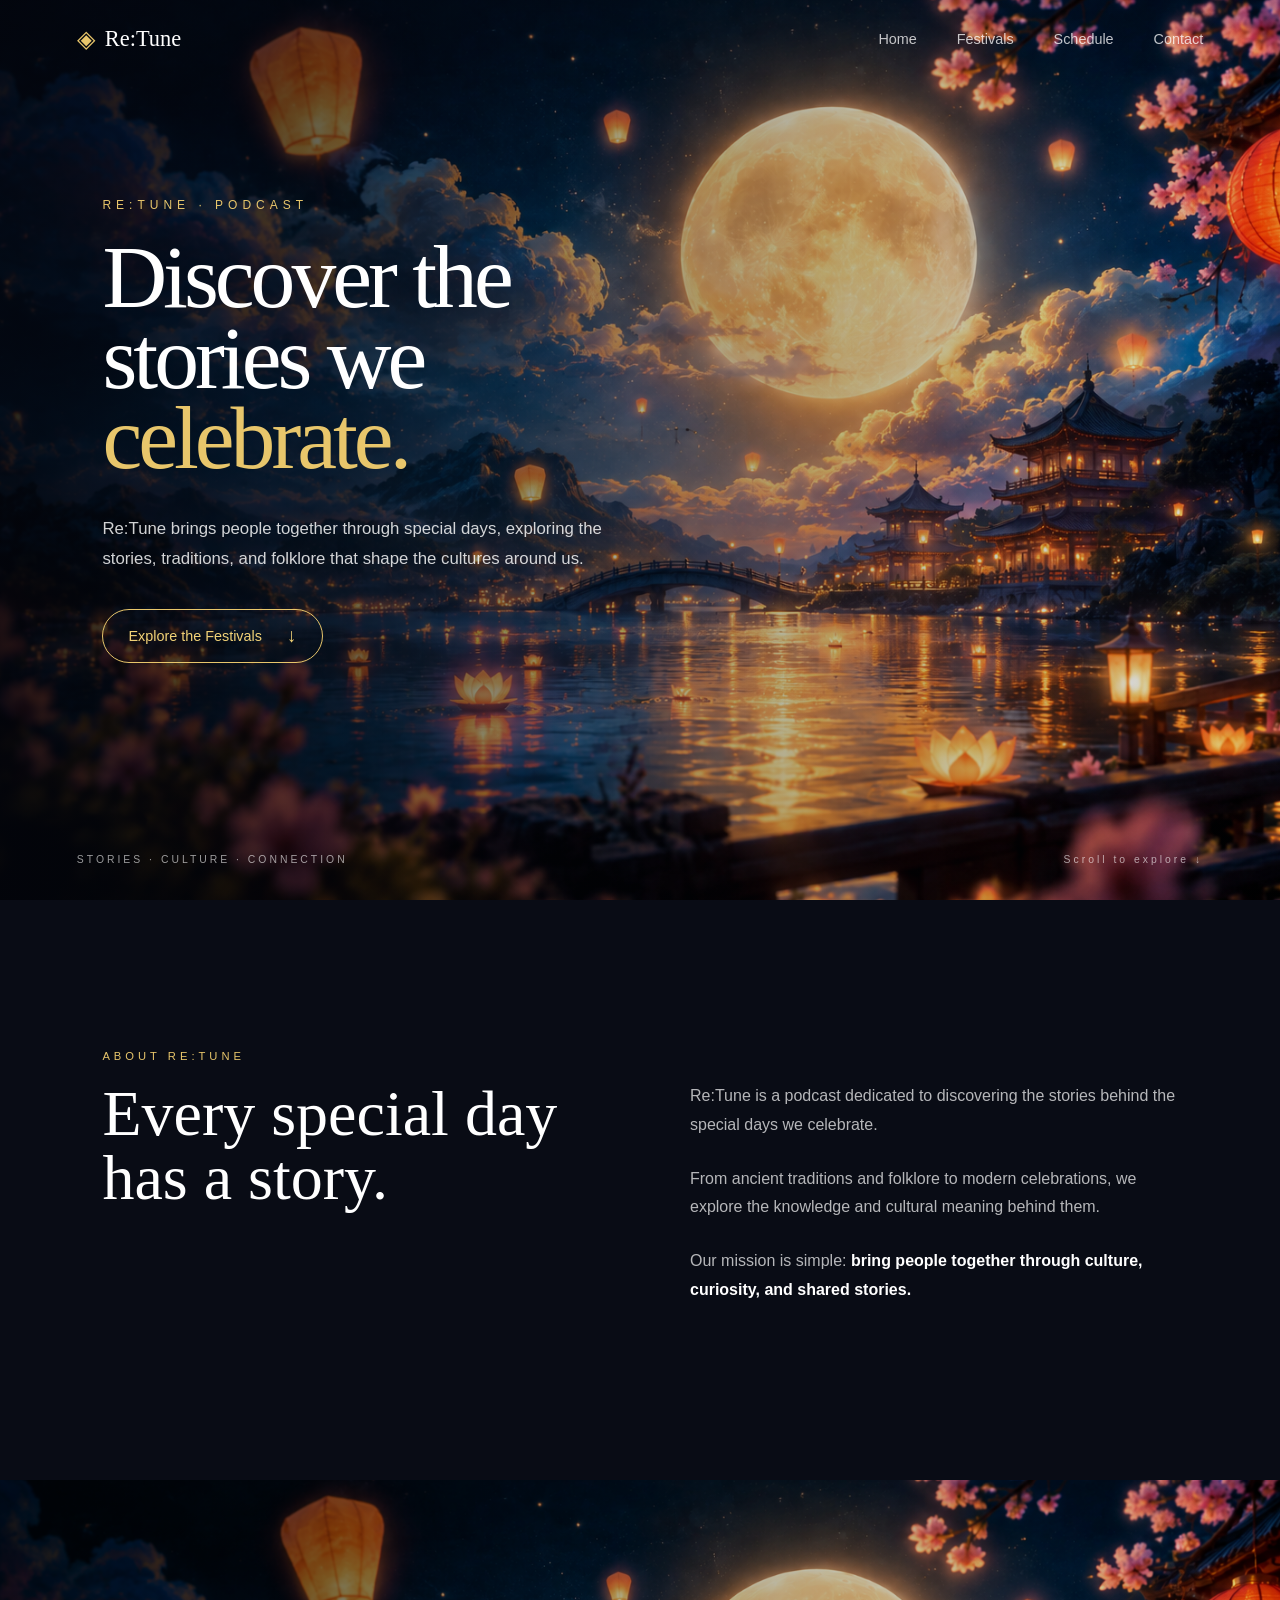
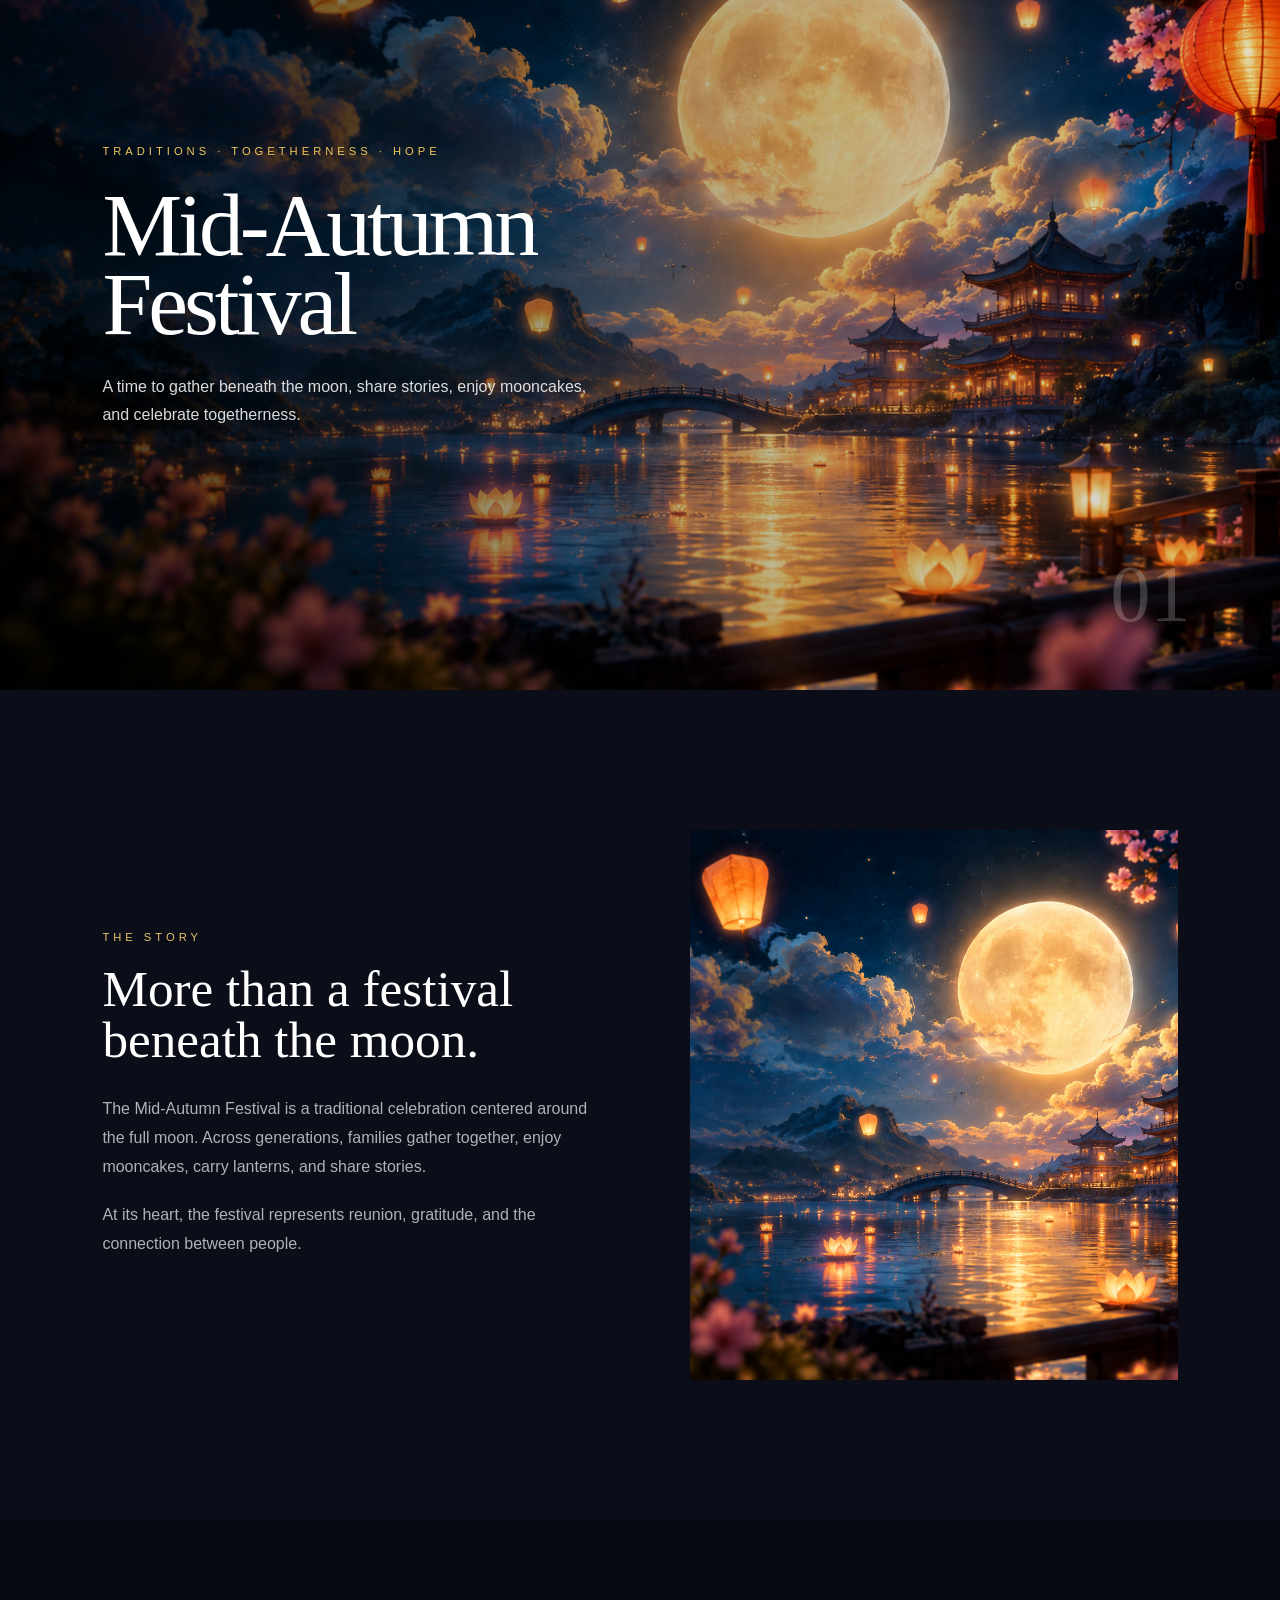
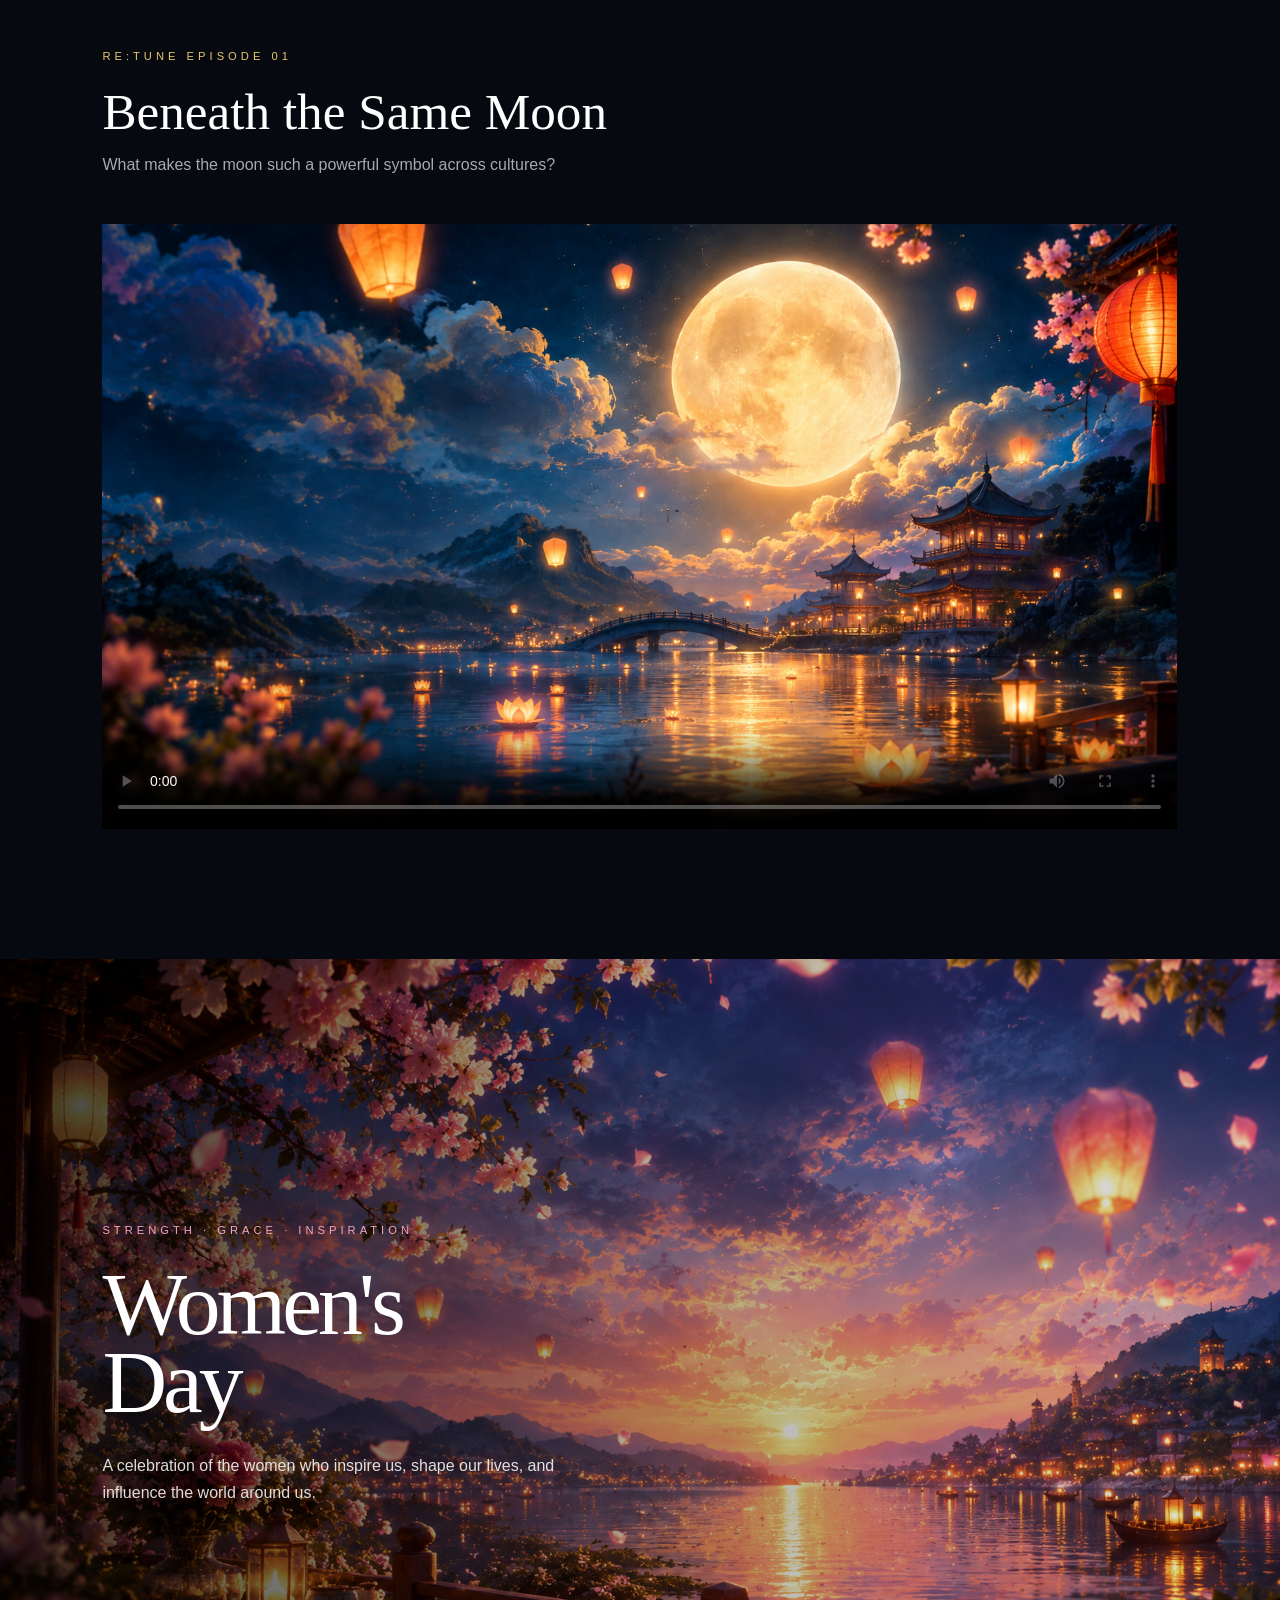
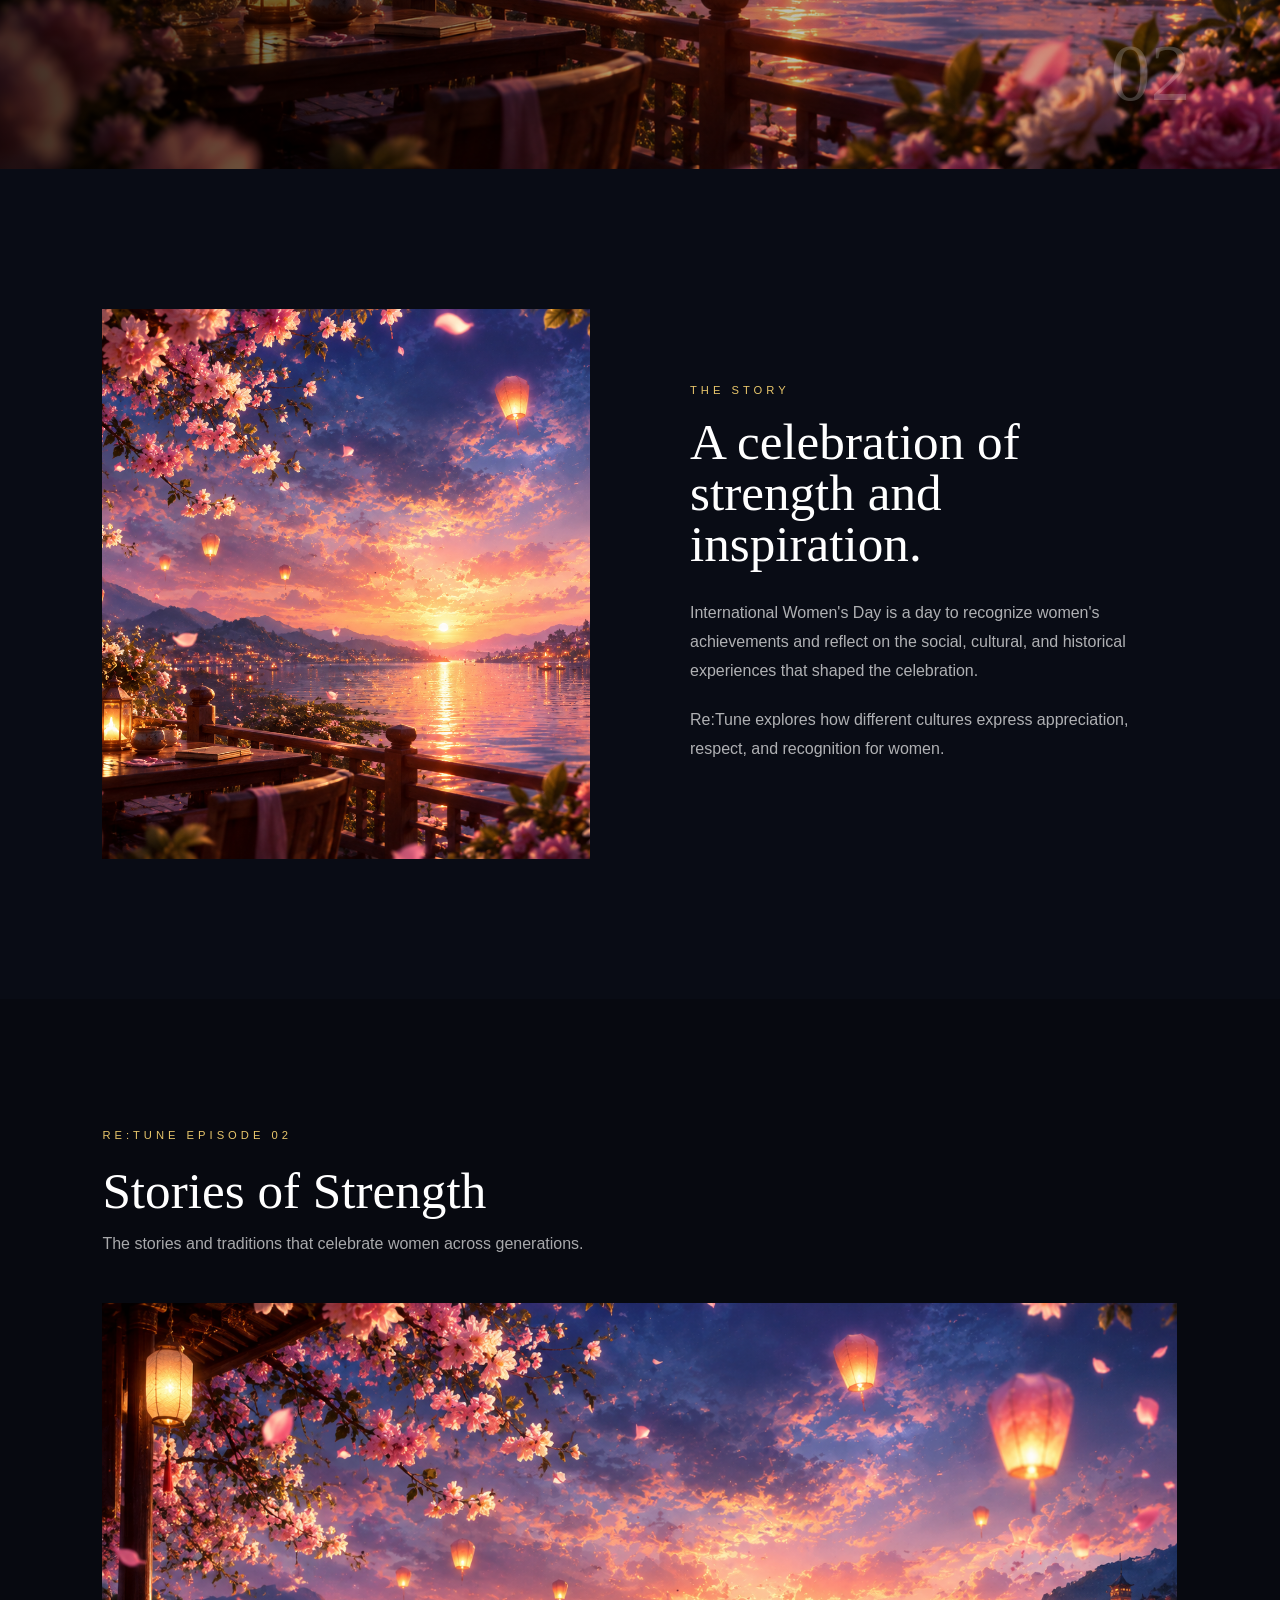
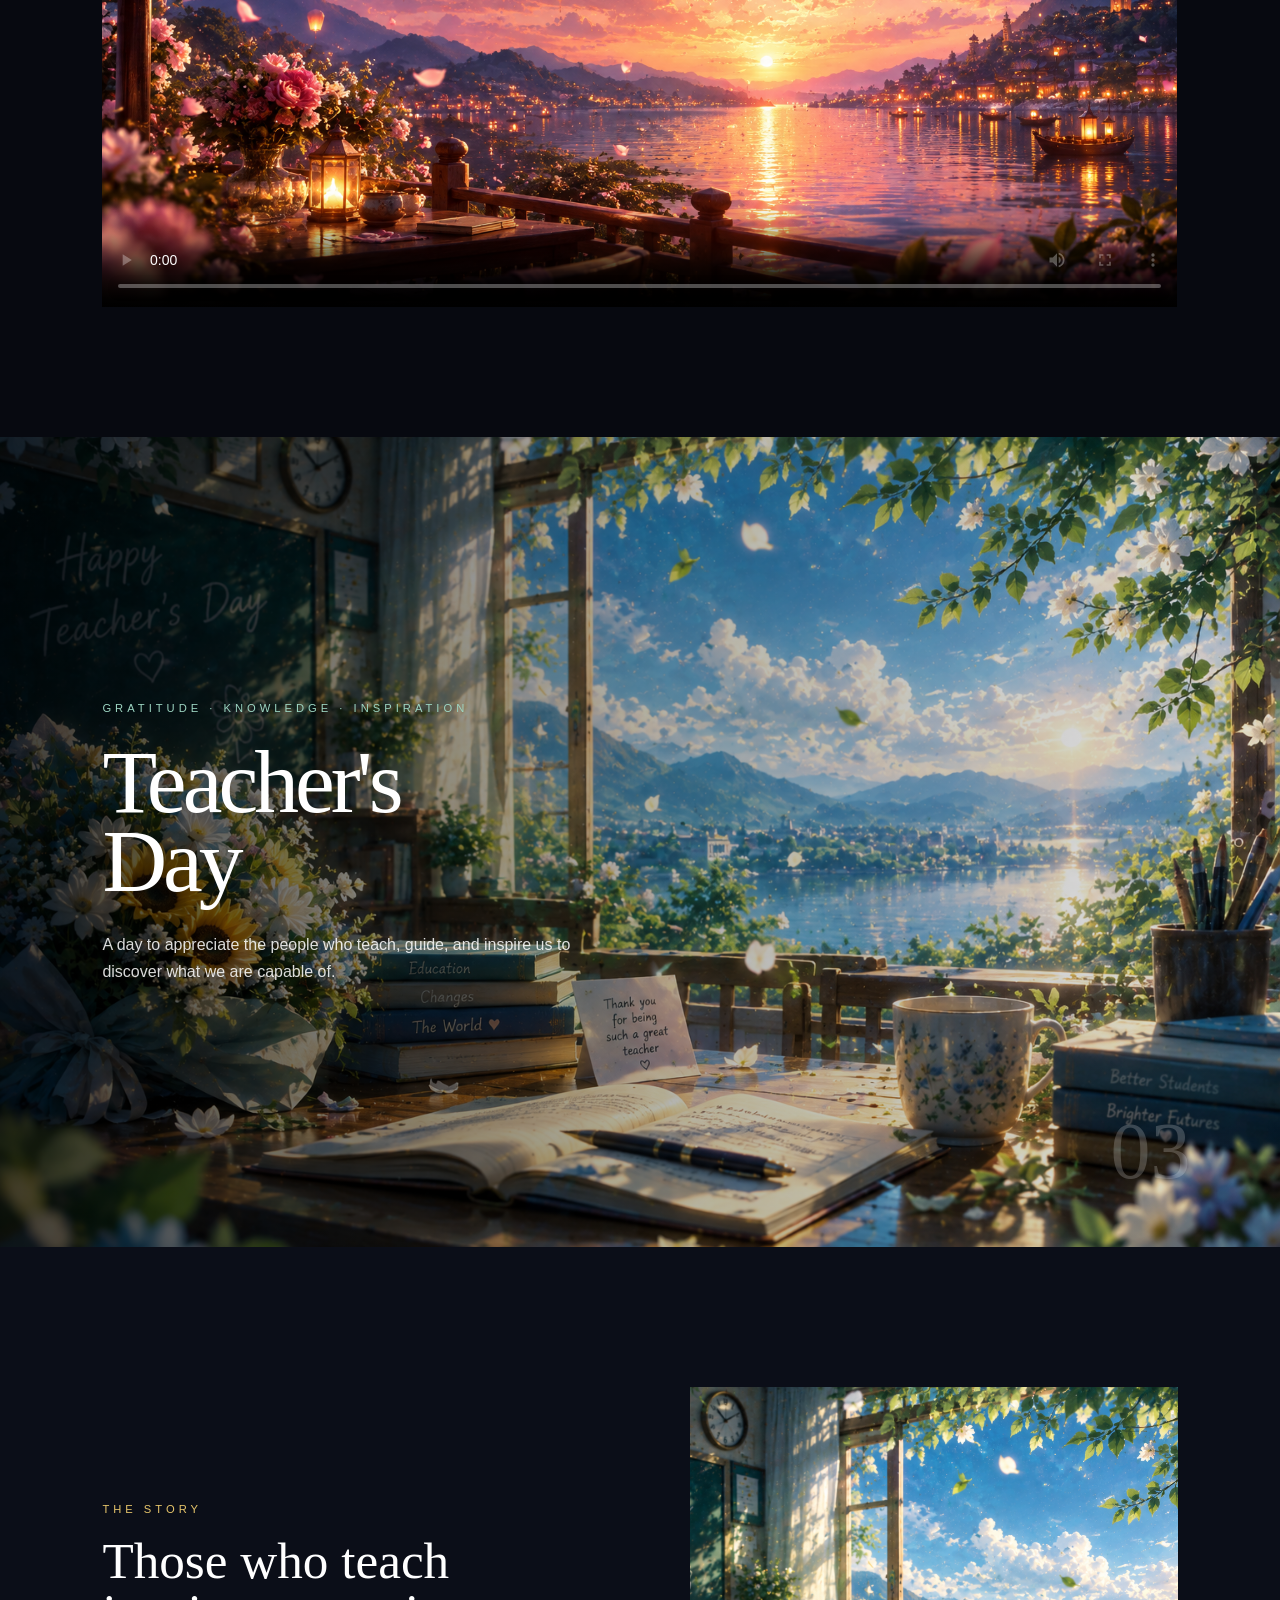
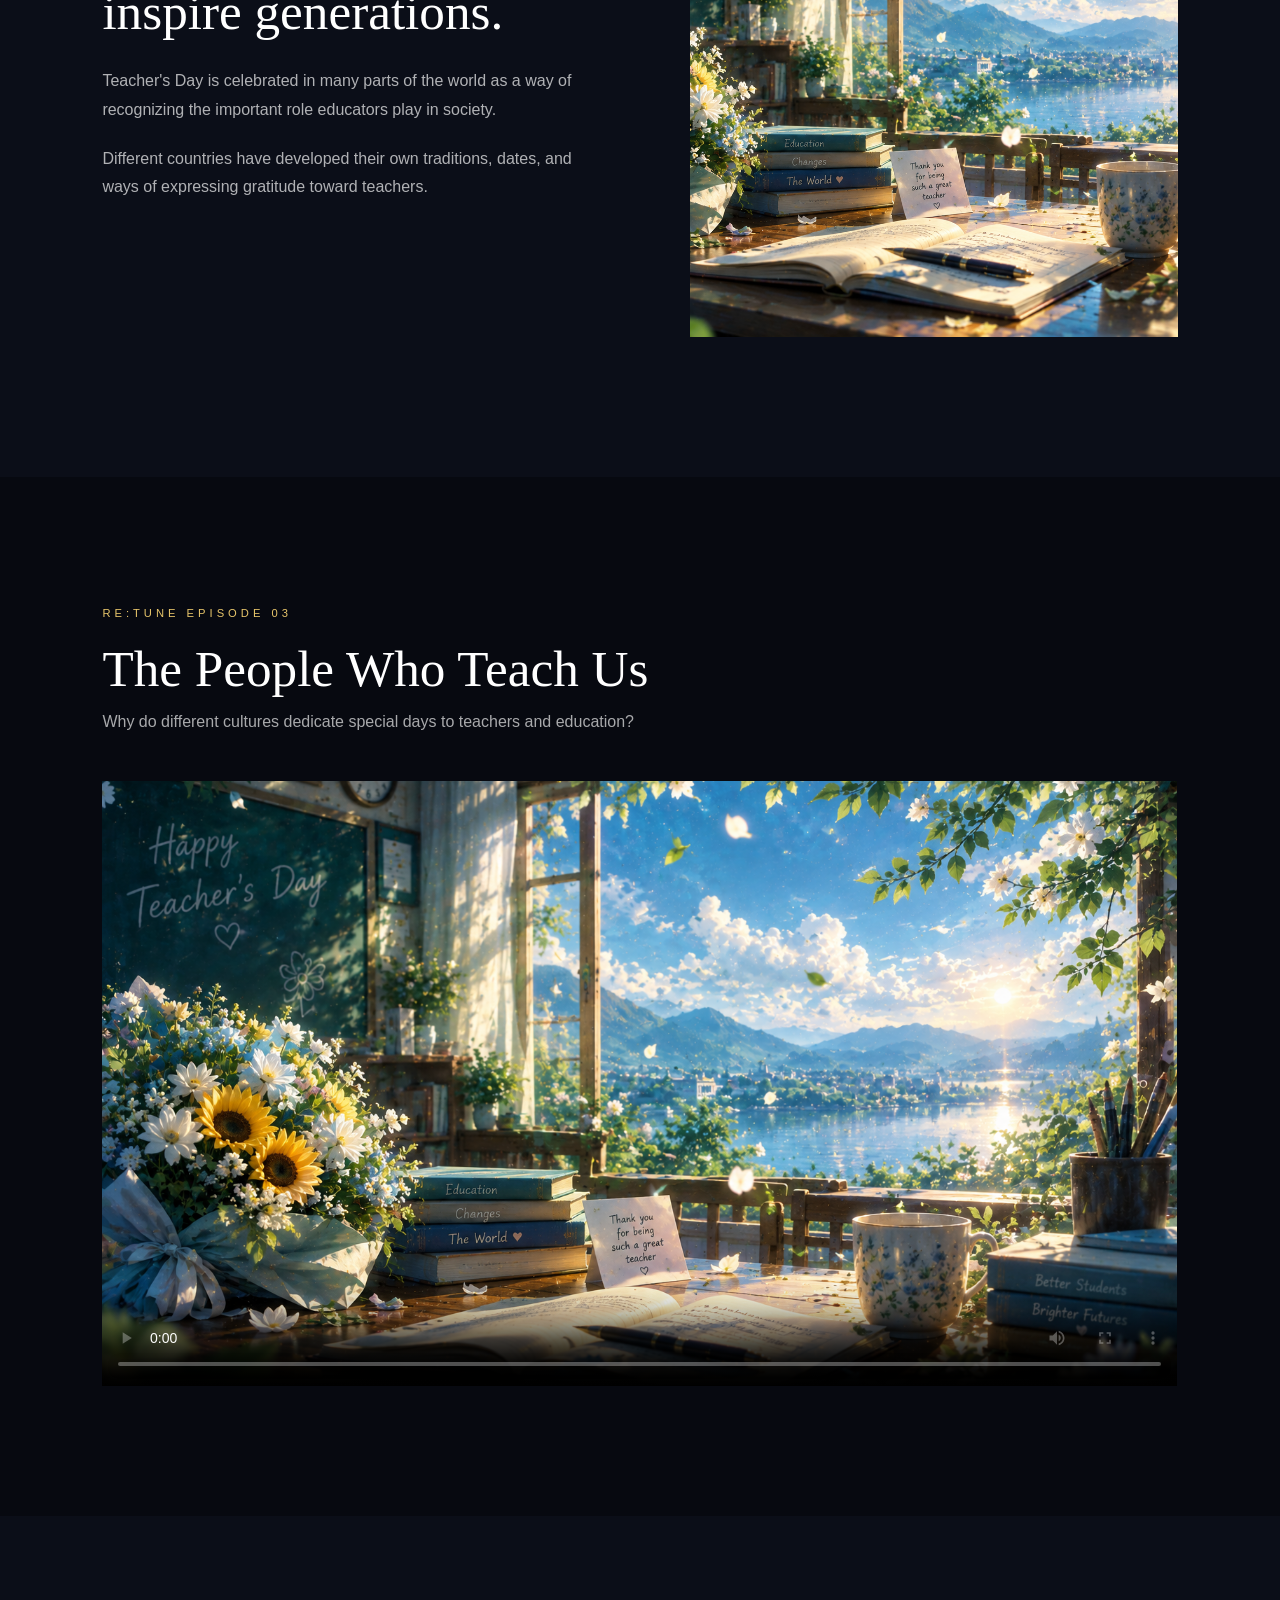
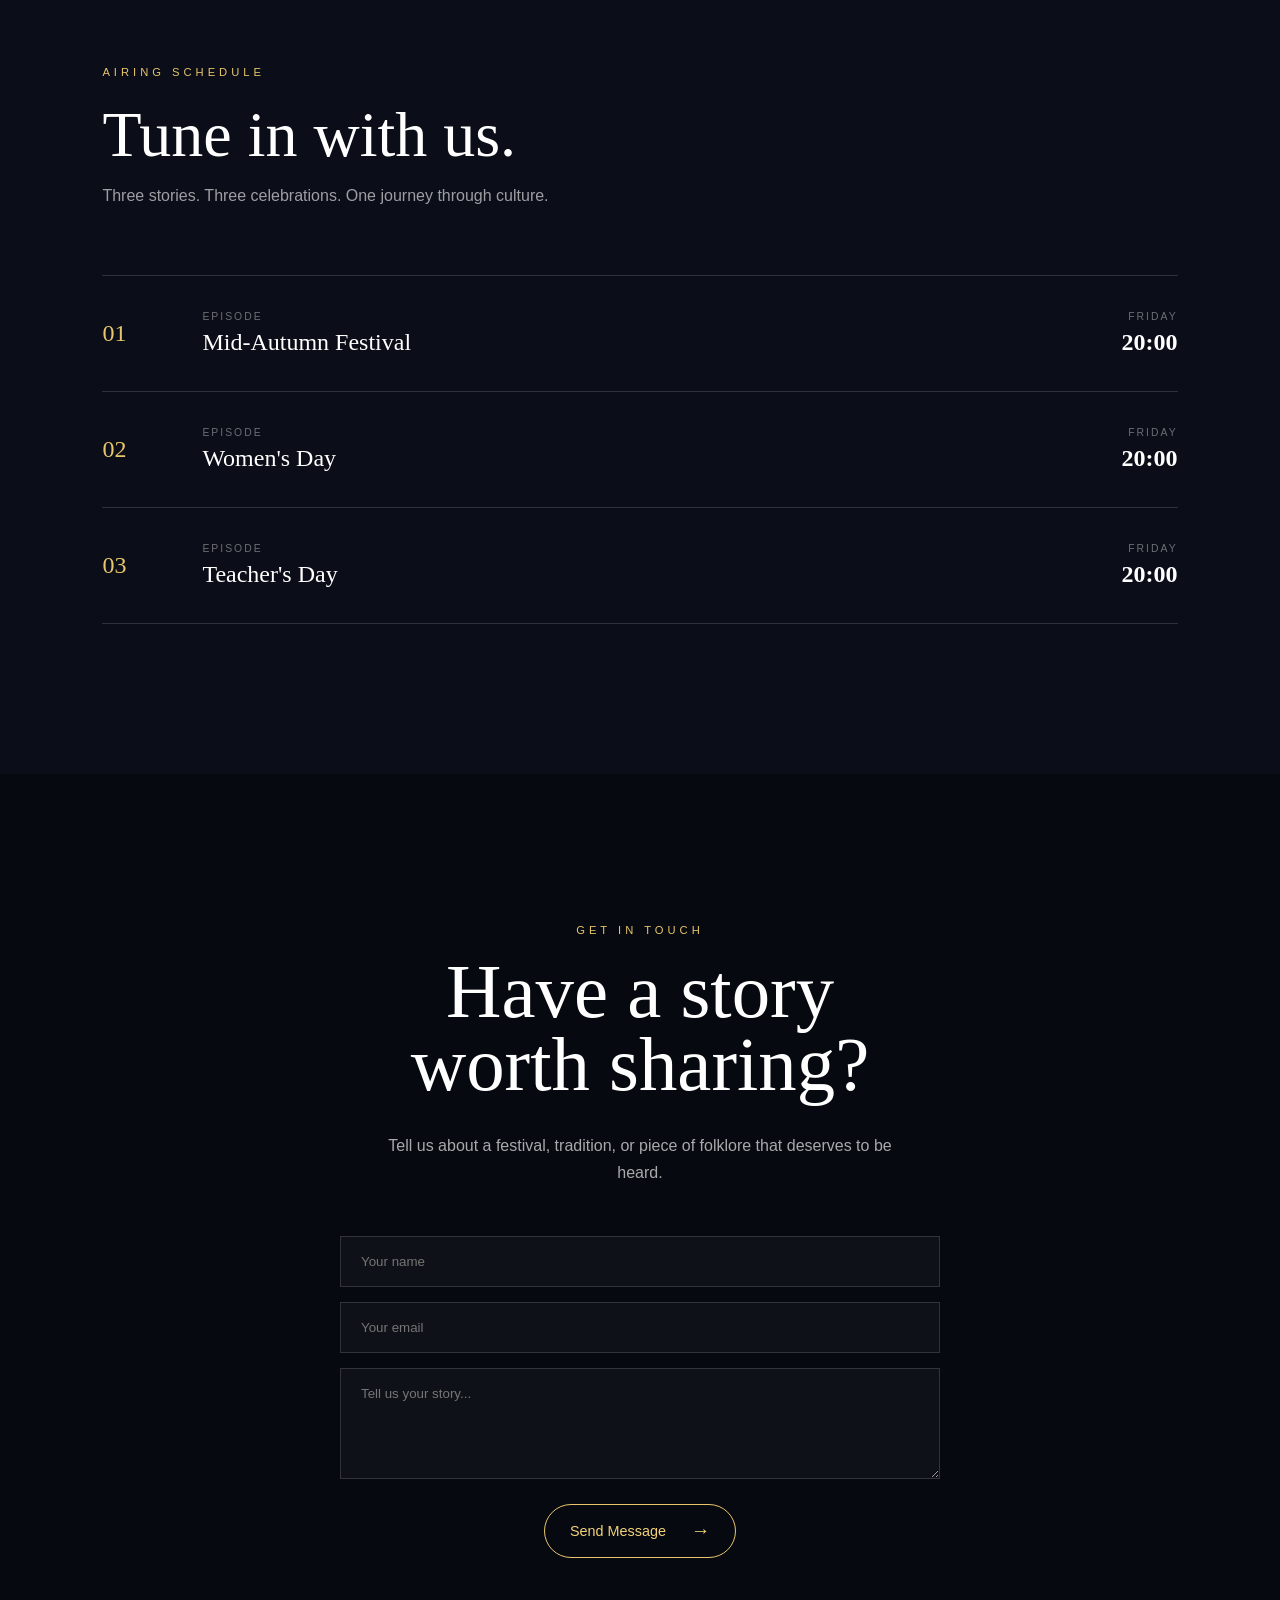
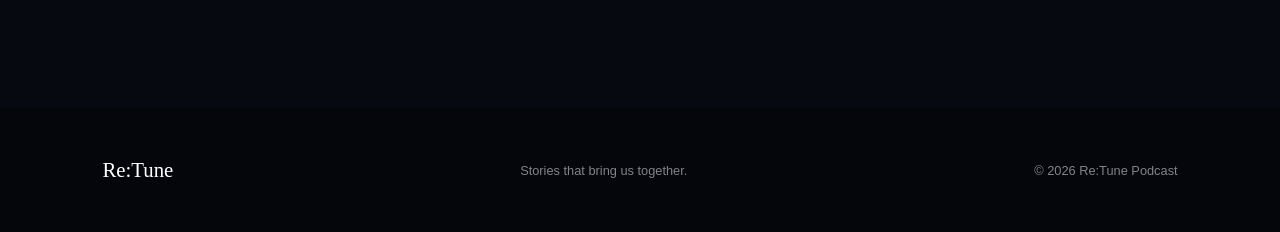
==== index.html @ f03c0e7e "Baseline website" ====
<!DOCTYPE html>
<html lang="en">

<head>
    <meta charset="UTF-8">
    <meta name="viewport" content="width=device-width, initial-scale=1.0">

    <title>Re:Tune — Stories Behind Special Days</title>

    <link rel="stylesheet" href="style.css">
</head>

<body>

    <!-- =========================================
         NAVIGATION
         ========================================= -->

    <header class="navbar">

        <a href="#home" class="logo">
            <span class="logo-symbol">◈</span>
            Re:Tune
        </a>

        <nav>
            <a href="#home">Home</a>
            <a href="#festivals">Festivals</a>
            <a href="#schedule">Schedule</a>
            <a href="#contact">Contact</a>
        </nav>

        <button class="menu-button" id="menuButton">
            ☰
        </button>

    </header>


    <!-- =========================================
         HERO / PODCAST INTRODUCTION
         ========================================= -->

    <main>

        <section class="hero" id="home">

            <div class="hero-background"></div>
            <div class="hero-overlay"></div>

            <div class="hero-content">

                <p class="eyebrow">
                    RE:TUNE · PODCAST
                </p>

                <h1>
                    Discover the<br>
                    stories we<br>
                    <span>celebrate.</span>
                </h1>

                <p class="hero-description">
                    Re:Tune brings people together through special days,
                    exploring the stories, traditions, and folklore that
                    shape the cultures around us.
                </p>

                <a href="#festivals" class="primary-button">
                    Explore the Festivals
                    <span>↓</span>
                </a>

            </div>

            <div class="hero-bottom">

                <span>
                    STORIES · CULTURE · CONNECTION
                </span>

                <span>
                    Scroll to explore ↓
                </span>

            </div>

        </section>


        <!-- =========================================
             PODCAST MISSION
             ========================================= -->

        <section class="mission-section">

            <div class="section-label">
                ABOUT RE:TUNE
            </div>

            <div class="mission-content">

                <h2>
                    Every special day<br>
                    has a story.
                </h2>

                <div class="mission-text">

                    <p>
                        Re:Tune is a podcast dedicated to discovering
                        the stories behind the special days we celebrate.
                    </p>

                    <p>
                        From ancient traditions and folklore to modern
                        celebrations, we explore the knowledge and
                        cultural meaning behind them.
                    </p>

                    <p>
                        Our mission is simple:
                        <strong>bring people together through culture,
                        curiosity, and shared stories.</strong>
                    </p>

                </div>

            </div>

        </section>


        <!-- =========================================
             FESTIVALS
             ========================================= -->

        <section id="festivals" class="festivals-section">


            <!-- =====================================
                 MID-AUTUMN
                 ===================================== -->

            <article class="festival">

                <div class="festival-hero mid-autumn">

                    <div class="festival-background"></div>
                    <div class="festival-overlay"></div>

                    <div class="festival-content">

                        <p class="eyebrow">
                            TRADITIONS · TOGETHERNESS · HOPE
                        </p>

                        <h2>
                            Mid-Autumn<br>
                            Festival
                        </h2>

                        <p>
                            A time to gather beneath the moon,
                            share stories, enjoy mooncakes,
                            and celebrate togetherness.
                        </p>

                    </div>

                    <div class="festival-number">
                        01
                    </div>

                </div>


                <!-- Information -->

                <div class="festival-info">

                    <div class="info-text">

                        <span class="section-label">
                            THE STORY
                        </span>

                        <h3>
                            More than a festival
                            beneath the moon.
                        </h3>

                        <p>
                            The Mid-Autumn Festival is a traditional
                            celebration centered around the full moon.
                            Across generations, families gather together,
                            enjoy mooncakes, carry lanterns, and share
                            stories.
                        </p>

                        <p>
                            At its heart, the festival represents
                            reunion, gratitude, and the connection
                            between people.
                        </p>

                    </div>

                    <div class="info-image">

                        <img
                            src="assets/mid-autumn.png"
                            alt="Mid-Autumn Festival"
                        >

                    </div>

                </div>


                <!-- Podcast -->

                <div class="podcast-section">

                    <div class="podcast-heading">

                        <span class="section-label">
                            RE:TUNE EPISODE 01
                        </span>

                        <h3>
                            Beneath the Same Moon
                        </h3>

                        <p>
                            What makes the moon such a powerful symbol
                            across cultures?
                        </p>

                    </div>

                    <div class="video-container">

                        <video controls poster="assets/mid-autumn.png">

                            <source
                                src="assets/podcast-mid-autumn.mp4"
                                type="video/mp4"
                            >

                            Your browser does not support video playback.

                        </video>

                    </div>

                </div>

            </article>


            <!-- =====================================
                 WOMEN'S DAY
                 ===================================== -->

            <article class="festival">

                <div class="festival-hero womens-day">

                    <div class="festival-background"></div>
                    <div class="festival-overlay"></div>

                    <div class="festival-content">

                        <p class="eyebrow">
                            STRENGTH · GRACE · INSPIRATION
                        </p>

                        <h2>
                            Women's<br>
                            Day
                        </h2>

                        <p>
                            A celebration of the women who inspire us,
                            shape our lives, and influence the world
                            around us.
                        </p>

                    </div>

                    <div class="festival-number">
                        02
                    </div>

                </div>


                <!-- Information -->

                <div class="festival-info reverse">

                    <div class="info-image">

                        <img
                            src="assets/womens-day.png"
                            alt="Women's Day"
                        >

                    </div>

                    <div class="info-text">

                        <span class="section-label">
                            THE STORY
                        </span>

                        <h3>
                            A celebration of
                            strength and inspiration.
                        </h3>

                        <p>
                            International Women's Day is a day to
                            recognize women's achievements and reflect
                            on the social, cultural, and historical
                            experiences that shaped the celebration.
                        </p>

                        <p>
                            Re:Tune explores how different cultures
                            express appreciation, respect, and
                            recognition for women.
                        </p>

                    </div>

                </div>


                <!-- Podcast -->

                <div class="podcast-section">

                    <div class="podcast-heading">

                        <span class="section-label">
                            RE:TUNE EPISODE 02
                        </span>

                        <h3>
                            Stories of Strength
                        </h3>

                        <p>
                            The stories and traditions that celebrate
                            women across generations.
                        </p>

                    </div>

                    <div class="video-container">

                        <video controls poster="assets/womens-day.png">

                            <source
                                src="assets/podcast-womens-day.mp4"
                                type="video/mp4"
                            >

                            Your browser does not support video playback.

                        </video>

                    </div>

                </div>

            </article>


            <!-- =====================================
                 TEACHER'S DAY
                 ===================================== -->

            <article class="festival">

                <div class="festival-hero teachers-day">

                    <div class="festival-background"></div>
                    <div class="festival-overlay"></div>

                    <div class="festival-content">

                        <p class="eyebrow">
                            GRATITUDE · KNOWLEDGE · INSPIRATION
                        </p>

                        <h2>
                            Teacher's<br>
                            Day
                        </h2>

                        <p>
                            A day to appreciate the people who teach,
                            guide, and inspire us to discover what
                            we are capable of.
                        </p>

                    </div>

                    <div class="festival-number">
                        03
                    </div>

                </div>


                <!-- Information -->

                <div class="festival-info">

                    <div class="info-text">

                        <span class="section-label">
                            THE STORY
                        </span>

                        <h3>
                            Those who teach
                            inspire generations.
                        </h3>

                        <p>
                            Teacher's Day is celebrated in many parts
                            of the world as a way of recognizing the
                            important role educators play in society.
                        </p>

                        <p>
                            Different countries have developed their
                            own traditions, dates, and ways of expressing
                            gratitude toward teachers.
                        </p>

                    </div>

                    <div class="info-image">

                        <img
                            src="assets/teachers-day.png"
                            alt="Teacher's Day"
                        >

                    </div>

                </div>


                <!-- Podcast -->

                <div class="podcast-section">

                    <div class="podcast-heading">

                        <span class="section-label">
                            RE:TUNE EPISODE 03
                        </span>

                        <h3>
                            The People Who Teach Us
                        </h3>

                        <p>
                            Why do different cultures dedicate special
                            days to teachers and education?
                        </p>

                    </div>

                    <div class="video-container">

                        <video controls poster="assets/teachers-day.png">

                            <source
                                src="assets/podcast-teachers-day.mp4"
                                type="video/mp4"
                            >

                            Your browser does not support video playback.

                        </video>

                    </div>

                </div>

            </article>

        </section>


        <!-- =========================================
             AIRING SCHEDULE
             ========================================= -->

        <section class="schedule-section" id="schedule">

            <div class="section-label">
                AIRING SCHEDULE
            </div>

            <h2>
                Tune in with us.
            </h2>

            <p class="schedule-intro">
                Three stories. Three celebrations.
                One journey through culture.
            </p>


            <div class="schedule-list">

                <div class="schedule-item">

                    <span class="schedule-number">
                        01
                    </span>

                    <div>
                        <small>EPISODE</small>
                        <h3>Mid-Autumn Festival</h3>
                    </div>

                    <div class="schedule-date">
                        <small>FRIDAY</small>
                        <strong>20:00</strong>
                    </div>

                </div>


                <div class="schedule-item">

                    <span class="schedule-number">
                        02
                    </span>

                    <div>
                        <small>EPISODE</small>
                        <h3>Women's Day</h3>
                    </div>

                    <div class="schedule-date">
                        <small>FRIDAY</small>
                        <strong>20:00</strong>
                    </div>

                </div>


                <div class="schedule-item">

                    <span class="schedule-number">
                        03
                    </span>

                    <div>
                        <small>EPISODE</small>
                        <h3>Teacher's Day</h3>
                    </div>

                    <div class="schedule-date">
                        <small>FRIDAY</small>
                        <strong>20:00</strong>
                    </div>

                </div>

            </div>

        </section>


        <!-- =========================================
             CONTACT
             ========================================= -->

        <section class="contact-section" id="contact">

            <div class="contact-content">

                <span class="section-label">
                    GET IN TOUCH
                </span>

                <h2>
                    Have a story<br>
                    worth sharing?
                </h2>

                <p>
                    Tell us about a festival, tradition, or piece
                    of folklore that deserves to be heard.
                </p>

                <form class="contact-form">

                    <input
                        type="text"
                        placeholder="Your name"
                    >

                    <input
                        type="email"
                        placeholder="Your email"
                    >

                    <textarea
                        placeholder="Tell us your story..."
                        rows="5"
                    ></textarea>

                    <button type="submit" class="primary-button">
                        Send Message
                        <span>→</span>
                    </button>

                </form>

            </div>

        </section>

    </main>


    <!-- =========================================
         FOOTER
         ========================================= -->

    <footer>

        <div class="footer-logo">
            Re:Tune
        </div>

        <p>
            Stories that bring us together.
        </p>

        <span>
            © 2026 Re:Tune Podcast
        </span>

    </footer>


    <script src="script.js"></script>

</body>

</html>
---- style.css ----
* {
    margin: 0;
    padding: 0;
    box-sizing: border-box;
}

html {
    scroll-behavior: smooth;
}

body {
    background: #080a12;
    color: white;
    font-family: Arial, Helvetica, sans-serif;
}

a {
    color: inherit;
}


/* =========================================
   NAVIGATION
   ========================================= */

.navbar {
    position: fixed;

    top: 0;
    left: 0;

    width: 100%;

    padding: 25px 6%;

    display: flex;
    align-items: center;
    justify-content: space-between;

    z-index: 100;

    transition: 0.4s;
}

.navbar.scrolled {
    background: rgba(5, 7, 14, 0.85);

    backdrop-filter: blur(15px);

    padding-top: 18px;
    padding-bottom: 18px;
}

.logo {
    display: flex;
    align-items: center;

    gap: 10px;

    font-family: Georgia, serif;

    font-size: 1.4rem;

    text-decoration: none;
}

.logo-symbol {
    color: #e8c66b;

    font-size: 1.5rem;
}

nav {
    display: flex;

    gap: 40px;
}

nav a {
    position: relative;

    color: rgba(255,255,255,0.75);

    text-decoration: none;

    font-size: 0.9rem;

    transition: 0.3s;
}

nav a:hover {
    color: white;
}

nav a::after {
    content: "";

    position: absolute;

    left: 0;
    bottom: -8px;

    width: 0;
    height: 1px;

    background: currentColor;

    transition: 0.3s;
}

nav a:hover::after {
    width: 100%;
}

.menu-button {
    display: none;

    background: none;

    border: none;

    color: white;

    font-size: 1.5rem;
}


/* =========================================
   GENERAL
   ========================================= */

.section-label {
    display: block;

    margin-bottom: 20px;

    color: #e8c66b;

    font-size: 0.7rem;

    letter-spacing: 4px;
}

h2,
h3 {
    font-family: Georgia, "Times New Roman", serif;

    font-weight: normal;
}


/* =========================================
   HERO
   ========================================= */

.hero {
    position: relative;

    min-height: 100vh;

    overflow: hidden;
}

.hero-background {
    position: absolute;

    inset: 0;

    background-image:
        url("assets/mid-autumn.png");

    background-size: cover;

    background-position: center;

    transform: scale(1.03);
}

.hero-overlay {
    position: absolute;

    inset: 0;

    background:
        linear-gradient(
            90deg,
            rgba(3, 5, 12, 0.85),
            rgba(3, 5, 12, 0.35),
            rgba(3, 5, 12, 0.1)
        );
}

.hero-content {
    position: relative;

    z-index: 2;

    width: min(650px, 80%);

    padding-top: 22vh;

    margin-left: 8%;
}

.hero .eyebrow {
    color: #e8c66b;

    letter-spacing: 5px;

    font-size: 0.75rem;

    margin-bottom: 25px;
}

.hero h1 {
    font-family: Georgia, serif;

    font-size: clamp(4rem, 7vw, 7rem);

    font-weight: normal;

    line-height: 0.9;

    letter-spacing: -4px;

    margin-bottom: 35px;
}

.hero h1 span {
    color: #e8c66b;
}

.hero-description {
    max-width: 550px;

    color: rgba(255,255,255,0.82);

    line-height: 1.8;

    font-size: 1.05rem;

    margin-bottom: 35px;
}


/* =========================================
   BUTTON
   ========================================= */

.primary-button {
    display: inline-flex;

    align-items: center;

    gap: 25px;

    padding: 15px 25px;

    border: 1px solid #e8c66b;

    border-radius: 50px;

    background: transparent;

    color: #f1d277;

    font-size: 0.9rem;

    text-decoration: none;

    cursor: pointer;

    transition: 0.3s;
}

.primary-button:hover {
    background: #e8c66b;

    color: #111;

    transform: translateY(-3px);

    box-shadow:
        0 10px 40px rgba(232,198,107,0.2);
}

.primary-button span {
    font-size: 1.2rem;
}

.hero-bottom {
    position: absolute;

    left: 6%;
    right: 6%;
    bottom: 35px;

    display: flex;
    justify-content: space-between;

    z-index: 2;

    color: rgba(255,255,255,0.6);

    font-size: 0.65rem;

    letter-spacing: 3px;
}


/* =========================================
   MISSION
   ========================================= */

.mission-section {
    padding: 150px 8%;

    background: #090c15;
}

.mission-content {
    display: grid;

    grid-template-columns: 1fr 1fr;

    gap: 100px;

    align-items: start;
}

.mission-content h2 {
    font-size: clamp(3rem, 5vw, 5rem);

    line-height: 1;
}

.mission-text {
    max-width: 550px;
}

.mission-text p {
    margin-bottom: 25px;

    color: rgba(255,255,255,0.7);

    line-height: 1.8;

    font-size: 1rem;
}

.mission-text strong {
    color: white;
}


/* =========================================
   FESTIVAL HERO
   ========================================= */

.festival {
    background: #090c15;
}

.festival-hero {
    position: relative;

    height: 90vh;

    overflow: hidden;
}

.festival-background {
    position: absolute;

    inset: 0;

    background-size: cover;

    background-position: center;

    transition: transform 1s ease;
}

.festival-hero:hover .festival-background {
    transform: scale(1.04);
}

.mid-autumn .festival-background {
    background-image:
        url("assets/mid-autumn.png");
}

.womens-day .festival-background {
    background-image:
        url("assets/womens-day.png");
}

.teachers-day .festival-background {
    background-image:
        url("assets/teachers-day.png");
}

.festival-overlay {
    position: absolute;

    inset: 0;

    background:
        linear-gradient(
            90deg,
            rgba(0,0,0,0.75),
            rgba(0,0,0,0.3),
            rgba(0,0,0,0.1)
        );
}

.festival-content {
    position: absolute;

    left: 8%;

    top: 50%;

    transform: translateY(-50%);

    width: min(650px, 70%);

    z-index: 2;
}

.festival-content .eyebrow {
    margin-bottom: 25px;

    letter-spacing: 4px;

    font-size: 0.7rem;
}

.festival-content h2 {
    font-size: clamp(4rem, 7vw, 7rem);

    line-height: 0.88;

    letter-spacing: -4px;

    margin-bottom: 30px;
}

.festival-content p {
    max-width: 500px;

    color: rgba(255,255,255,0.85);

    line-height: 1.7;
}

.festival-number {
    position: absolute;

    right: 7%;

    bottom: 50px;

    z-index: 2;

    font-family: Georgia, serif;

    font-size: 5rem;

    color: rgba(255,255,255,0.2);
}


/* Festival colors */

.mid-autumn .eyebrow {
    color: #f1c75b;
}

.womens-day .eyebrow {
    color: #f2a7c6;
}

.teachers-day .eyebrow {
    color: #9ed6c3;
}


/* =========================================
   FESTIVAL INFORMATION
   ========================================= */

.festival-info {
    padding: 140px 8%;

    display: grid;

    grid-template-columns: 1fr 1fr;

    gap: 100px;

    align-items: center;

    background: #0b0e18;
}

.festival-info.reverse {
    background: #090c15;
}

.info-text {
    max-width: 600px;
}

.info-text h3 {
    font-size: clamp(2.5rem, 4vw, 4rem);

    line-height: 1;

    margin-bottom: 30px;
}

.info-text p {
    color: rgba(255,255,255,0.68);

    line-height: 1.8;

    margin-bottom: 20px;
}

.info-image {
    height: 550px;

    overflow: hidden;
}

.info-image img {
    width: 100%;
    height: 100%;

    object-fit: cover;

    transition: transform 0.8s ease;
}

.info-image:hover img {
    transform: scale(1.04);
}


/* =========================================
   PODCAST VIDEO
   ========================================= */

.podcast-section {
    padding: 130px 8%;

    background: #070910;
}

.podcast-heading {
    margin-bottom: 50px;
}

.podcast-heading h3 {
    font-size: clamp(2.5rem, 4vw, 4rem);

    margin-bottom: 15px;
}

.podcast-heading p {
    color: rgba(255,255,255,0.65);
}

.video-container {
    width: 100%;

    max-width: 1100px;

    margin: auto;

    aspect-ratio: 16 / 9;

    overflow: hidden;

    background: #000;
}

.video-container video {
    width: 100%;
    height: 100%;

    object-fit: cover;
}


/* =========================================
   SCHEDULE
   ========================================= */

.schedule-section {
    padding: 150px 8%;

    background: #0b0e18;
}

.schedule-section h2 {
    font-size: clamp(3rem, 5vw, 5rem);

    margin-bottom: 15px;
}

.schedule-intro {
    color: rgba(255,255,255,0.6);

    margin-bottom: 70px;
}

.schedule-list {
    border-top: 1px solid rgba(255,255,255,0.15);
}

.schedule-item {
    display: grid;

    grid-template-columns: 100px 1fr 150px;

    align-items: center;

    padding: 35px 0;

    border-bottom: 1px solid rgba(255,255,255,0.15);

    transition: 0.3s;
}

.schedule-item:hover {
    padding-left: 15px;
}

.schedule-number {
    font-family: Georgia, serif;

    font-size: 1.5rem;

    color: #e8c66b;
}

.schedule-item small {
    display: block;

    margin-bottom: 7px;

    color: rgba(255,255,255,0.4);

    font-size: 0.65rem;

    letter-spacing: 2px;
}

.schedule-item h3 {
    font-size: 1.5rem;
}

.schedule-date {
    text-align: right;
}

.schedule-date strong {
    font-family: Georgia, serif;

    font-size: 1.5rem;
}


/* =========================================
   CONTACT
   ========================================= */

.contact-section {
    padding: 150px 8%;

    background: #070910;
}

.contact-content {
    max-width: 900px;

    margin: auto;

    text-align: center;
}

.contact-content h2 {
    font-size: clamp(3rem, 6vw, 6rem);

    line-height: 0.95;

    margin-bottom: 30px;
}

.contact-content > p {
    max-width: 550px;

    margin: 0 auto 50px;

    color: rgba(255,255,255,0.65);

    line-height: 1.7;
}

.contact-form {
    display: flex;

    flex-direction: column;

    gap: 15px;

    max-width: 600px;

    margin: auto;
}

.contact-form input,
.contact-form textarea {
    width: 100%;

    padding: 17px 20px;

    border: 1px solid rgba(255,255,255,0.15);

    background: rgba(255,255,255,0.03);

    color: white;

    font-family: inherit;

    outline: none;
}

.contact-form textarea {
    resize: vertical;
}

.contact-form input:focus,
.contact-form textarea:focus {
    border-color: #e8c66b;
}

.contact-form button {
    align-self: center;

    margin-top: 10px;
}


/* =========================================
   FOOTER
   ========================================= */

footer {
    padding: 50px 8%;

    display: flex;
    align-items: center;
    justify-content: space-between;

    background: #05060b;

    color: rgba(255,255,255,0.5);

    font-size: 0.8rem;
}

.footer-logo {
    font-family: Georgia, serif;

    font-size: 1.3rem;

    color: white;
}


/* =========================================
   MOBILE
   ========================================= */

@media (max-width: 800px) {

    nav {
        display: none;
    }

    .menu-button {
        display: block;
    }

    .hero-content {
        width: 85%;

        margin-left: 7%;

        padding-top: 25vh;
    }

    .hero h1 {
        font-size: clamp(3.5rem, 15vw, 5rem);
    }

    .hero-bottom {
        display: none;
    }

    .mission-content,
    .festival-info {
        grid-template-columns: 1fr;

        gap: 50px;
    }

    .festival-hero {
        height: 75vh;
    }

    .festival-content {
        width: 85%;

        left: 7%;
    }

    .festival-content h2 {
        font-size: clamp(3.5rem, 15vw, 5rem);
    }

    .info-image {
        height: 400px;
    }

    .schedule-item {
        grid-template-columns: 50px 1fr;

        gap: 15px;
    }

    .schedule-date {
        grid-column: 2;

        text-align: left;
    }

    footer {
        flex-direction: column;

        gap: 20px;

        text-align: center;
    }
}
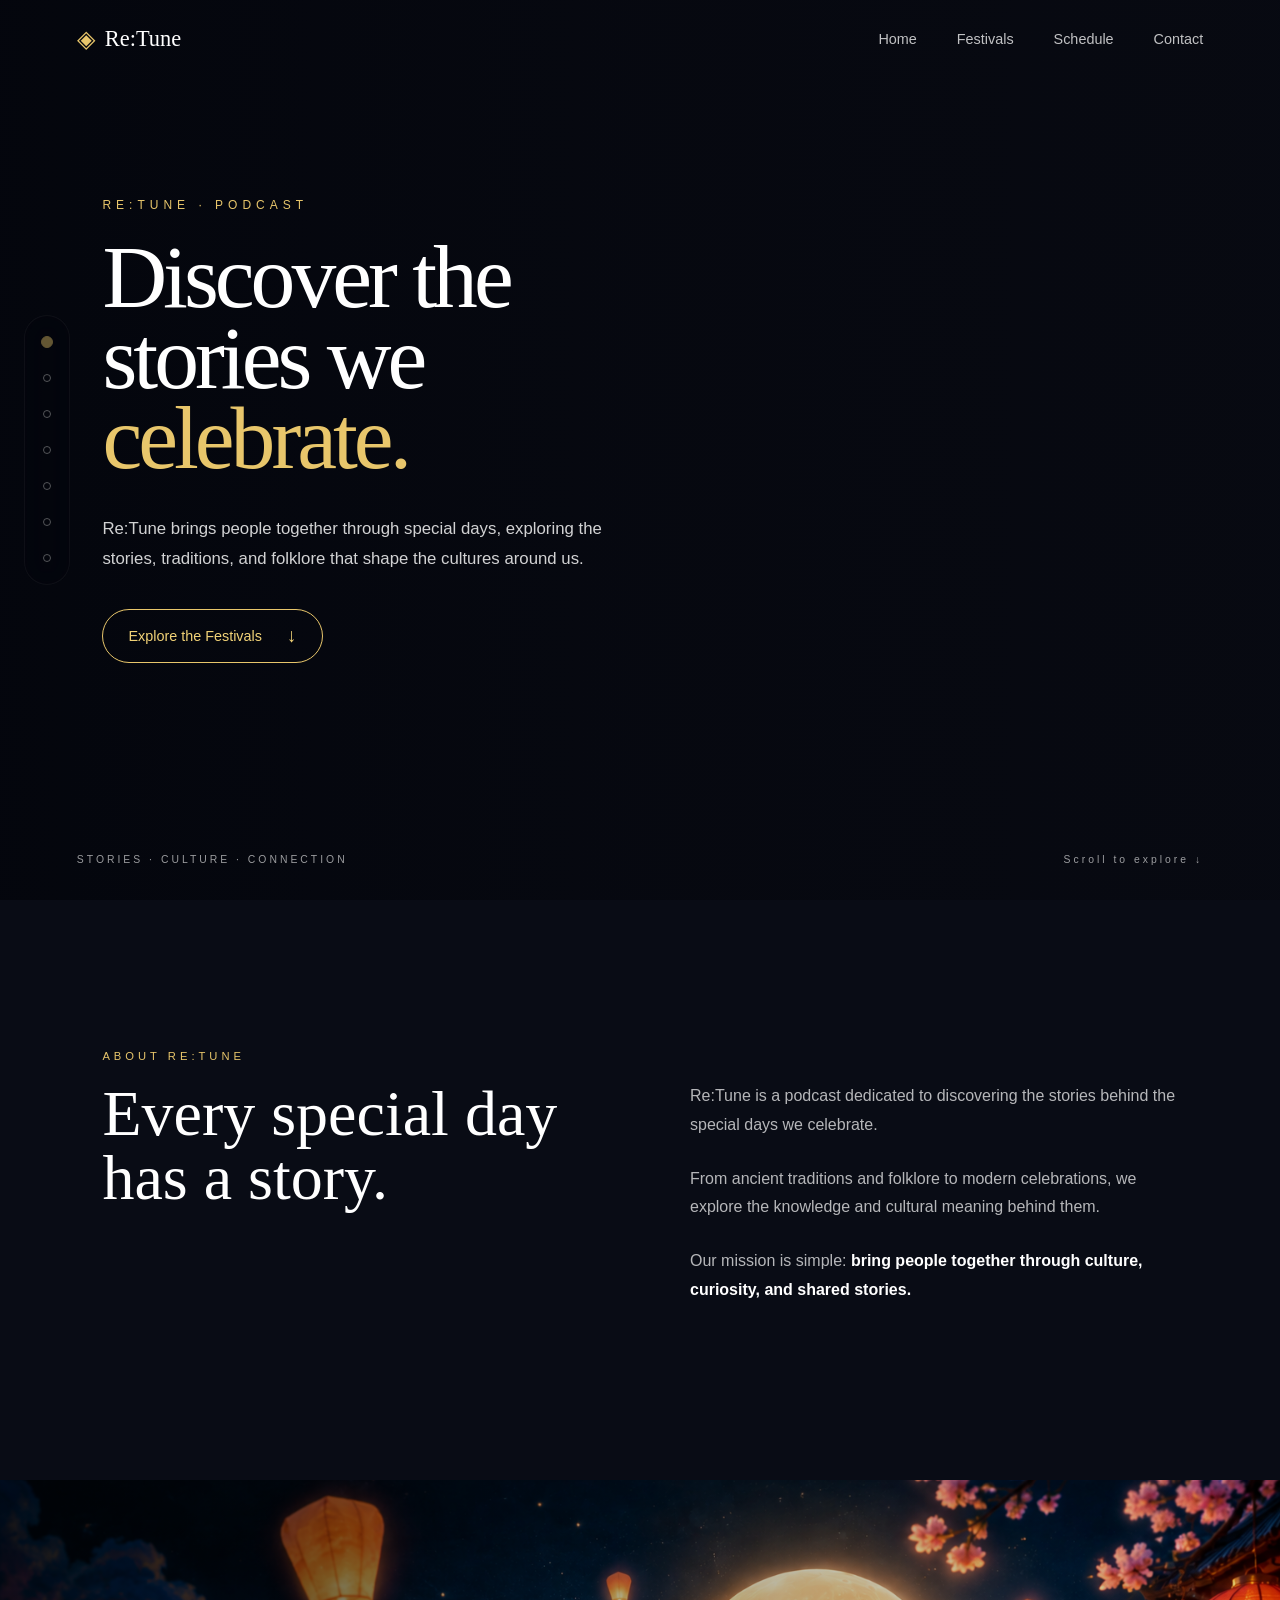
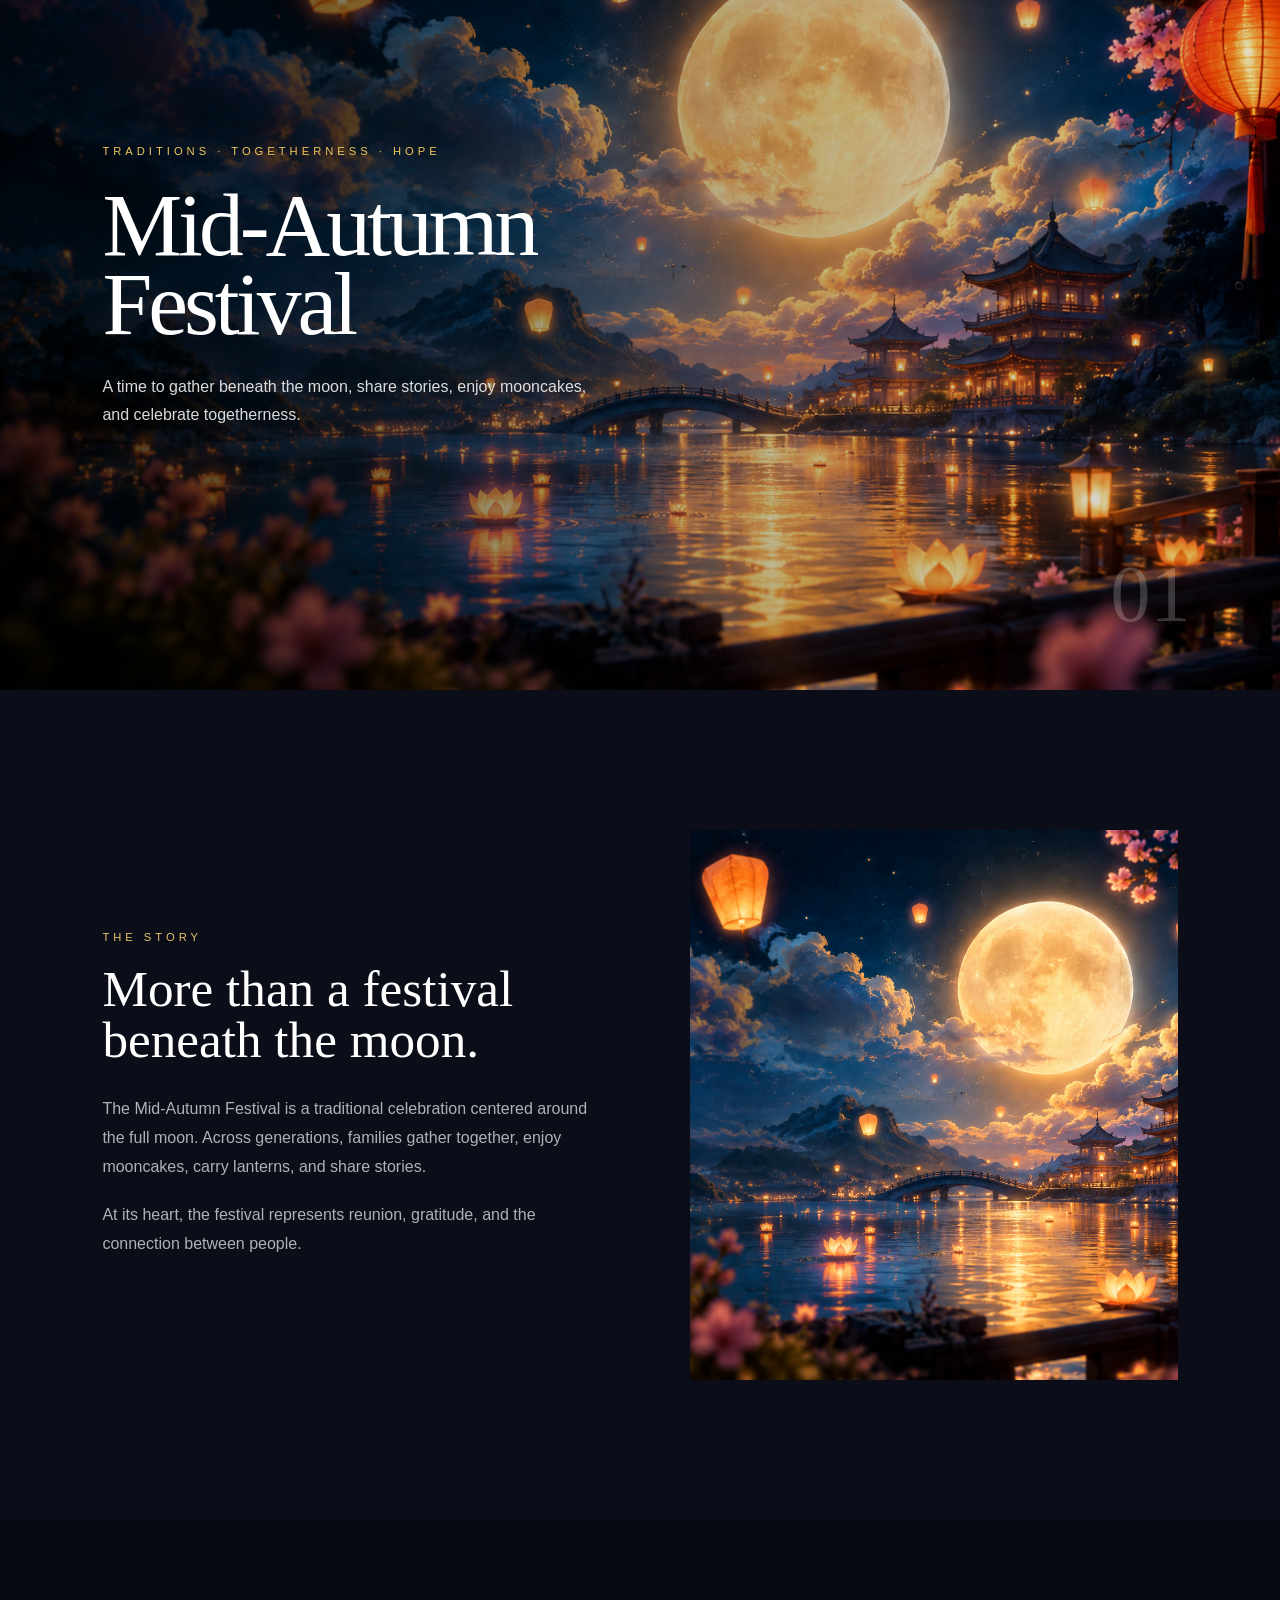
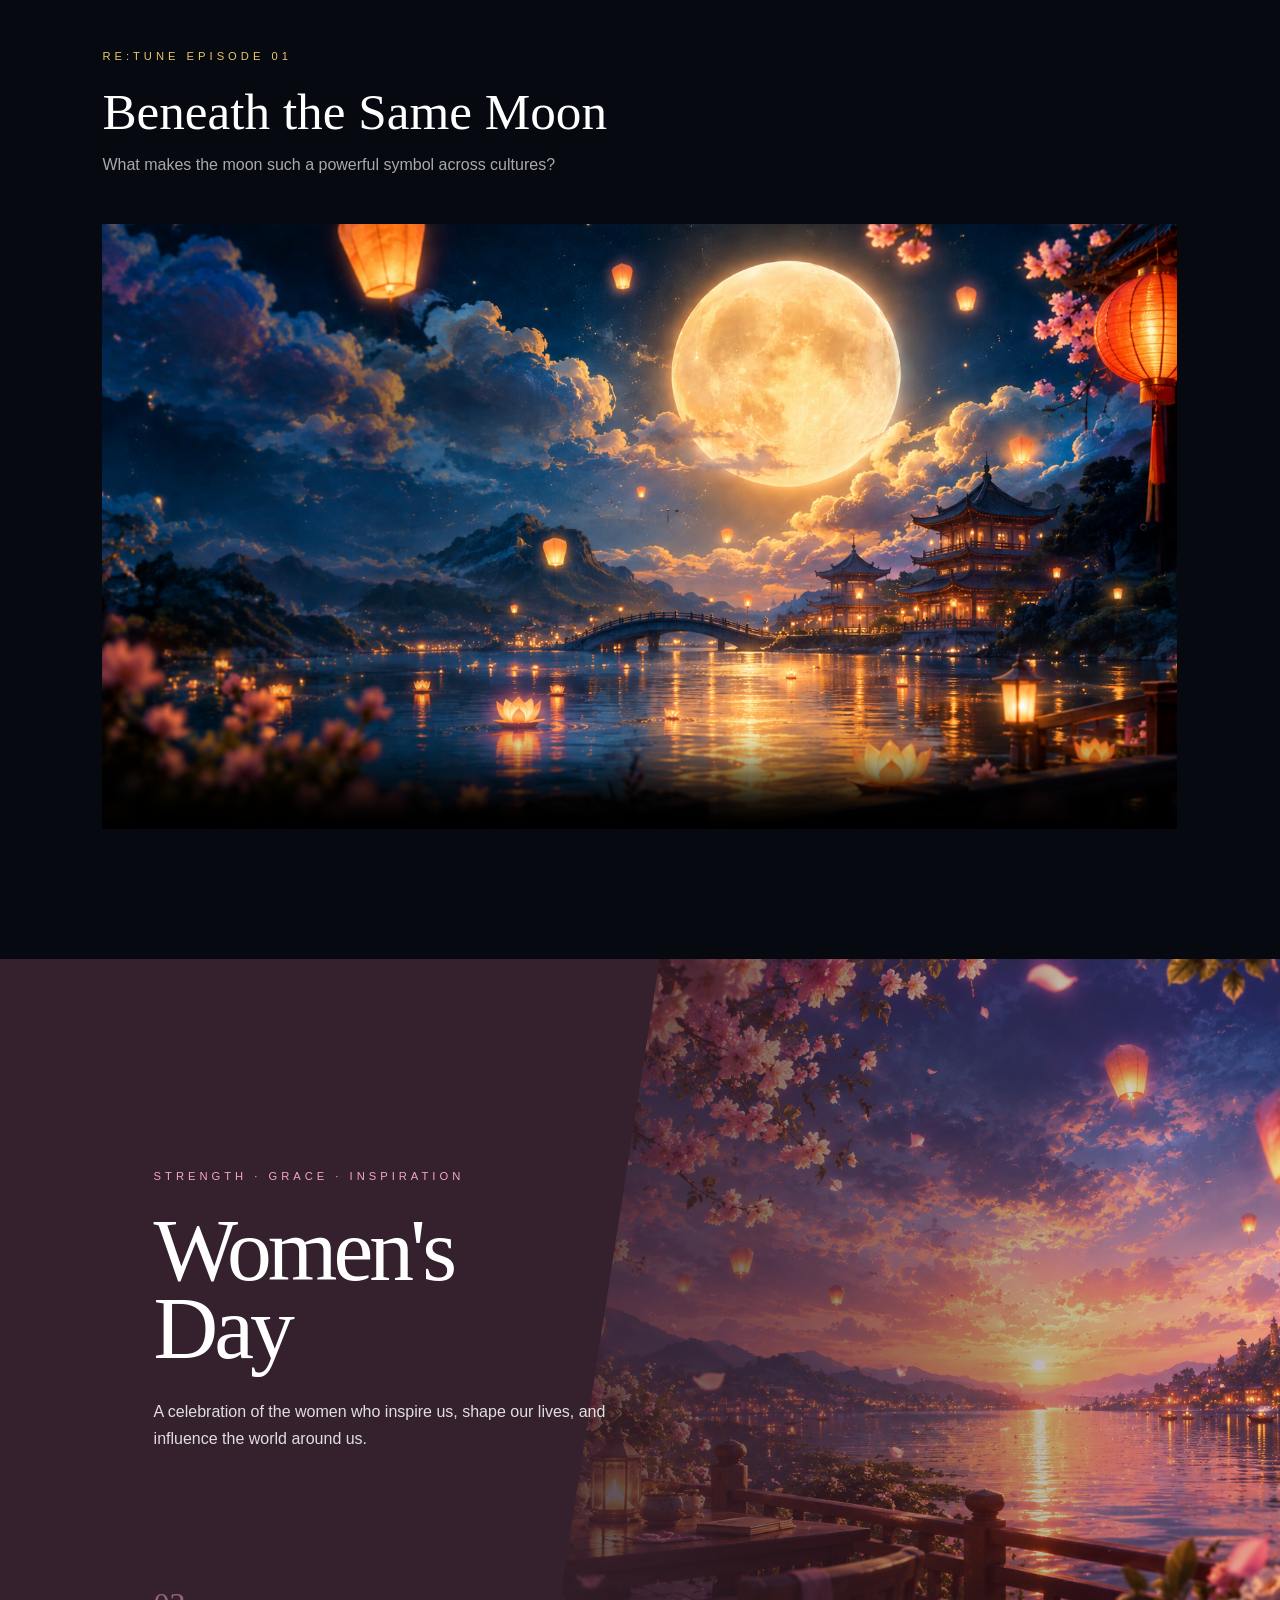
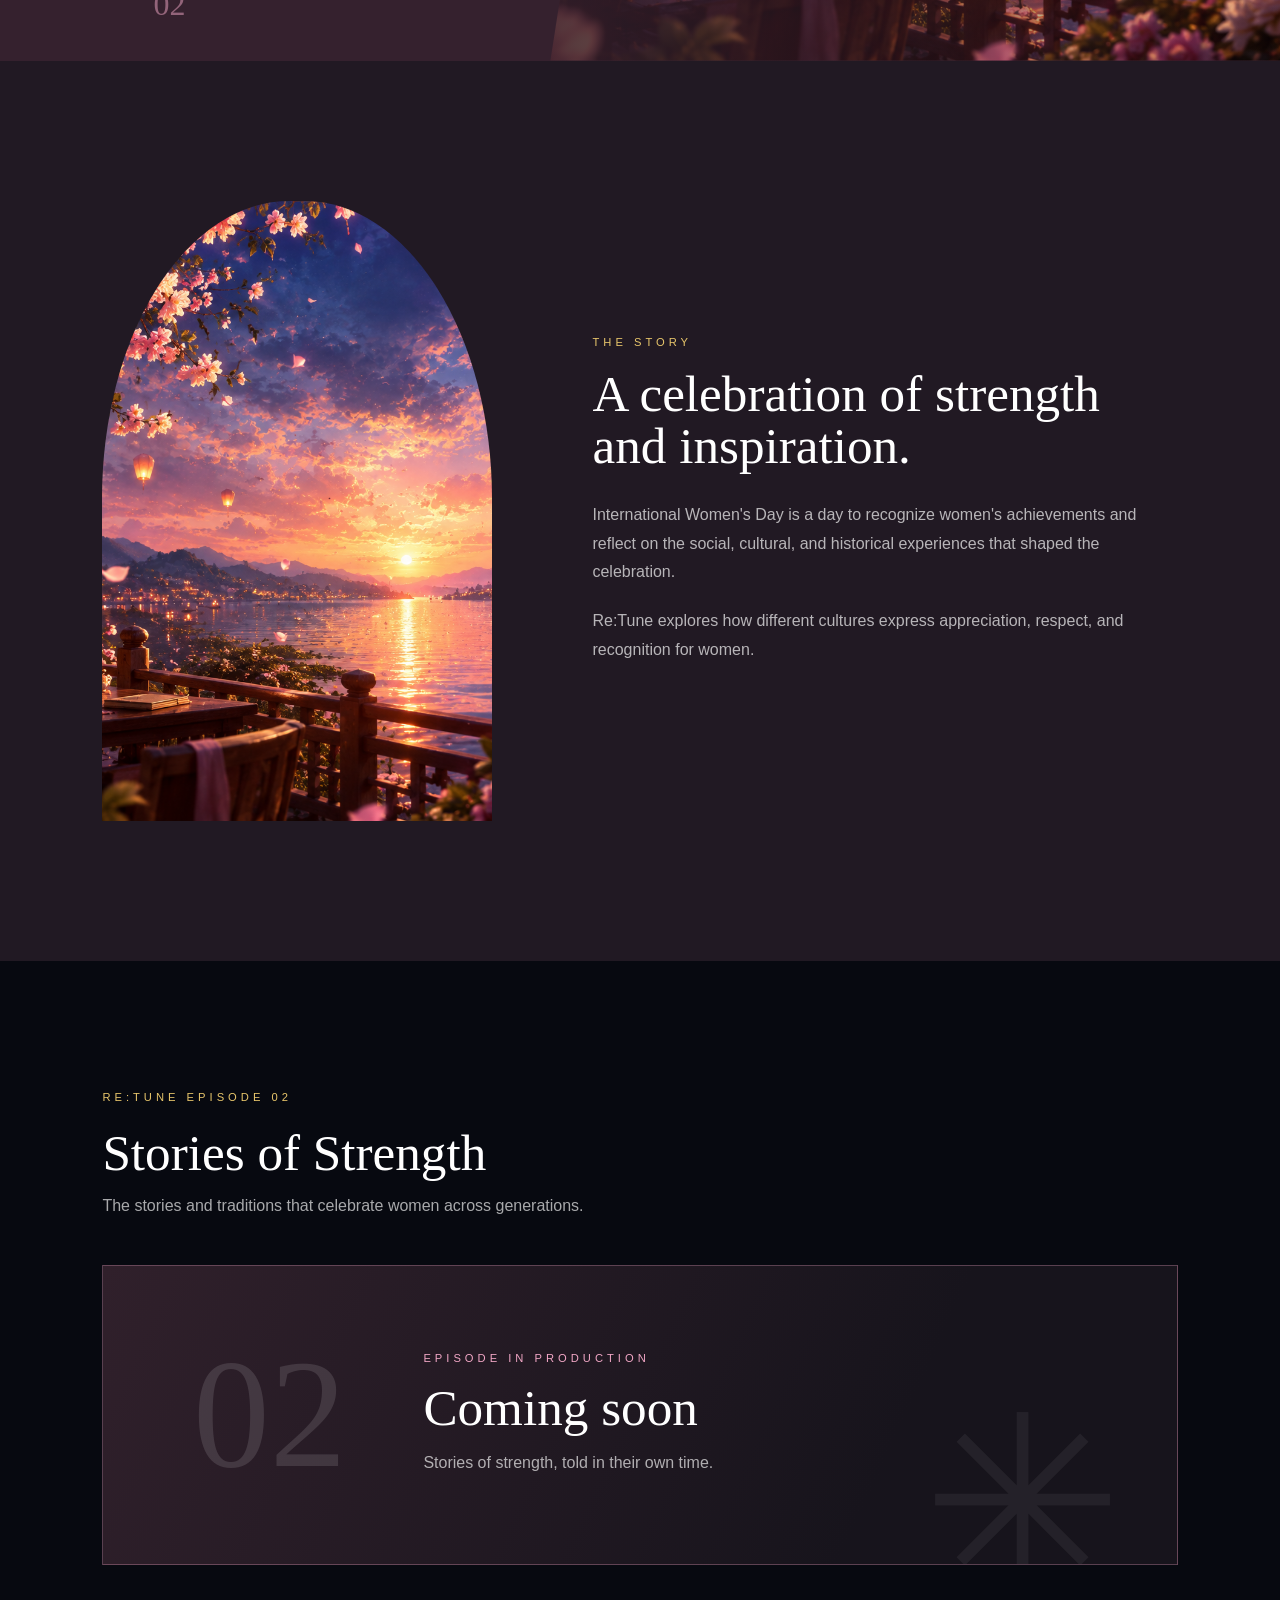
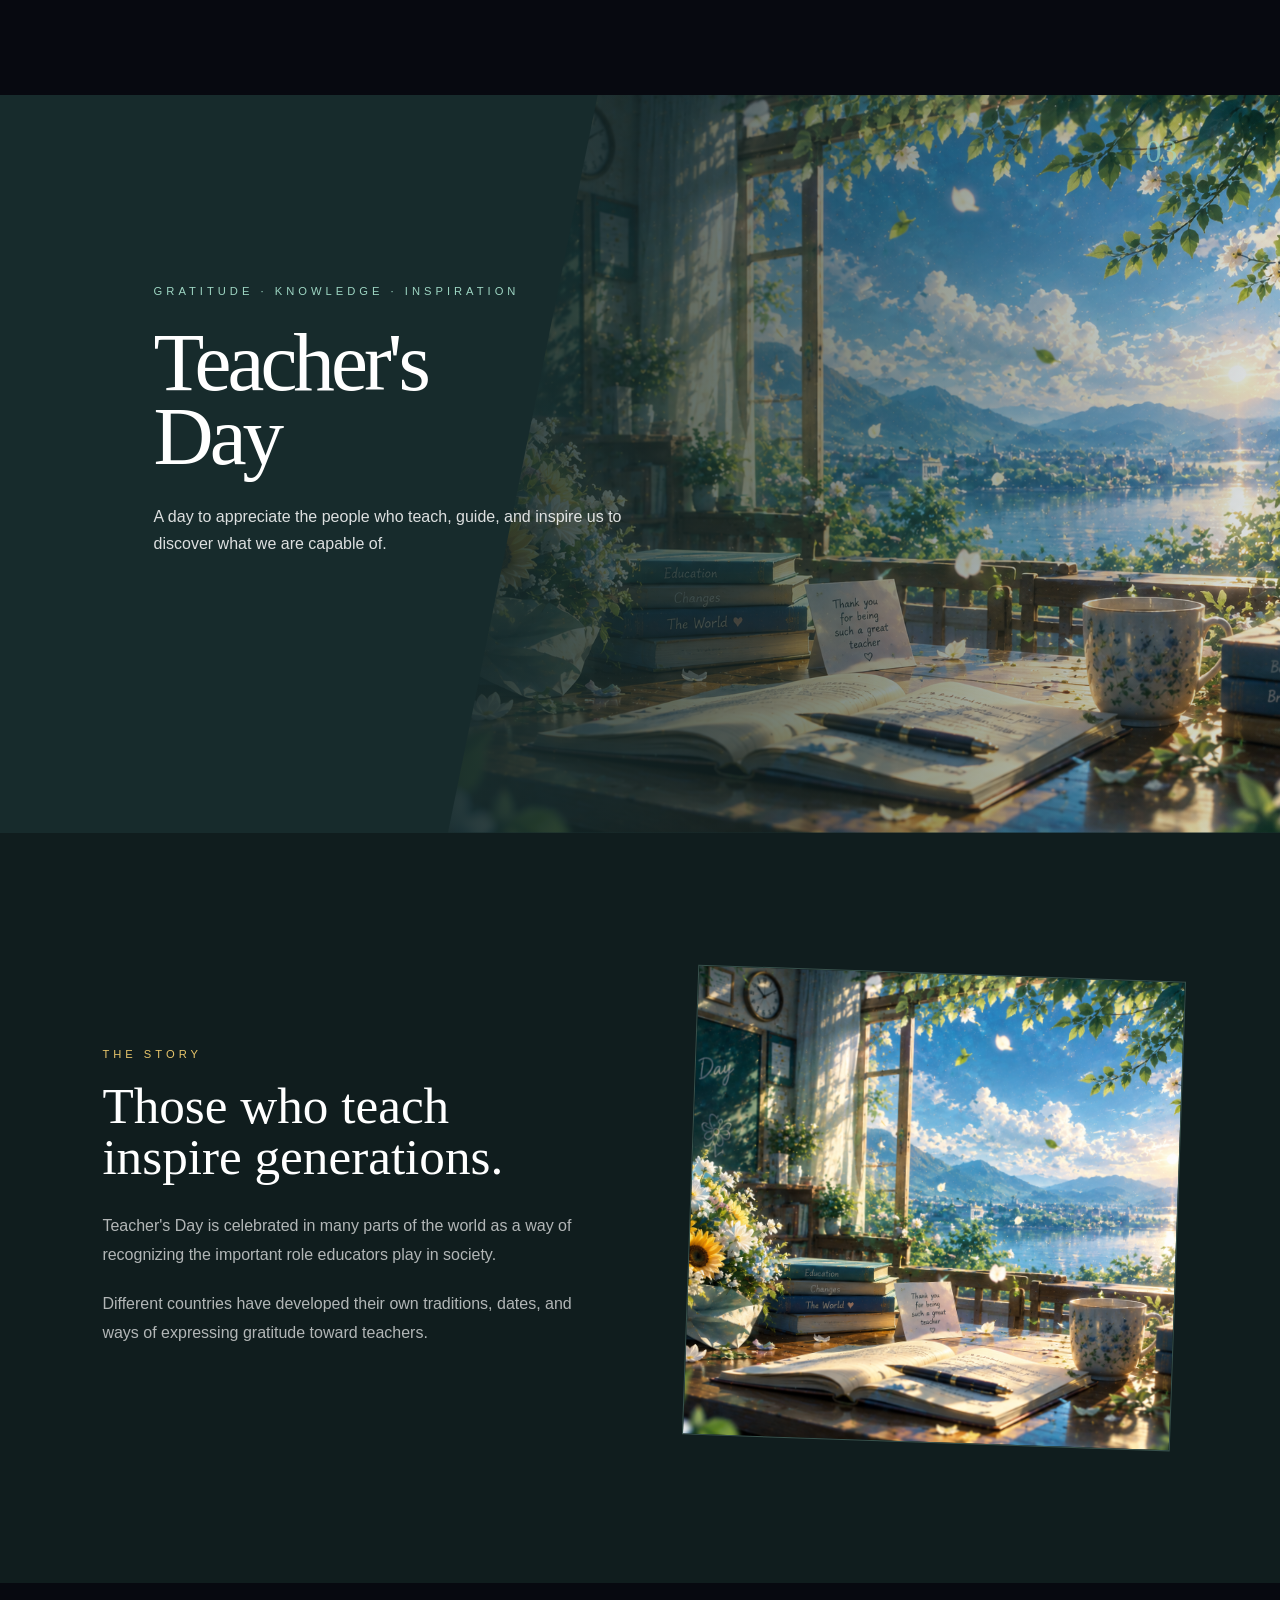
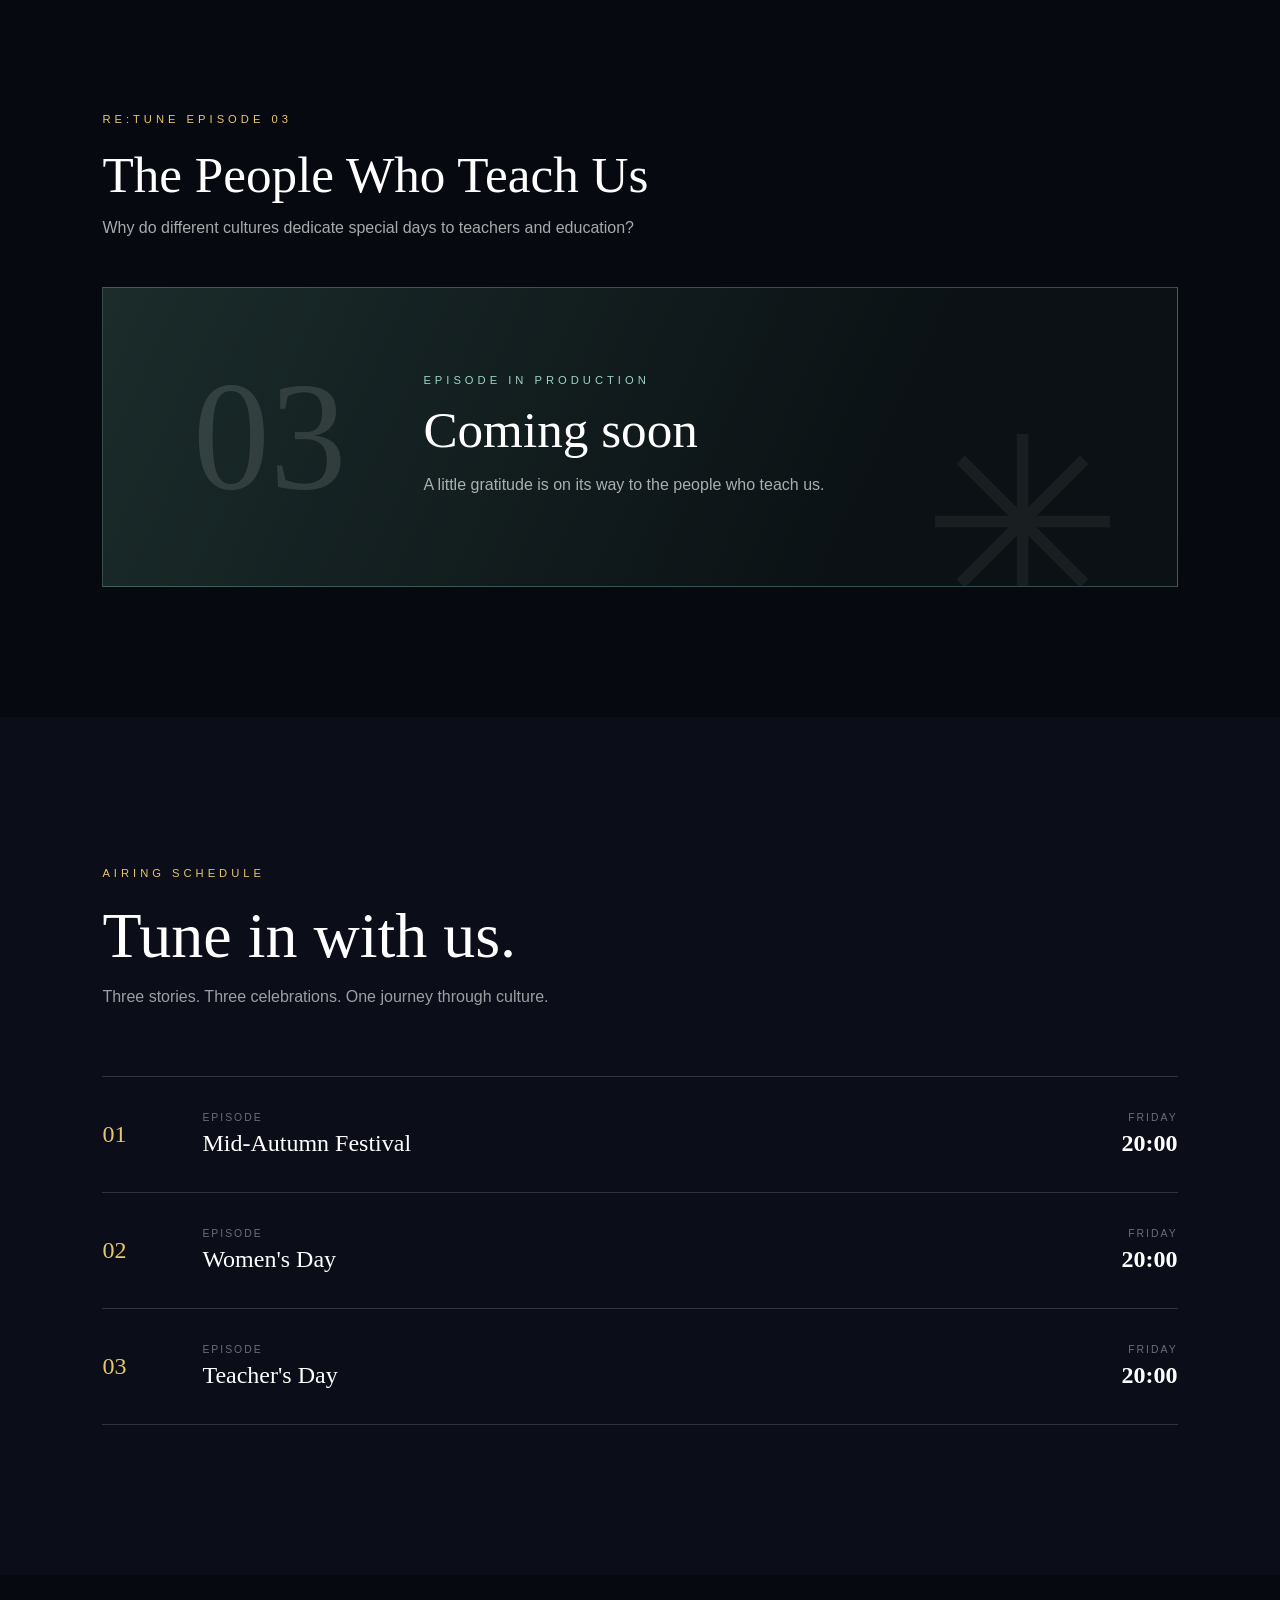
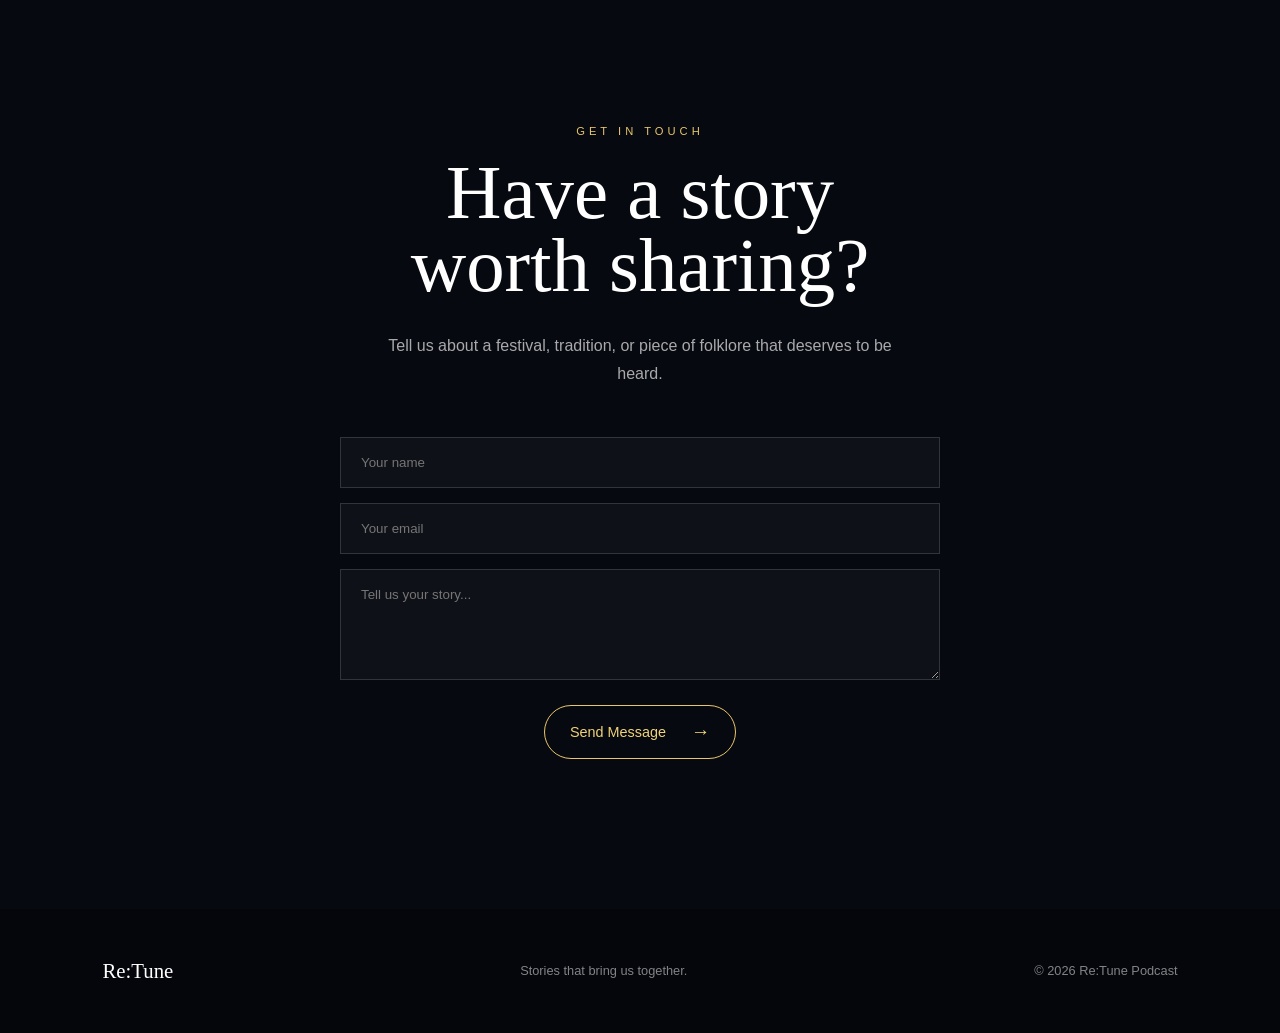
==== commit 2a8675e0: "Fix styling and image" ====
--- a/index.html
+++ b/index.html
@@ -36,6 +36,16 @@
 
     </header>
 
+    <nav class="side-navigator" aria-label="Page sections">
+        <a href="#home" class="side-nav-link is-active" aria-label="Home" aria-current="location"><span>Home</span></a>
+        <a href="#mission" class="side-nav-link" aria-label="About Re:Tune"><span>About</span></a>
+        <a href="#festival-mid-autumn" class="side-nav-link" aria-label="Mid-Autumn Festival"><span>Mid-Autumn</span></a>
+        <a href="#festival-womens-day" class="side-nav-link" aria-label="Women's Day"><span>Women's Day</span></a>
+        <a href="#festival-teachers-day" class="side-nav-link" aria-label="Teacher's Day"><span>Teacher's Day</span></a>
+        <a href="#schedule" class="side-nav-link" aria-label="Schedule"><span>Schedule</span></a>
+        <a href="#contact" class="side-nav-link" aria-label="Contact"><span>Contact</span></a>
+    </nav>
+
 
     <!-- =========================================
          HERO / PODCAST INTRODUCTION
@@ -92,7 +102,7 @@
              PODCAST MISSION
              ========================================= -->
 
-        <section class="mission-section">
+        <section class="mission-section" id="mission">
 
             <div class="section-label">
                 ABOUT RE:TUNE
@@ -142,7 +152,7 @@
                  MID-AUTUMN
                  ===================================== -->
 
-            <article class="festival">
+            <article class="festival festival--mid-autumn" id="festival-mid-autumn">
 
                 <div class="festival-hero mid-autumn">
 
@@ -263,7 +273,7 @@
                  WOMEN'S DAY
                  ===================================== -->
 
-            <article class="festival">
+            <article class="festival festival--womens-day" id="festival-womens-day">
 
                 <div class="festival-hero womens-day">
 
@@ -359,19 +369,14 @@
 
                     </div>
 
-                    <div class="video-container">
-
-                        <video controls poster="assets/womens-day.png">
-
-                            <source
-                                src="assets/podcast-womens-day.mp4"
-                                type="video/mp4"
-                            >
-
-                            Your browser does not support video playback.
-
-                        </video>
-
+                    <div class="coming-soon" role="status">
+                        <span class="coming-soon-number">02</span>
+                        <div class="coming-soon-copy">
+                            <span class="section-label">EPISODE IN PRODUCTION</span>
+                            <h4>Coming soon</h4>
+                            <p>Stories of strength, told in their own time.</p>
+                        </div>
+                        <span class="coming-soon-mark" aria-hidden="true">✳</span>
                     </div>
 
                 </div>
@@ -383,7 +388,7 @@
                  TEACHER'S DAY
                  ===================================== -->
 
-            <article class="festival">
+            <article class="festival festival--teachers-day" id="festival-teachers-day">
 
                 <div class="festival-hero teachers-day">
 
@@ -478,17 +483,14 @@
 
                     </div>
 
-                    <div class="video-container">
-
-                        <video controls poster="assets/teachers-day.png">
-
-                            <source
-                                src="assets/podcast-teachers-day.mp4"
-                                type="video/mp4"
-                            >
-
-                            Your browser does not support video playback.
-
+                    <div class="coming-soon" role="status">
+                        <span class="coming-soon-number">03</span>
+                        <div class="coming-soon-copy">
+                            <span class="section-label">EPISODE IN PRODUCTION</span>
+                            <h4>Coming soon</h4>
+                            <p>A little gratitude is on its way to the people who teach us.</p>
+                        </div>
+                        <span class="coming-soon-mark" aria-hidden="true">✳</span>
                         </video>
 
                     </div>
--- a/style.css
+++ b/style.css
@@ -112,6 +112,78 @@
     width: 100%;
 }
 
+.side-navigator {
+    position: fixed;
+    top: 50%;
+    left: 24px;
+    z-index: 90;
+    display: flex;
+    flex-direction: column;
+    gap: 8px;
+    padding: 12px 8px;
+    border: 1px solid rgba(255,255,255,0.1);
+    border-radius: 30px;
+    background: rgba(5,7,14,0.38);
+    backdrop-filter: blur(12px);
+    opacity: 0.42;
+    transform: translateY(-50%);
+    transition: opacity 0.25s ease, background 0.25s ease;
+}
+
+.side-navigator:hover,
+.side-navigator:focus-within {
+    opacity: 1;
+    background: rgba(5,7,14,0.88);
+}
+
+.side-nav-link {
+    position: relative;
+    display: flex;
+    align-items: center;
+    justify-content: center;
+    width: 28px;
+    height: 28px;
+    color: white;
+    text-decoration: none;
+}
+
+.side-nav-link::before {
+    content: "";
+    width: 6px;
+    height: 6px;
+    border: 1px solid rgba(255,255,255,0.75);
+    border-radius: 50%;
+    transition: width 0.25s ease, height 0.25s ease, background 0.25s ease;
+}
+
+.side-nav-link.is-active::before {
+    width: 10px;
+    height: 10px;
+    border-color: #e8c66b;
+    background: #e8c66b;
+}
+
+.side-nav-link span {
+    position: absolute;
+    left: 38px;
+    padding: 7px 10px;
+    border: 1px solid rgba(255,255,255,0.12);
+    background: #090c15;
+    color: white;
+    font-size: 0.72rem;
+    white-space: nowrap;
+    opacity: 0;
+    pointer-events: none;
+    transform: translateX(-4px);
+    transition: opacity 0.2s ease, transform 0.2s ease;
+}
+
+.side-nav-link:hover span,
+.side-nav-link:focus-visible span {
+    opacity: 1;
+    transform: translateX(0);
+}
+
 .menu-button {
     display: none;
 
@@ -167,7 +239,7 @@
     inset: 0;
 
     background-image:
-        url("assets/mid-autumn.png");
+        url("assets/podcast.png");
 
     background-size: cover;
 
@@ -369,6 +441,10 @@
     overflow: hidden;
 }
 
+.festival[id] {
+    scroll-margin-top: 20px;
+}
+
 .festival-background {
     position: absolute;
 
@@ -787,6 +863,21 @@
 
 @media (max-width: 800px) {
 
+    .side-navigator {
+        left: 7px;
+        gap: 5px;
+        padding: 8px 4px;
+    }
+
+    .side-nav-link {
+        width: 24px;
+        height: 25px;
+    }
+
+    .side-nav-link span {
+        left: 31px;
+    }
+
     nav {
         display: none;
     }
@@ -822,6 +913,36 @@
         height: 75vh;
     }
 
+    .festival--womens-day .festival-hero,
+    .festival--teachers-day .festival-hero {
+        height: 75vh;
+        min-height: 540px;
+    }
+
+    .festival--womens-day .festival-background,
+    .festival--teachers-day .festival-background {
+        left: 18%;
+        clip-path: polygon(20% 0, 100% 0, 100% 100%, 0 100%);
+    }
+
+    .festival--womens-day .festival-overlay {
+        background: linear-gradient(90deg, rgba(53,33,46,0.96), rgba(53,33,46,0.55) 70%, rgba(53,33,46,0.2));
+    }
+
+    .festival--teachers-day .festival-overlay {
+        background: linear-gradient(90deg, rgba(23,43,44,0.96), rgba(23,43,44,0.55) 70%, rgba(23,43,44,0.2));
+    }
+
+    .festival--womens-day .festival-content,
+    .festival--teachers-day .festival-content {
+        left: 7%;
+        width: 84%;
+    }
+
+    .festival--womens-day .festival-number {
+        left: 7%;
+    }
+
     .festival-content {
         width: 85%;
 
@@ -836,6 +957,34 @@
         height: 400px;
     }
 
+    .festival--womens-day .info-image {
+        height: 430px;
+    }
+
+    .festival--womens-day .festival-info {
+        grid-template-columns: 1fr;
+    }
+
+    .festival--teachers-day .info-image {
+        height: 350px;
+    }
+
+    .coming-soon {
+        min-height: 250px;
+        gap: 18px;
+        padding: 35px 22px;
+    }
+
+    .coming-soon-number {
+        font-size: 4.5rem;
+    }
+
+    .coming-soon-mark {
+        right: -15px;
+        bottom: -35px;
+        font-size: 10rem;
+    }
+
     .schedule-item {
         grid-template-columns: 50px 1fr;
 
@@ -855,4 +1004,215 @@
 
         text-align: center;
     }
+}
+
+.festival--womens-day .festival-hero {
+    height: 78vh;
+    min-height: 580px;
+    background: #35212e;
+}
+
+.festival--womens-day .festival-background {
+    left: 43%;
+    background-position: center 35%;
+    clip-path: polygon(15% 0, 100% 0, 100% 100%, 0 100%);
+}
+
+.festival--womens-day .festival-overlay {
+    background: linear-gradient(90deg, #35212e 0%, #35212e 33%, rgba(53,33,46,0.72) 52%, rgba(53,33,46,0.08) 100%);
+}
+
+.festival--womens-day .festival-content {
+    left: 12%;
+    width: min(560px, 48%);
+}
+
+.festival--womens-day .festival-number {
+    right: auto;
+    left: 12%;
+    bottom: 38px;
+    color: rgba(242,167,198,0.5);
+    font-size: 2rem;
+}
+
+.festival--womens-day .festival-info {
+    grid-template-columns: 0.8fr 1.2fr;
+    background: #211923;
+}
+
+.festival--womens-day .info-image {
+    height: 620px;
+    border-radius: 48% 48% 0 0;
+}
+
+.festival--teachers-day .festival-hero {
+    height: 82vh;
+    min-height: 620px;
+    background: #172b2c;
+}
+
+.festival--teachers-day .festival-background {
+    left: 35%;
+    background-position: center;
+    clip-path: polygon(18% 0, 100% 0, 100% 100%, 0 100%);
+}
+
+.festival--teachers-day .festival-overlay {
+    background: linear-gradient(90deg, #172b2c 0%, #172b2c 31%, rgba(23,43,44,0.68) 53%, rgba(23,43,44,0.12) 100%);
+}
+
+.festival--teachers-day .festival-content {
+    left: 12%;
+    top: 44%;
+    width: min(610px, 53%);
+}
+
+.festival--teachers-day .festival-content h2 {
+    max-width: 540px;
+    font-size: clamp(4rem, 6.5vw, 6.5rem);
+}
+
+.festival--teachers-day .festival-number {
+    top: 38px;
+    right: 8%;
+    bottom: auto;
+    color: rgba(158,214,195,0.65);
+    font-size: 2rem;
+}
+
+.festival--teachers-day .festival-info {
+    background: #101d1e;
+}
+
+.festival--teachers-day .info-image {
+    height: 470px;
+    border: 1px solid rgba(158,214,195,0.28);
+    transform: rotate(2deg);
+}
+
+.coming-soon {
+    position: relative;
+    display: flex;
+    align-items: center;
+    gap: clamp(24px, 6vw, 90px);
+    min-height: 300px;
+    padding: 50px clamp(28px, 7vw, 100px);
+    overflow: hidden;
+    border: 1px solid rgba(255,255,255,0.14);
+    background: linear-gradient(115deg, #19171d, #0a0b12 70%);
+}
+
+.coming-soon-number {
+    color: rgba(255,255,255,0.12);
+    font-family: Georgia, serif;
+    font-size: clamp(5rem, 12vw, 10rem);
+    line-height: 1;
+}
+
+.coming-soon-copy {
+    position: relative;
+    z-index: 1;
+}
+
+.coming-soon-copy .section-label {
+    margin-bottom: 14px;
+}
+
+.coming-soon-copy h4 {
+    margin-bottom: 12px;
+    font-family: Georgia, serif;
+    font-size: clamp(2rem, 4vw, 3.5rem);
+    font-weight: normal;
+}
+
+.coming-soon-copy p {
+    max-width: 500px;
+    color: rgba(255,255,255,0.65);
+    line-height: 1.7;
+}
+
+.coming-soon-mark {
+    position: absolute;
+    right: 5%;
+    bottom: -60px;
+    color: rgba(255,255,255,0.06);
+    font-size: 15rem;
+    line-height: 1;
+}
+
+.festival--womens-day .coming-soon {
+    border-color: rgba(242,167,198,0.3);
+    background: linear-gradient(115deg, #30202b, #17141c 72%);
+}
+
+.festival--womens-day .coming-soon-copy .section-label {
+    color: #f2a7c6;
+}
+
+.festival--teachers-day .coming-soon {
+    border-color: rgba(158,214,195,0.3);
+    background: linear-gradient(115deg, #1b2c2b, #0b1114 72%);
+}
+
+.festival--teachers-day .coming-soon-copy .section-label {
+    color: #9ed6c3;
+}
+
+@media (max-width: 800px) {
+    .festival--womens-day .festival-hero,
+    .festival--teachers-day .festival-hero {
+        height: 75vh;
+        min-height: 540px;
+    }
+
+    .festival--womens-day .festival-background,
+    .festival--teachers-day .festival-background {
+        left: 18%;
+    }
+
+    .festival--womens-day .festival-overlay {
+        background: linear-gradient(90deg, rgba(53,33,46,0.96), rgba(53,33,46,0.55) 70%, rgba(53,33,46,0.2));
+    }
+
+    .festival--teachers-day .festival-overlay {
+        background: linear-gradient(90deg, rgba(23,43,44,0.96), rgba(23,43,44,0.55) 70%, rgba(23,43,44,0.2));
+    }
+
+    .festival--womens-day .festival-content,
+    .festival--teachers-day .festival-content {
+        left: 7%;
+        width: 84%;
+    }
+
+    .festival--womens-day .festival-number {
+        left: 7%;
+    }
+
+    .festival--womens-day .festival-info {
+        grid-template-columns: 1fr;
+    }
+
+    .festival--womens-day .info-image {
+        height: 430px;
+    }
+
+    .festival--teachers-day .info-image {
+        height: 350px;
+    }
+}
+
+@media (max-width: 480px) {
+    .coming-soon {
+        align-items: flex-start;
+        flex-direction: column;
+        gap: 8px;
+    }
+
+    .coming-soon-number {
+        font-size: 3.5rem;
+    }
+
+    .side-navigator {
+        opacity: 0.3;
+    }
 }
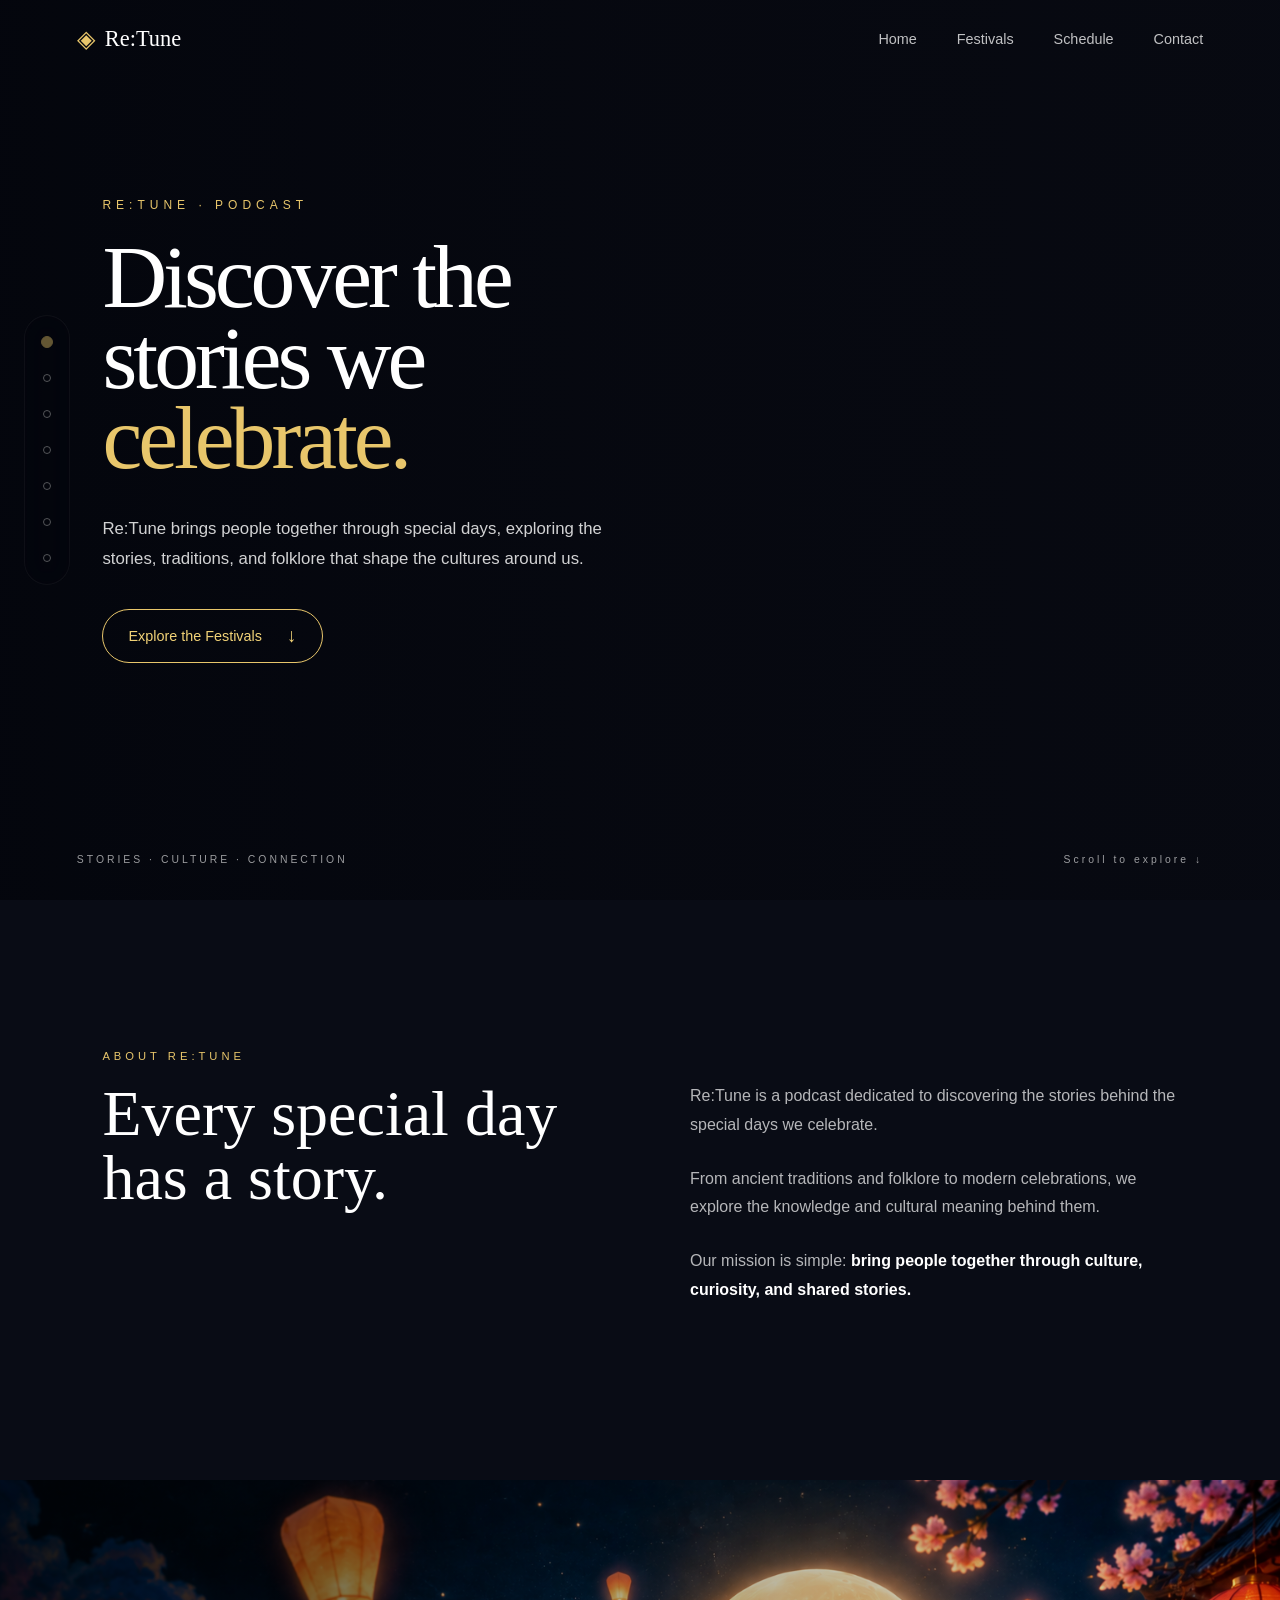
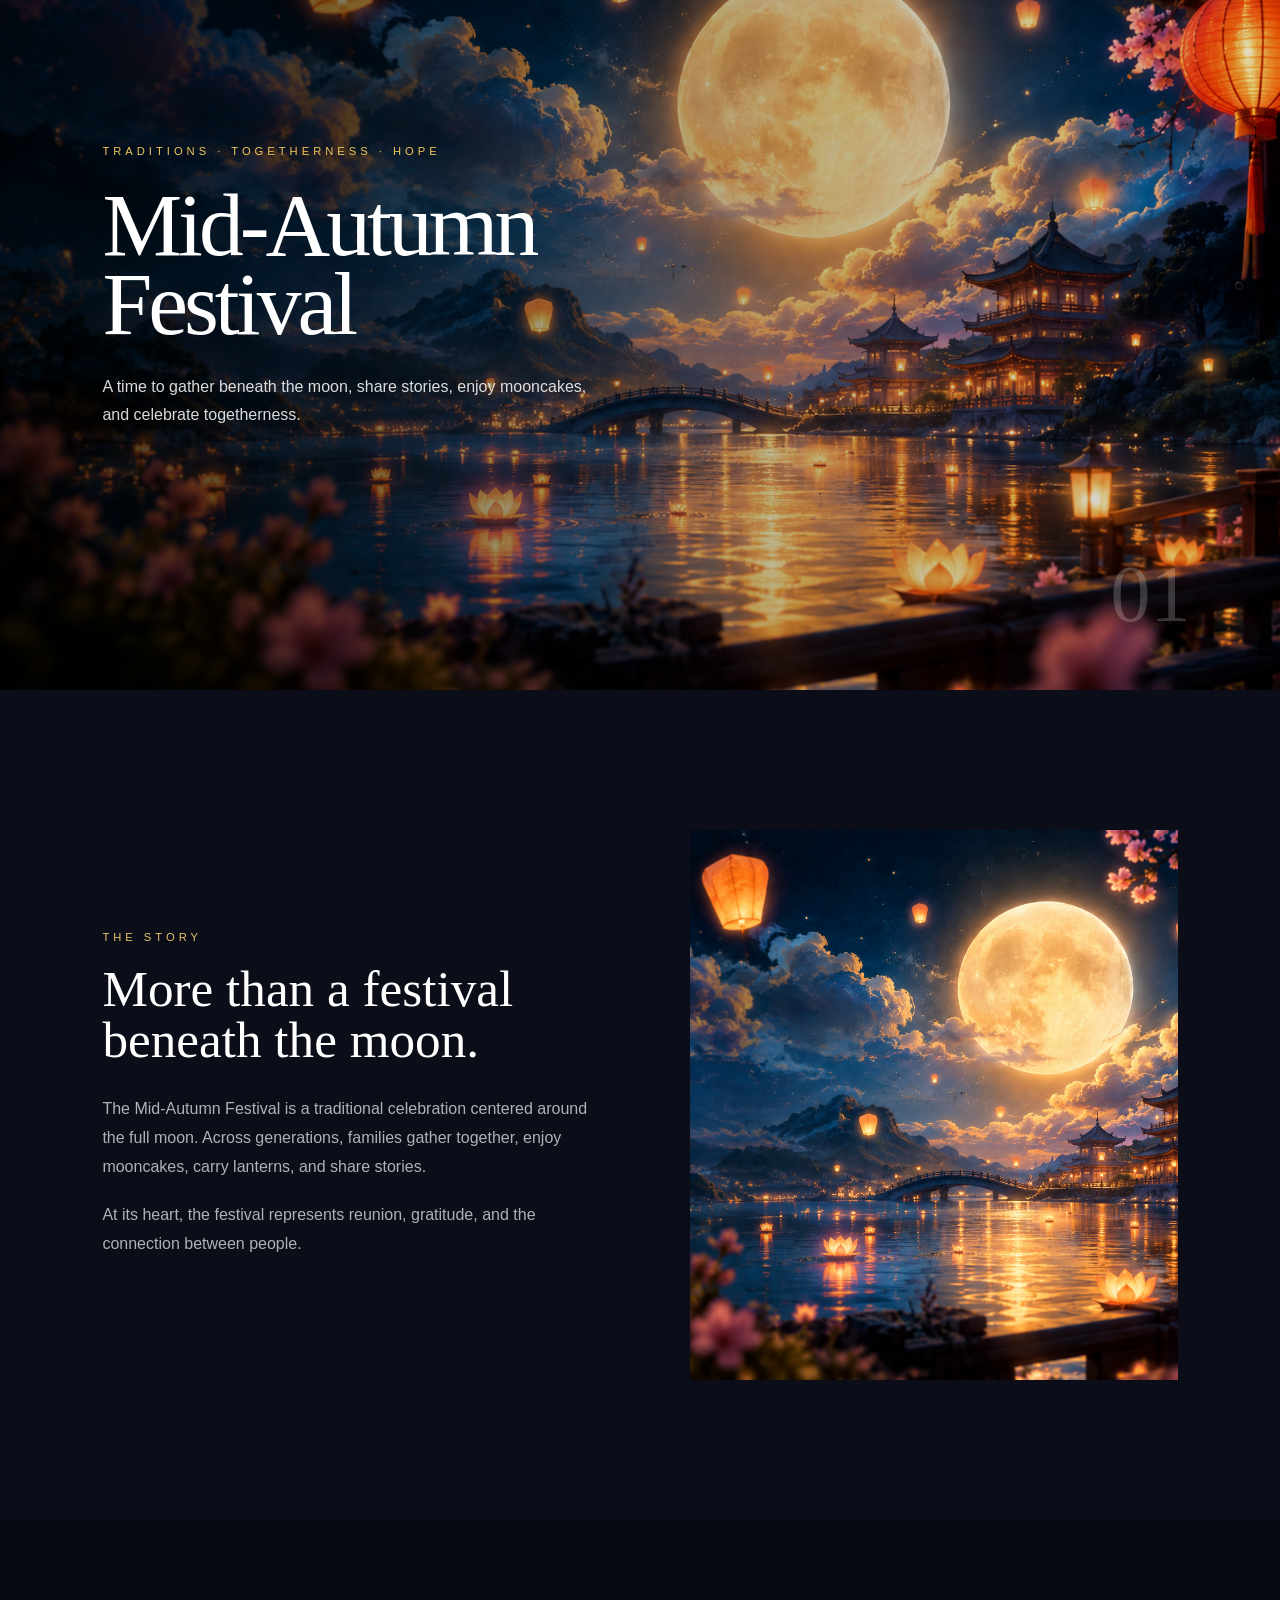
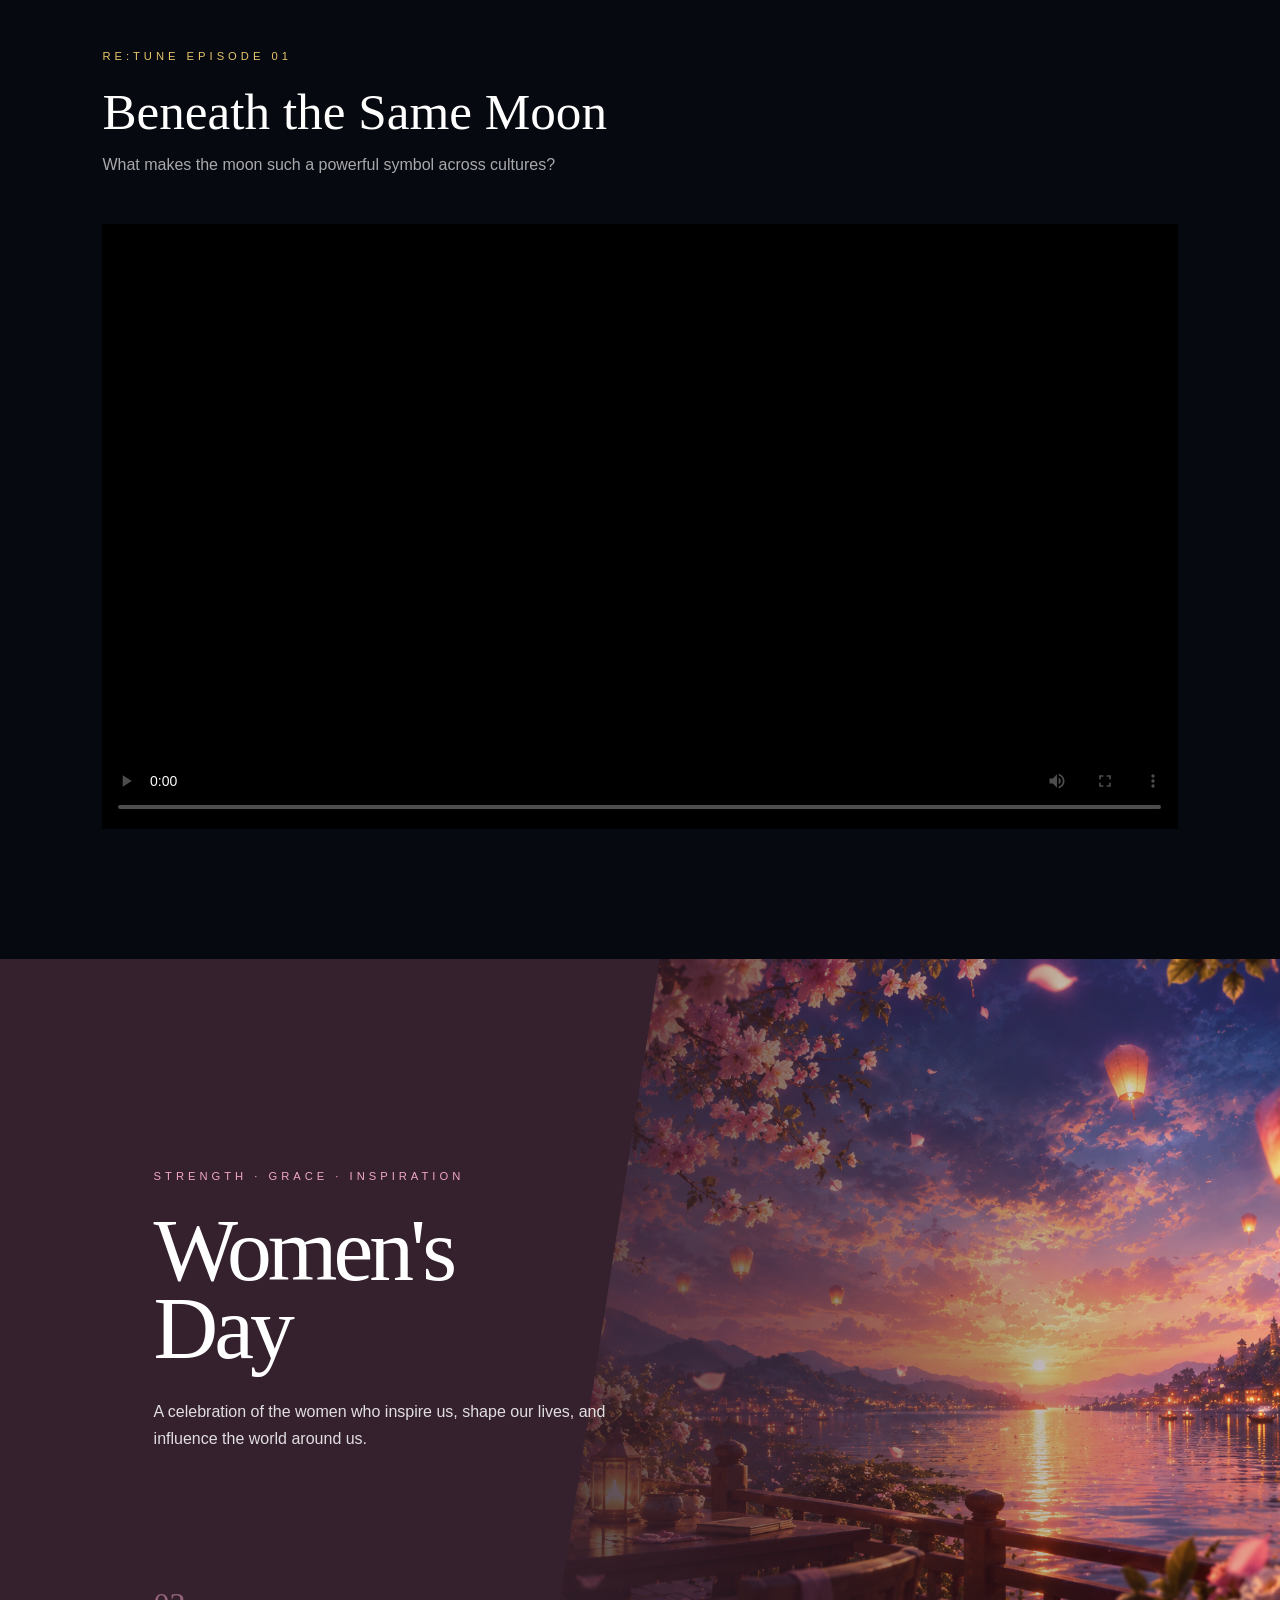
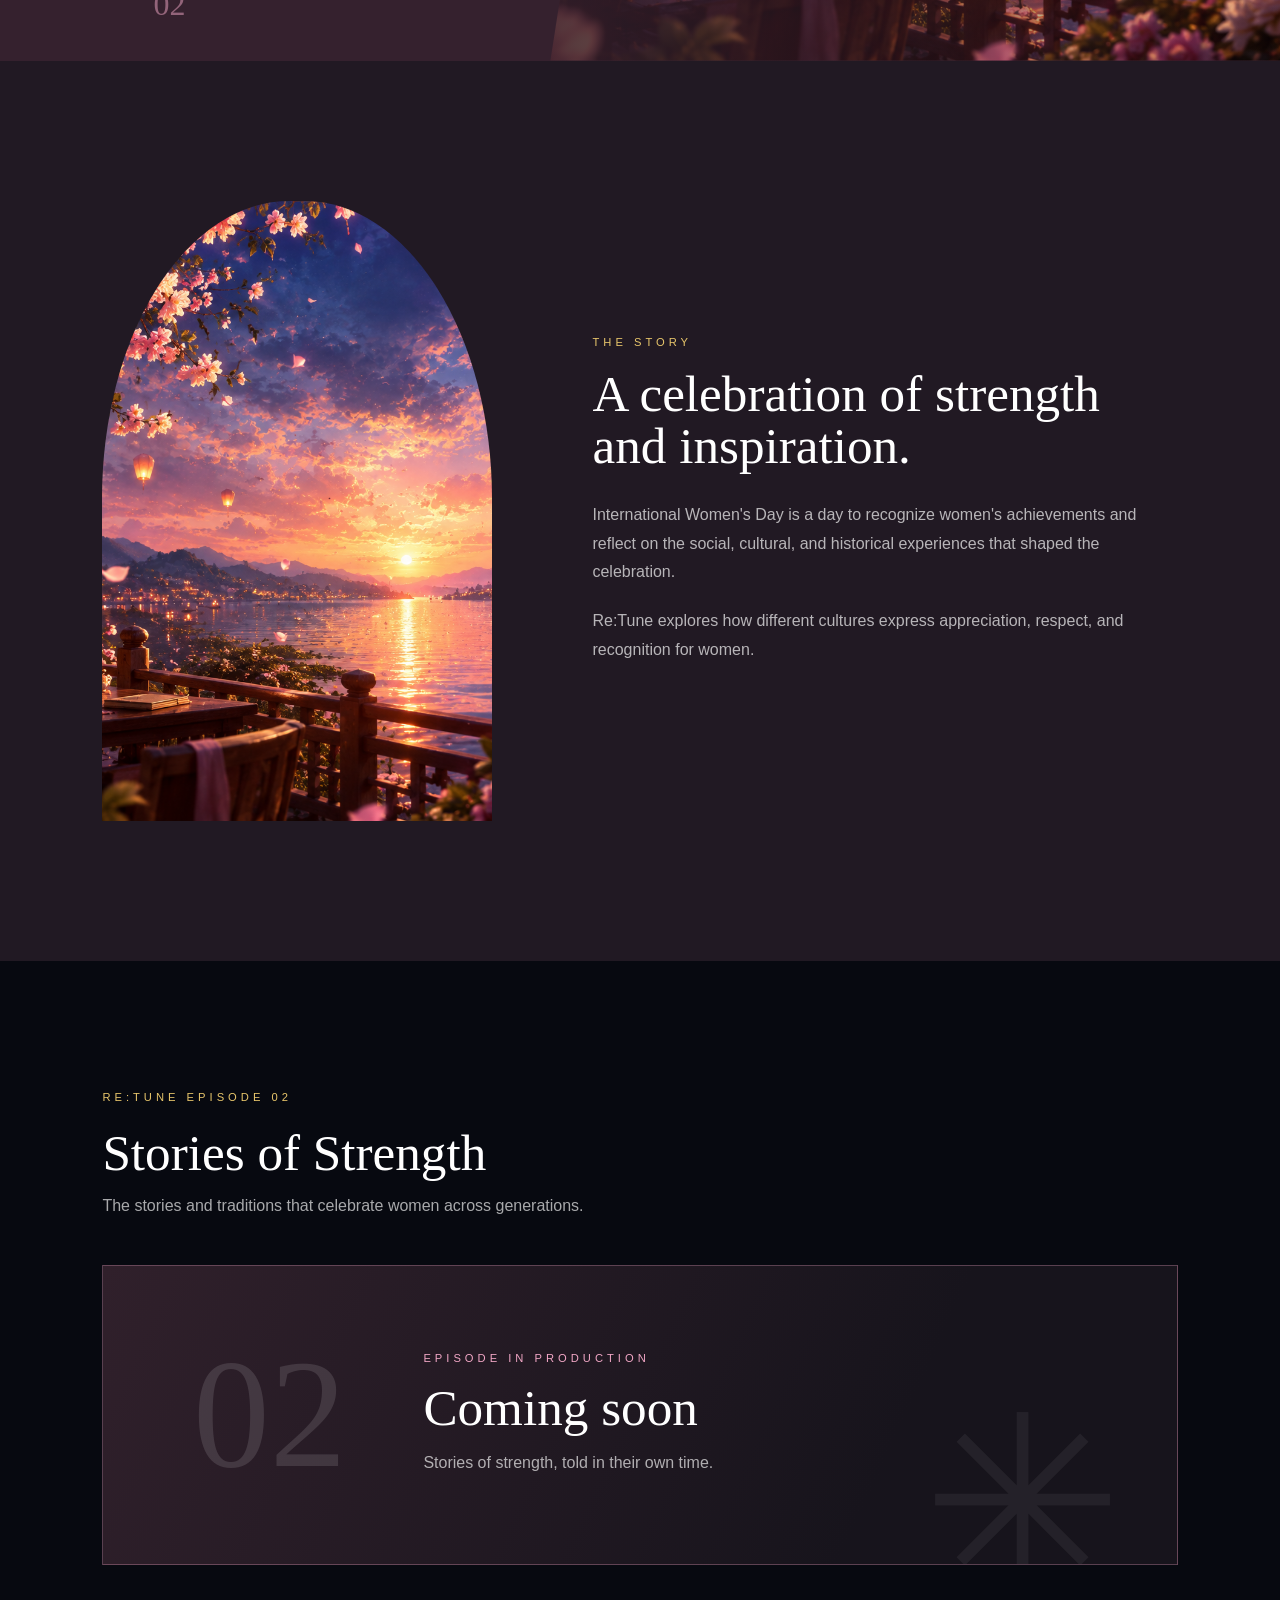
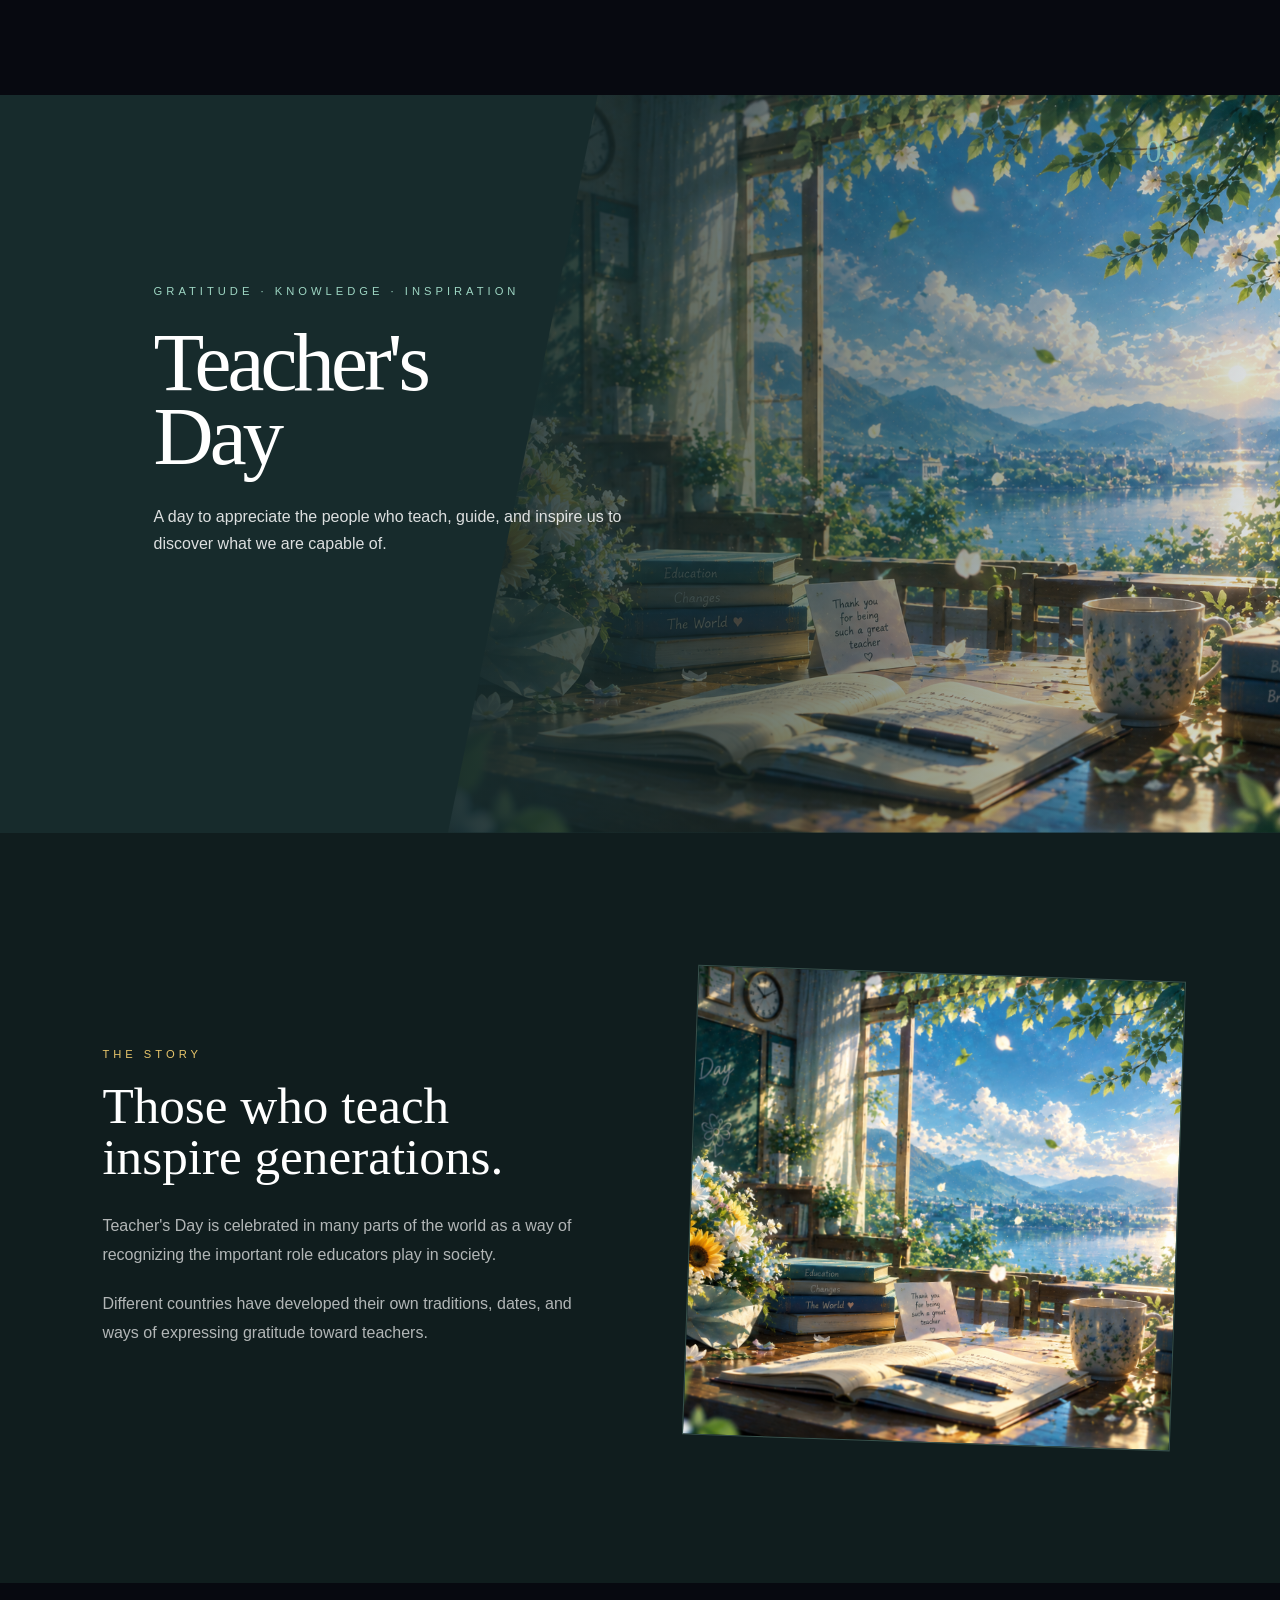
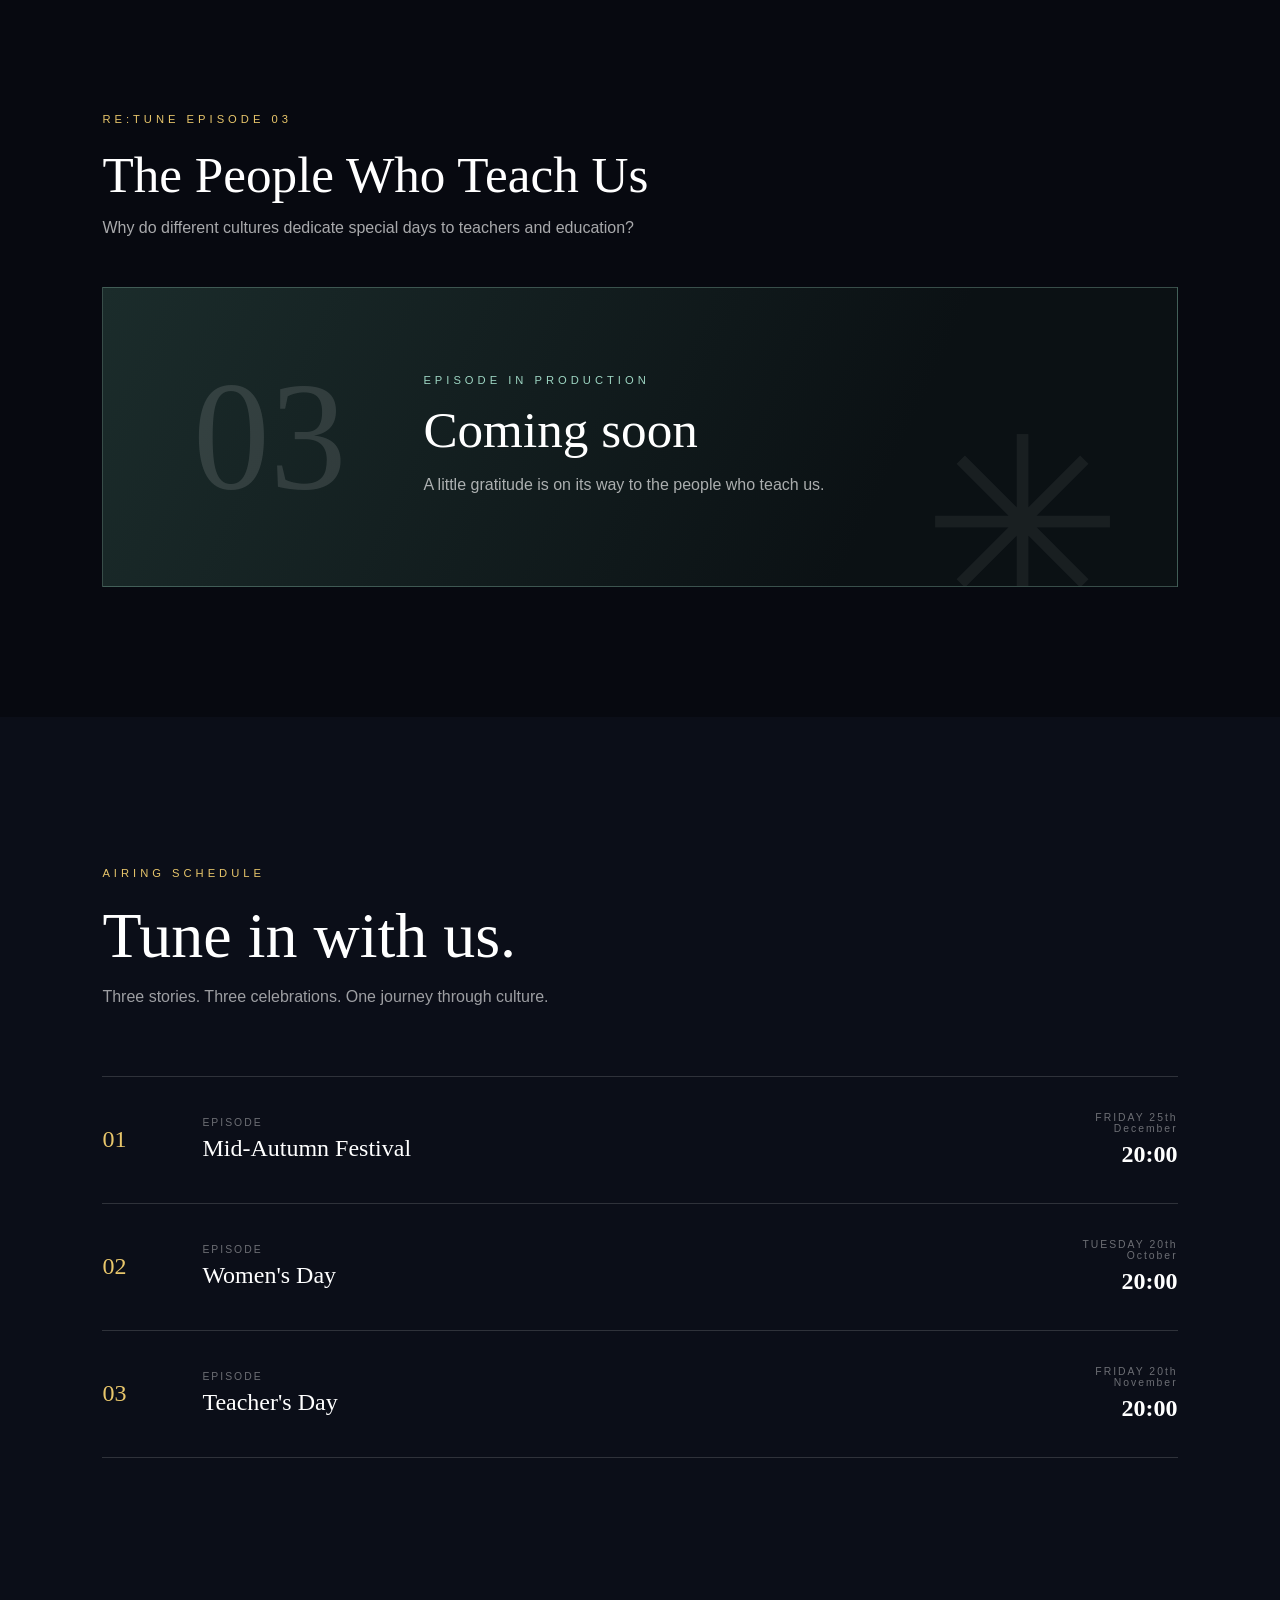
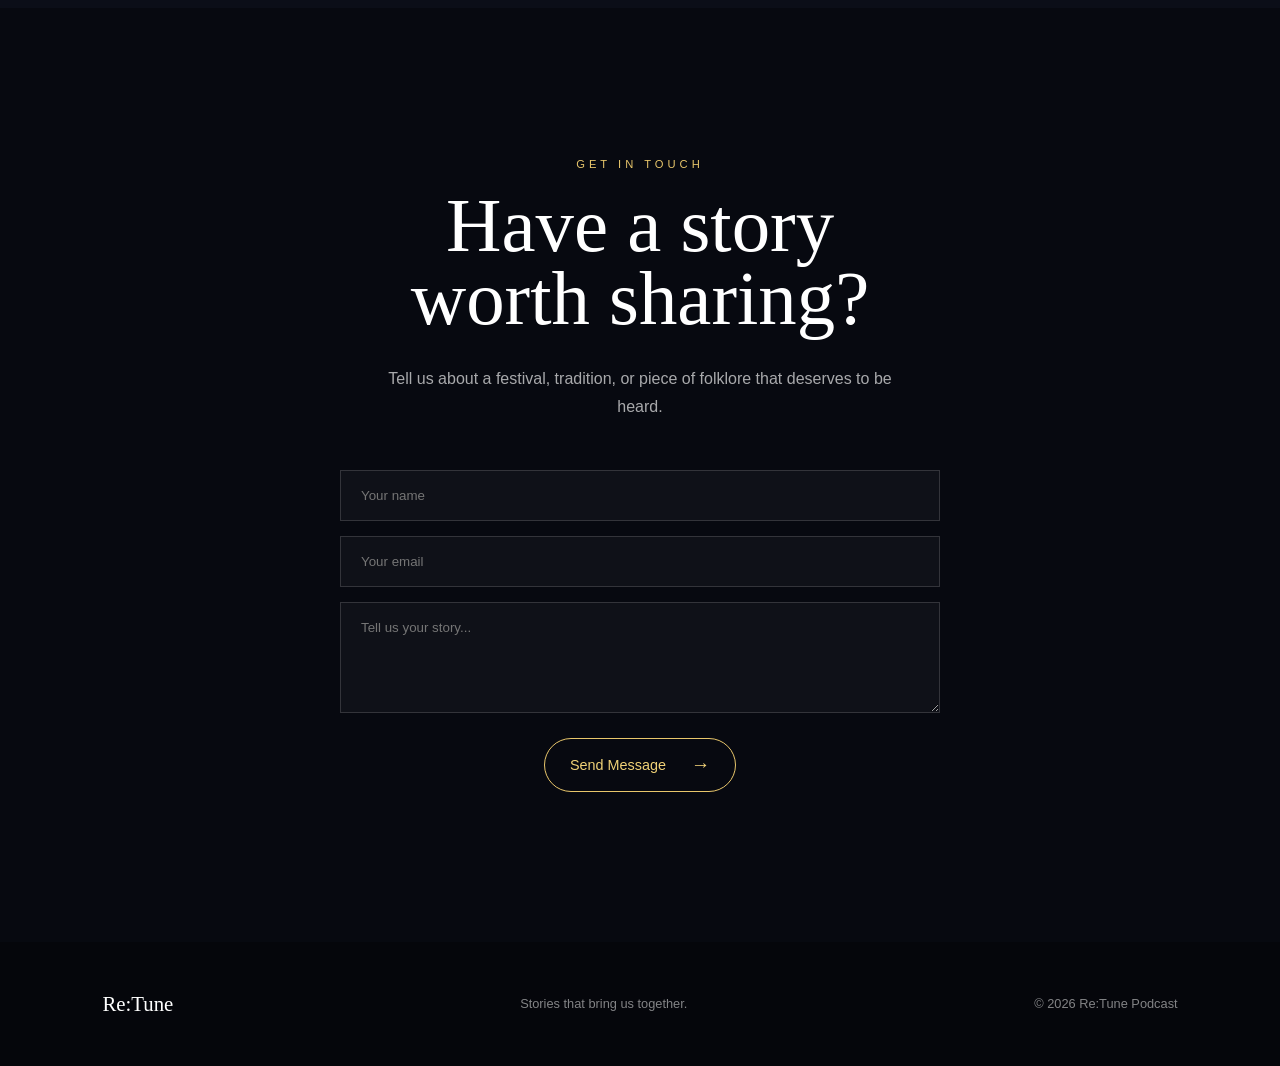
==== commit d09cd203: "Final first festival" ====
--- a/index.html
+++ b/index.html
@@ -23,14 +23,21 @@
             Re:Tune
         </a>
 
-        <nav>
+        <nav id="primaryNav">
             <a href="#home">Home</a>
-            <a href="#festivals">Festivals</a>
+            <details class="nav-dropdown">
+                <summary>Festivals</summary>
+                <div class="festival-menu">
+                    <a href="mid-autumn.html">Mid-Autumn Festival</a>
+                    <a href="#festival-womens-day">Women's Day</a>
+                    <a href="#festival-teachers-day">Teacher's Day</a>
+                </div>
+            </details>
             <a href="#schedule">Schedule</a>
             <a href="#contact">Contact</a>
         </nav>
 
-        <button class="menu-button" id="menuButton">
+        <button class="menu-button" id="menuButton" aria-controls="primaryNav" aria-expanded="false" aria-label="Open navigation">
             ☰
         </button>
 
@@ -251,7 +258,7 @@
 
                     <div class="video-container">
 
-                        <video controls poster="assets/mid-autumn.png">
+                        <video controls poster="assets/mid-autumn-thumbnail.png">
 
                             <source
                                 src="assets/podcast-mid-autumn.mp4"
@@ -536,7 +543,7 @@
                     </div>
 
                     <div class="schedule-date">
-                        <small>FRIDAY</small>
+                        <small>FRIDAY 25th December</small>
                         <strong>20:00</strong>
                     </div>
 
@@ -555,7 +562,7 @@
                     </div>
 
                     <div class="schedule-date">
-                        <small>FRIDAY</small>
+                        <small>TUESDAY 20th October</small>
                         <strong>20:00</strong>
                     </div>
 
@@ -574,7 +581,7 @@
                     </div>
 
                     <div class="schedule-date">
-                        <small>FRIDAY</small>
+                        <small>FRIDAY 20th November</small>
                         <strong>20:00</strong>
                     </div>
 
--- a/style.css
+++ b/style.css
@@ -110,6 +110,84 @@
 
 nav a:hover::after {
     width: 100%;
+}
+
+.nav-dropdown {
+    position: relative;
+}
+
+.nav-dropdown summary {
+    position: relative;
+    color: rgba(255,255,255,0.75);
+    cursor: pointer;
+    font-size: 0.9rem;
+    list-style: none;
+    transition: color 0.3s;
+}
+
+.nav-dropdown summary::-webkit-details-marker {
+    display: none;
+}
+
+.nav-dropdown summary:hover,
+.nav-dropdown[open] summary {
+    color: white;
+}
+
+.nav-dropdown summary::after {
+    position: absolute;
+    right: 0;
+    bottom: -8px;
+    left: 0;
+    height: 1px;
+    background: currentColor;
+    content: "";
+    transform: scaleX(0);
+    transform-origin: left;
+    transition: transform 0.3s;
+}
+
+.nav-dropdown[open] summary::after,
+.nav-dropdown summary:hover::after {
+    transform: scaleX(1);
+}
+
+.festival-menu {
+    position: absolute;
+    top: calc(100% + 18px);
+    left: -18px;
+    display: grid;
+    min-width: 210px;
+    padding: 8px;
+    border: 1px solid rgba(255,255,255,0.12);
+    background: rgba(5,7,14,0.96);
+    backdrop-filter: blur(16px);
+    opacity: 0;
+    transform: translateY(-6px);
+    transition: opacity 0.2s ease, transform 0.2s ease;
+    pointer-events: none;
+}
+
+.nav-dropdown[open] .festival-menu {
+    opacity: 1;
+    transform: translateY(0);
+    pointer-events: auto;
+}
+
+.festival-menu a {
+    padding: 12px 10px;
+    color: rgba(255,255,255,0.72);
+    font-size: 0.78rem;
+    white-space: nowrap;
+}
+
+.festival-menu a::after {
+    display: none;
+}
+
+.festival-menu a:hover {
+    background: rgba(232,198,107,0.1);
+    color: #f1d277;
 }
 
 .side-navigator {
@@ -379,6 +457,25 @@
     letter-spacing: 3px;
 }
 
+@media (min-width: 801px) and (max-height: 820px) {
+    .hero {
+        min-height: 760px;
+    }
+
+    .hero-content {
+        padding-top: clamp(110px, 16vh, 145px);
+    }
+
+    .hero h1 {
+        font-size: clamp(4rem, 5.5vw, 5.5rem);
+        margin-bottom: 24px;
+    }
+
+    .hero-description {
+        margin-bottom: 24px;
+    }
+}
+
 
 /* =========================================
    MISSION
@@ -880,6 +977,41 @@
 
     nav {
         display: none;
+    }
+
+    .navbar.menu-open nav {
+        position: absolute;
+        top: 100%;
+        right: 5%;
+        left: 5%;
+        display: flex;
+        flex-direction: column;
+        gap: 0;
+        padding: 12px;
+        border: 1px solid rgba(255,255,255,0.12);
+        background: rgba(5,7,14,0.97);
+        backdrop-filter: blur(16px);
+    }
+
+    .navbar.menu-open nav > a,
+    .navbar.menu-open .nav-dropdown > summary {
+        padding: 14px 10px;
+    }
+
+    .navbar.menu-open .festival-menu {
+        position: static;
+        display: none;
+        margin: 0 10px 10px;
+        border: 0;
+        border-left: 1px solid rgba(232,198,107,0.45);
+        background: transparent;
+        opacity: 1;
+        transform: none;
+        pointer-events: auto;
+    }
+
+    .navbar.menu-open .nav-dropdown[open] .festival-menu {
+        display: grid;
     }
 
     .menu-button {
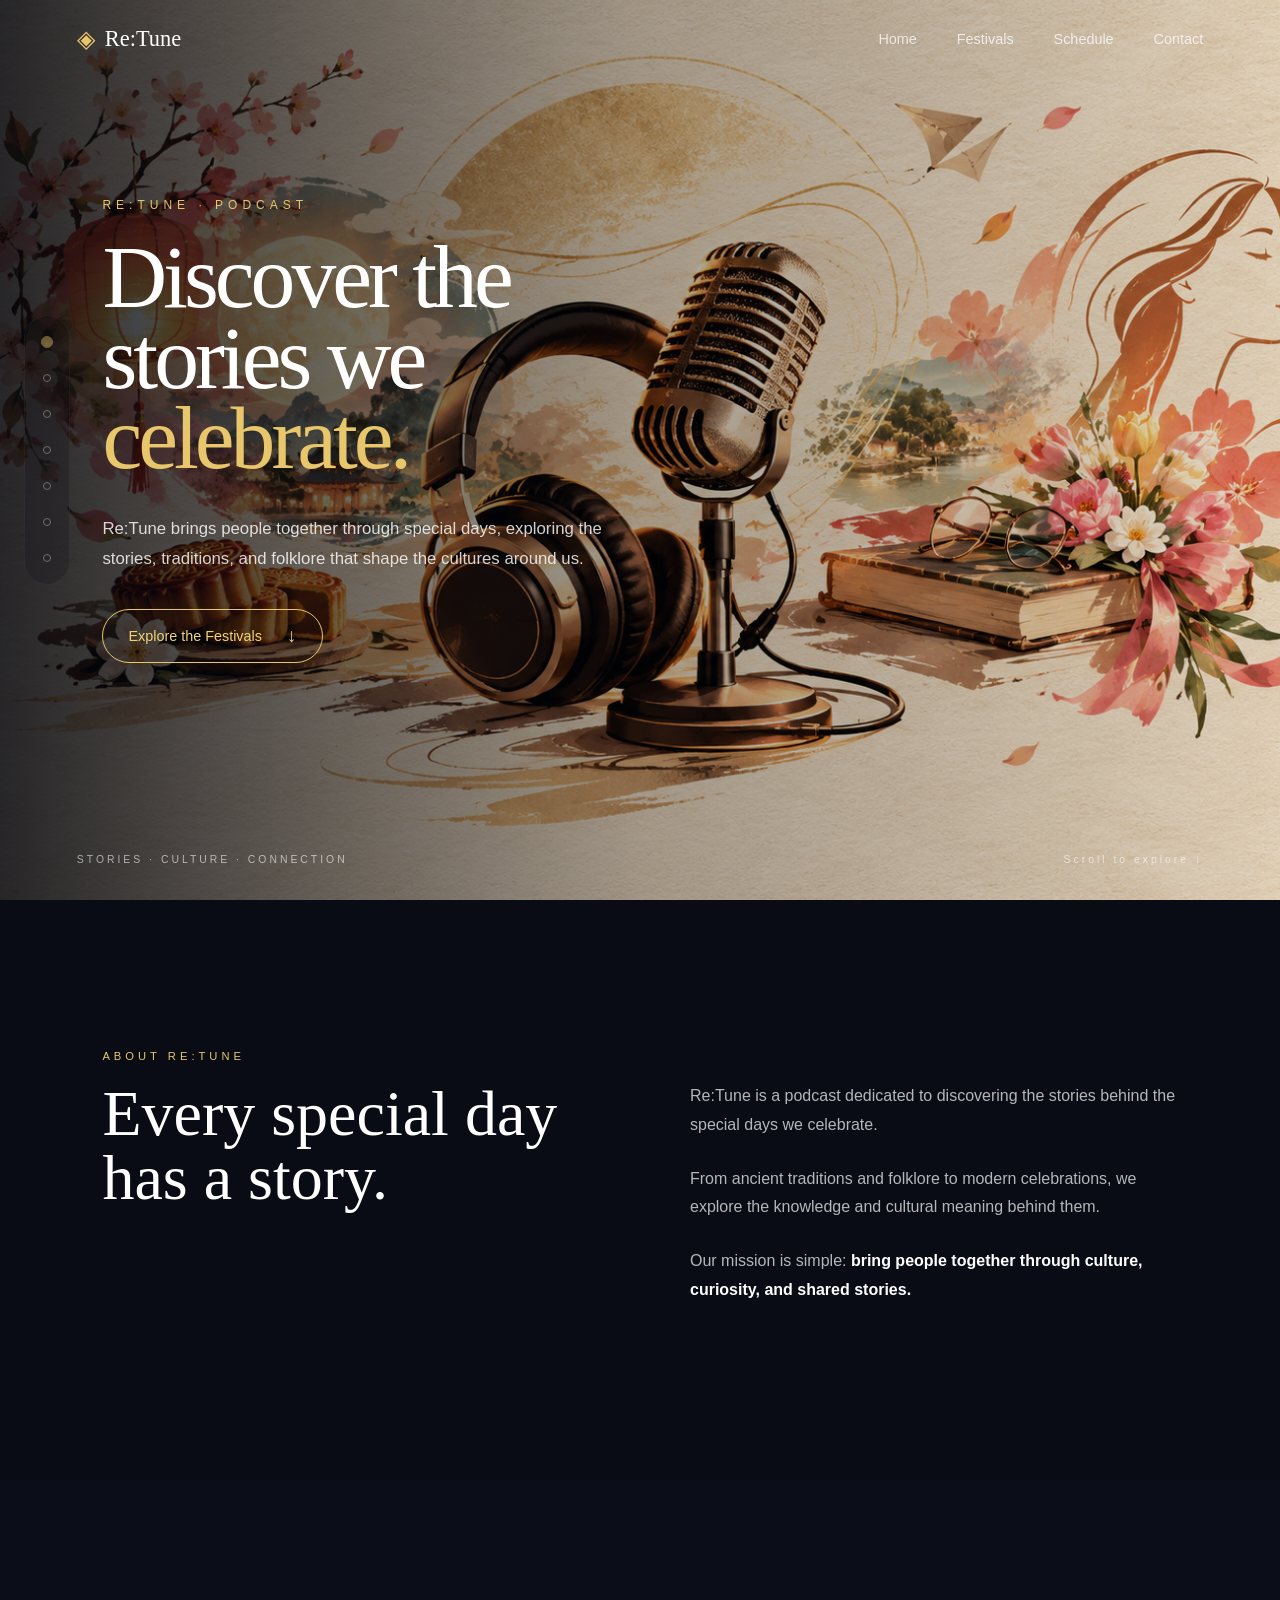
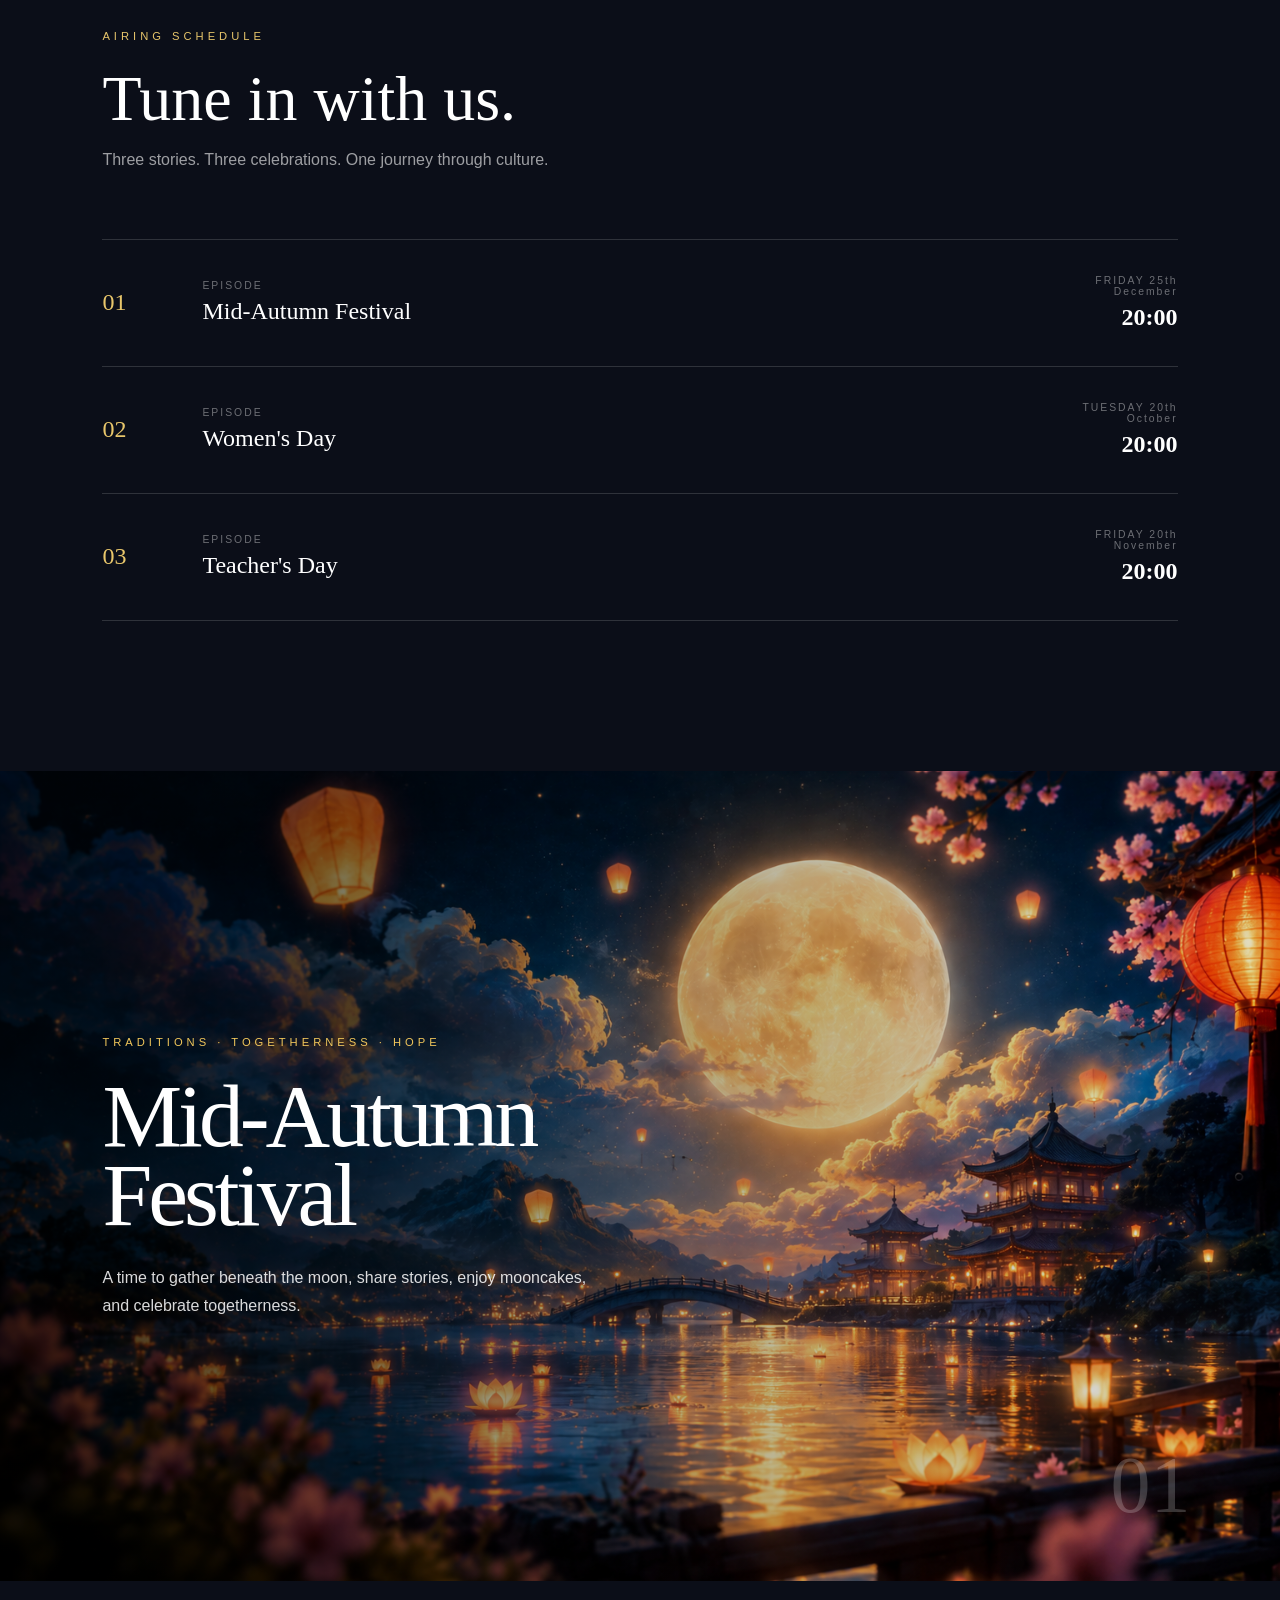
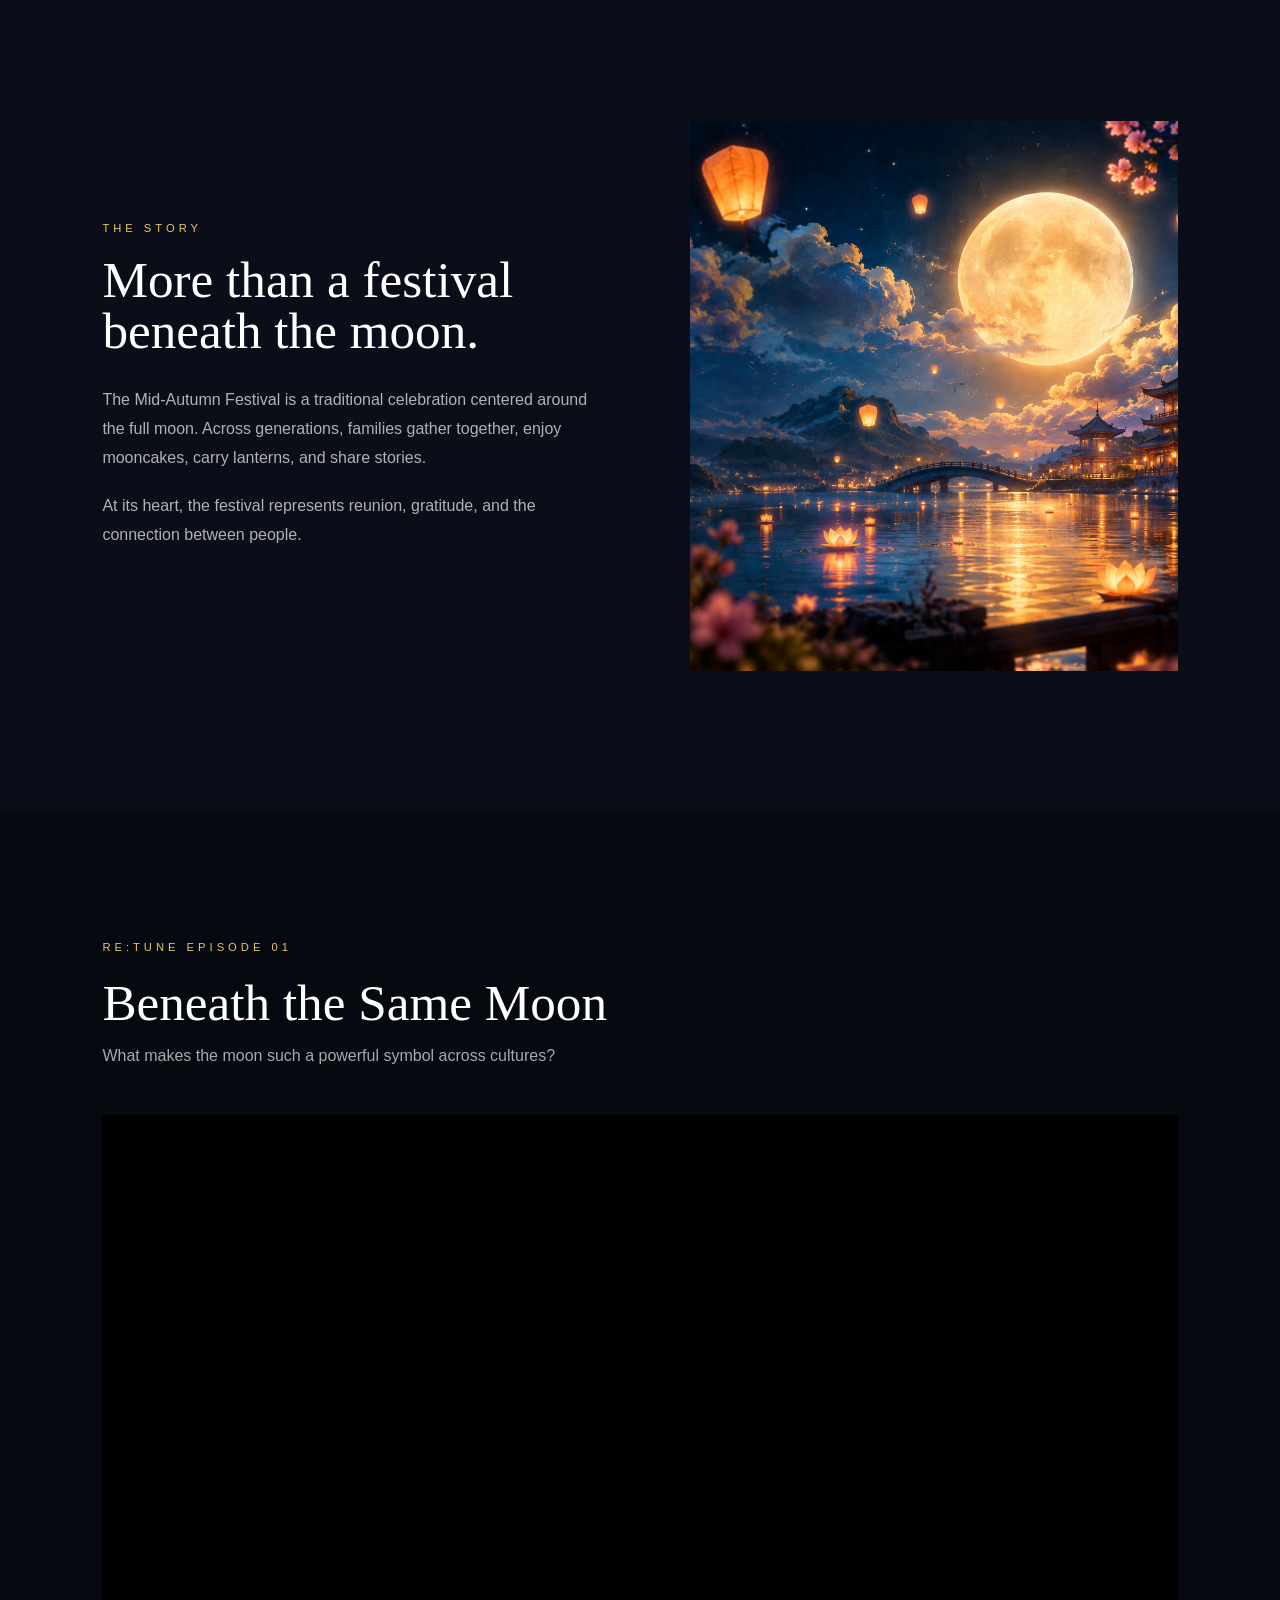
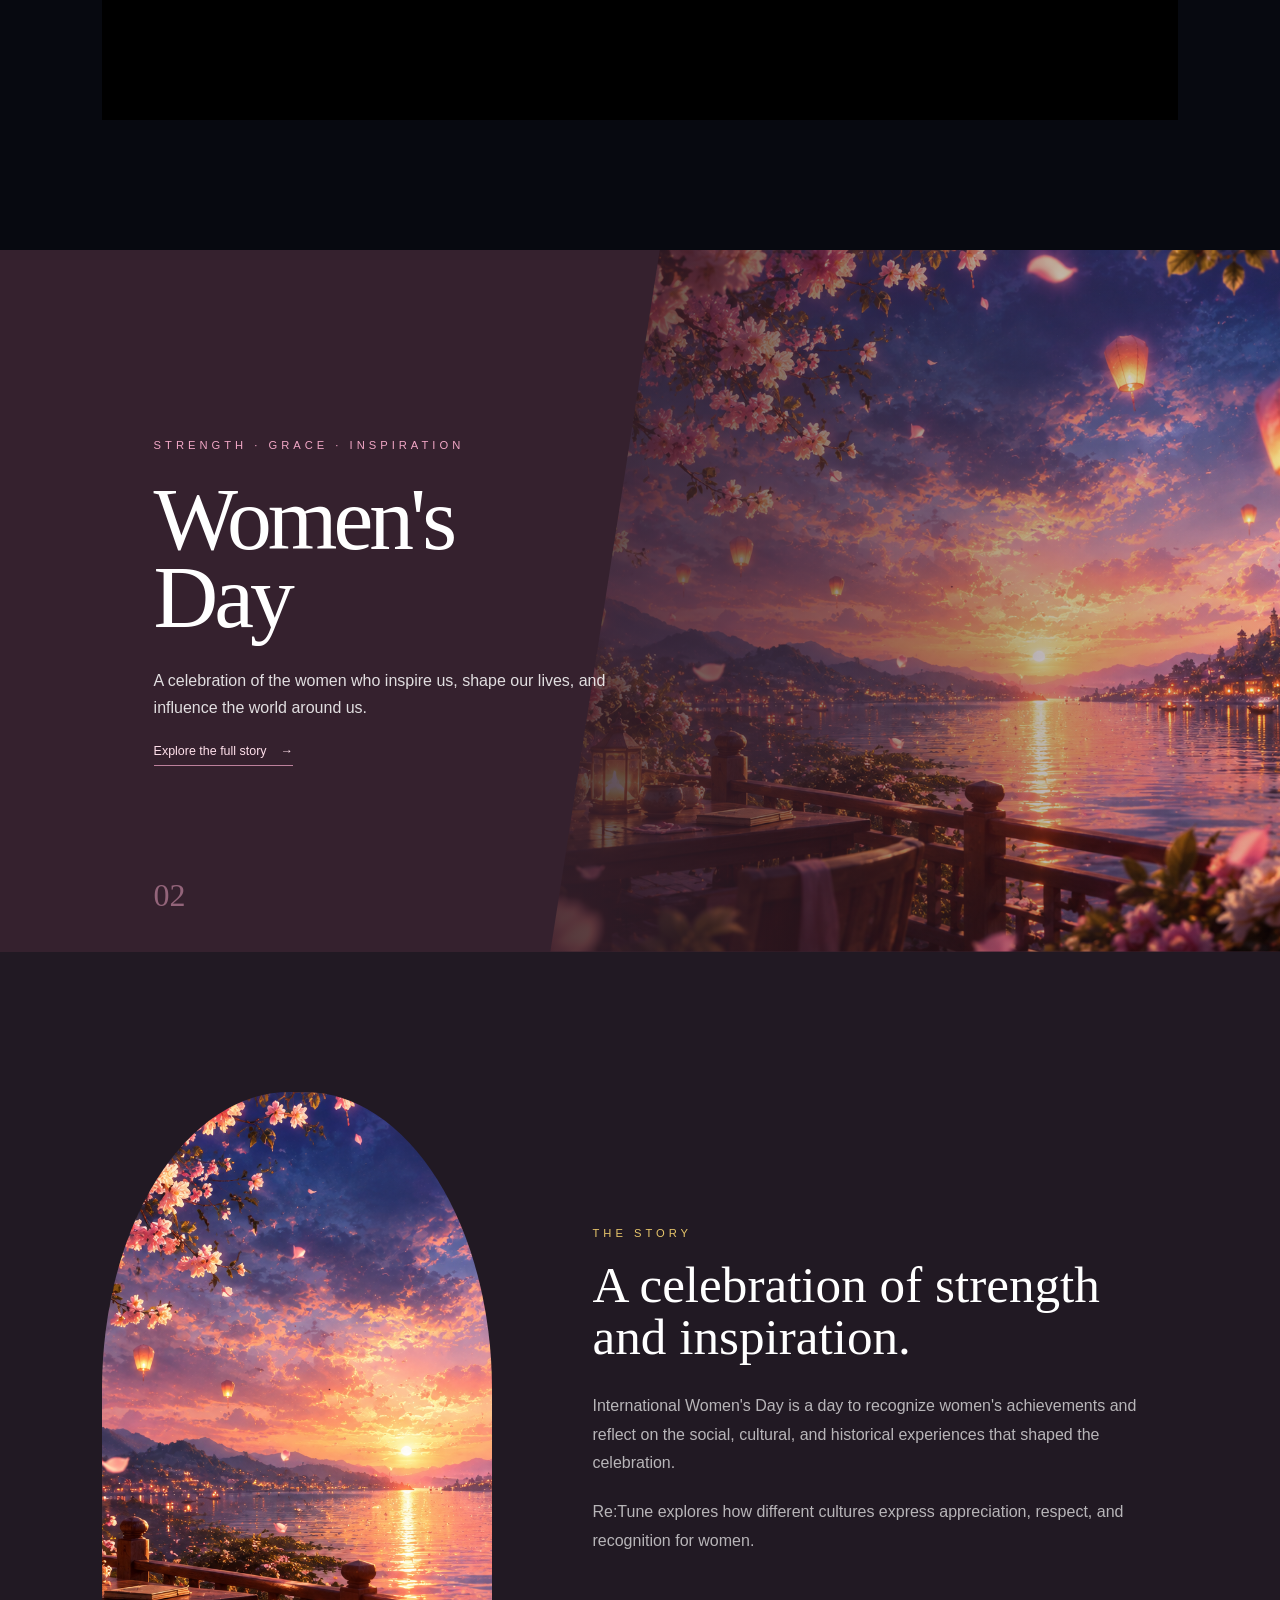
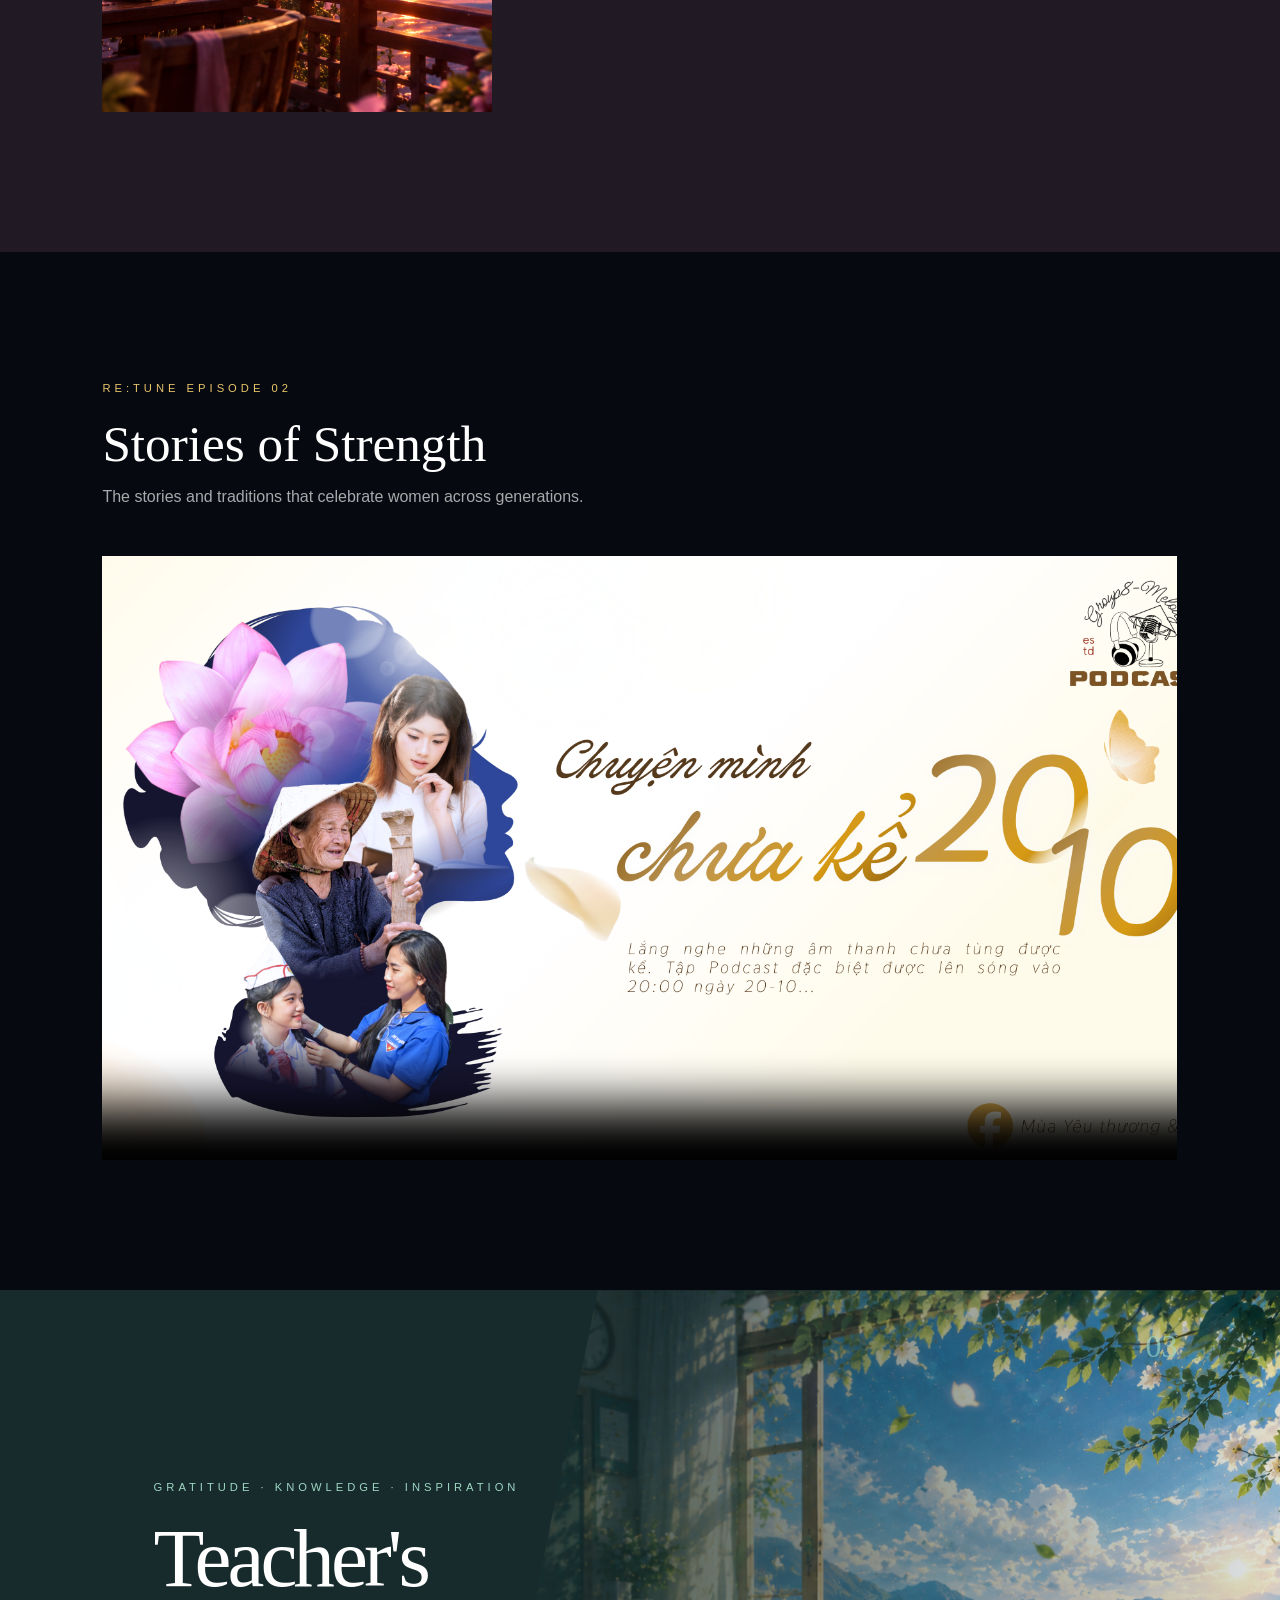
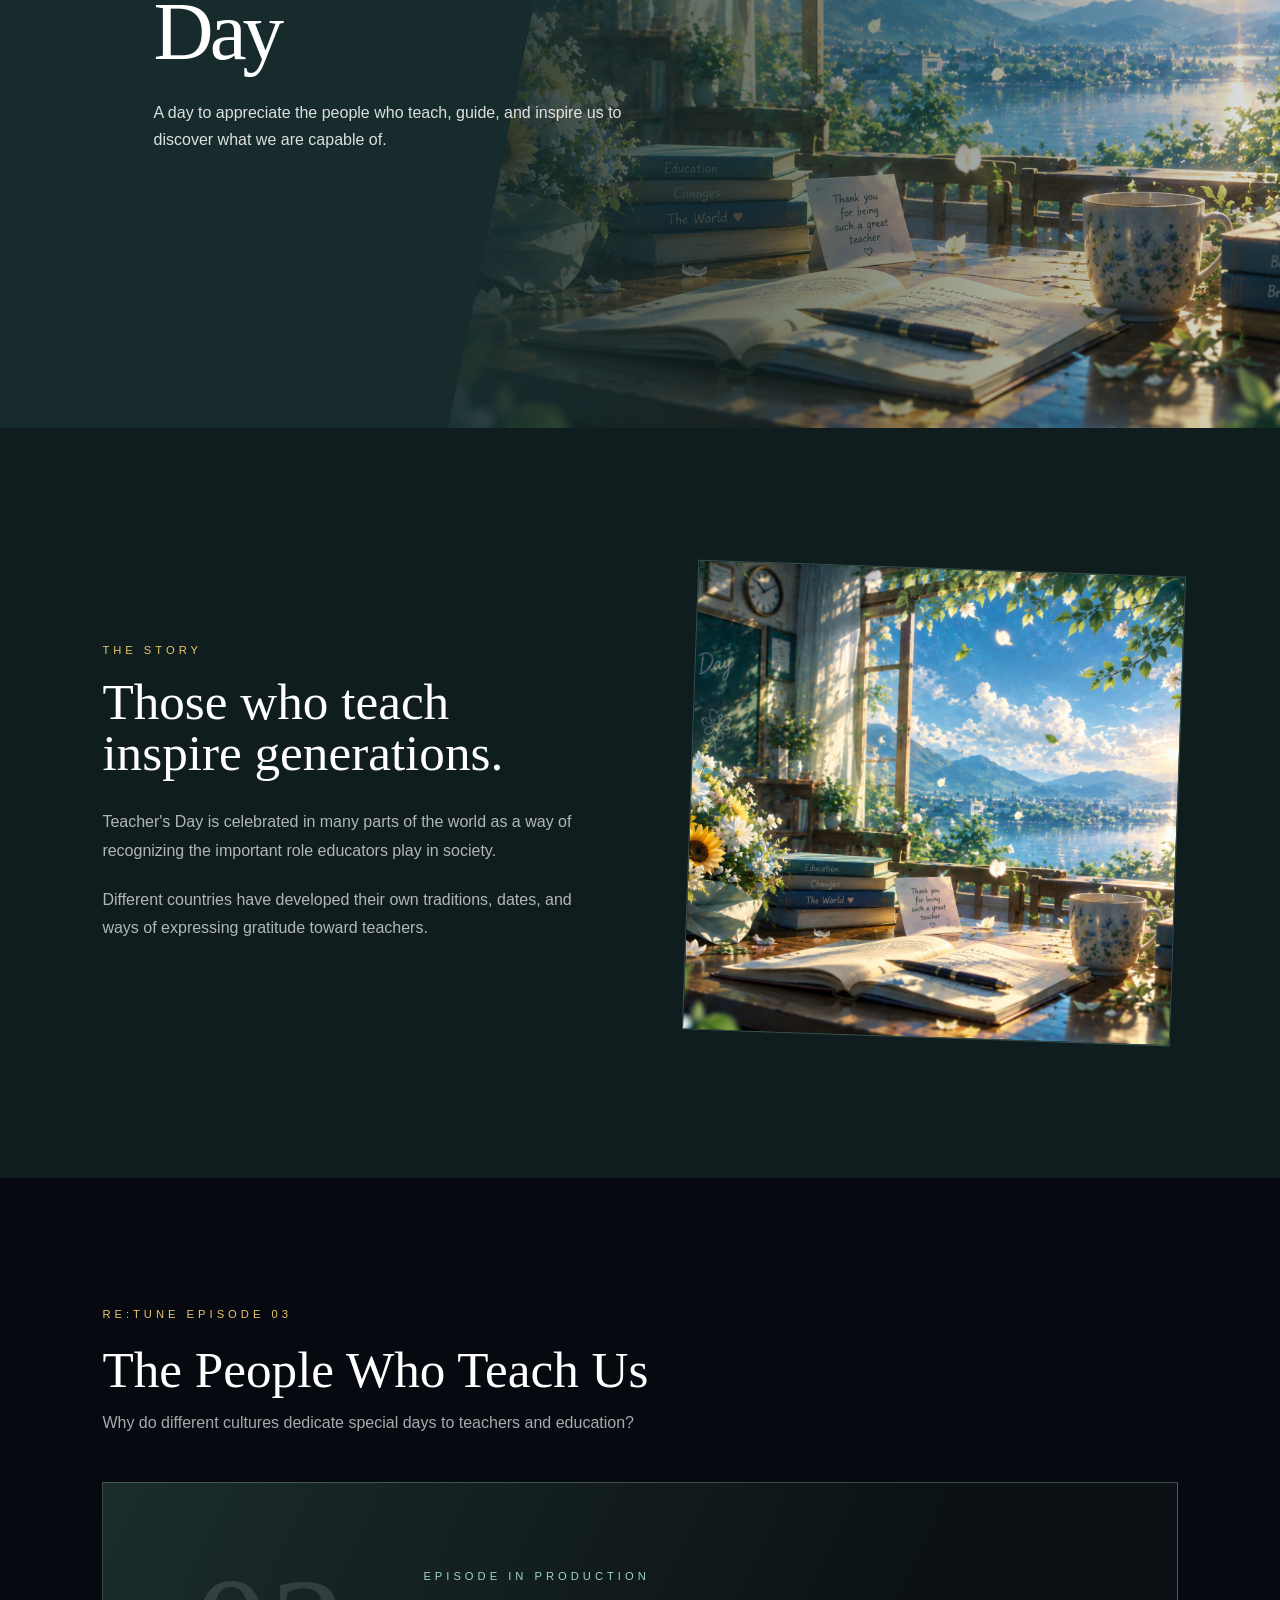
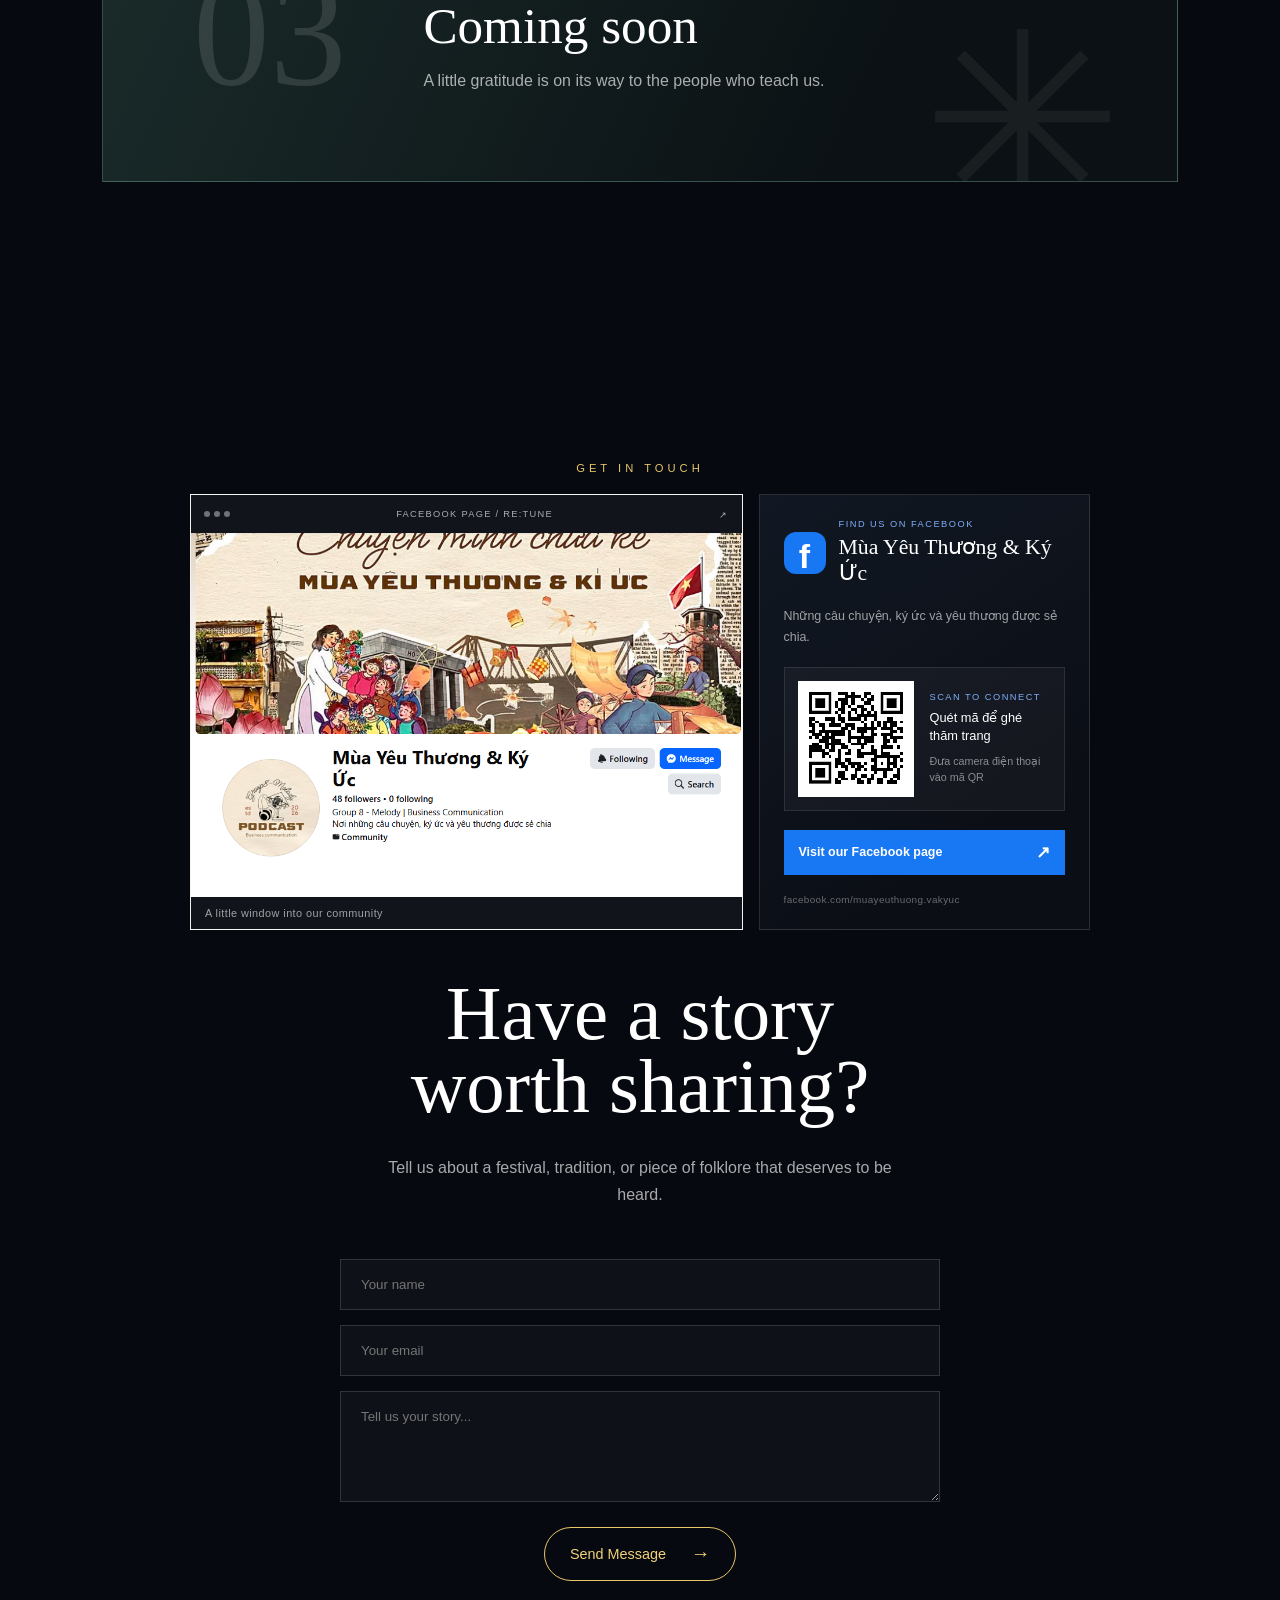
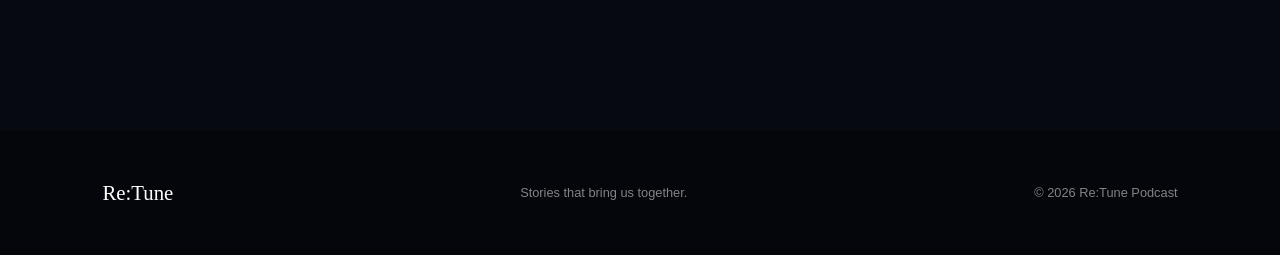
==== commit 489a2a42: "Teachers Day update" ====
--- a/index.html
+++ b/index.html
@@ -29,7 +29,7 @@
                 <summary>Festivals</summary>
                 <div class="festival-menu">
                     <a href="mid-autumn.html">Mid-Autumn Festival</a>
-                    <a href="#festival-womens-day">Women's Day</a>
+                    <a href="womens-day.html">Women's Day</a>
                     <a href="#festival-teachers-day">Teacher's Day</a>
                 </div>
             </details>
@@ -152,6 +152,67 @@
              FESTIVALS
              ========================================= -->
 
+        <!-- =========================================
+             AIRING SCHEDULE
+             ========================================= -->
+
+        <section class="schedule-section" id="schedule">
+
+            <div class="section-label">
+                AIRING SCHEDULE
+            </div>
+
+            <h2>
+                Tune in with us.
+            </h2>
+
+            <p class="schedule-intro">
+                Three stories. Three celebrations.
+                One journey through culture.
+            </p>
+
+            <div class="schedule-list">
+
+                <a class="schedule-item" href="#podcast-mid-autumn" aria-label="Go to the Mid-Autumn Festival podcast">
+                    <span class="schedule-number">01</span>
+                    <div>
+                        <small>EPISODE</small>
+                        <h3>Mid-Autumn Festival</h3>
+                    </div>
+                    <div class="schedule-date">
+                        <small>FRIDAY 25th December</small>
+                        <strong>20:00</strong>
+                    </div>
+                </a>
+
+                <a class="schedule-item" href="#podcast-womens-day" aria-label="Go to the Women's Day podcast">
+                    <span class="schedule-number">02</span>
+                    <div>
+                        <small>EPISODE</small>
+                        <h3>Women's Day</h3>
+                    </div>
+                    <div class="schedule-date">
+                        <small>TUESDAY 20th October</small>
+                        <strong>20:00</strong>
+                    </div>
+                </a>
+
+                <a class="schedule-item" href="#podcast-teachers-day" aria-label="Go to the Teacher's Day podcast">
+                    <span class="schedule-number">03</span>
+                    <div>
+                        <small>EPISODE</small>
+                        <h3>Teacher's Day</h3>
+                    </div>
+                    <div class="schedule-date">
+                        <small>FRIDAY 20th November</small>
+                        <strong>20:00</strong>
+                    </div>
+                </a>
+
+            </div>
+
+        </section>
+
         <section id="festivals" class="festivals-section">
 
 
@@ -258,7 +319,7 @@
 
                     <div class="video-container">
 
-                        <video controls poster="assets/mid-autumn-thumbnail.png">
+                        <video id="podcast-mid-autumn" controls poster="assets/mid-autumn-thumbnail.png">
 
                             <source
                                 src="assets/podcast-mid-autumn.mp4"
@@ -304,6 +365,10 @@
                             around us.
                         </p>
 
+                        <a class="festival-story-link" href="womens-day.html">
+                            Explore the full story <span aria-hidden="true">&#8594;</span>
+                        </a>
+
                     </div>
 
                     <div class="festival-number">
@@ -376,14 +441,19 @@
 
                     </div>
 
-                    <div class="coming-soon" role="status">
-                        <span class="coming-soon-number">02</span>
-                        <div class="coming-soon-copy">
-                            <span class="section-label">EPISODE IN PRODUCTION</span>
-                            <h4>Coming soon</h4>
-                            <p>Stories of strength, told in their own time.</p>
-                        </div>
-                        <span class="coming-soon-mark" aria-hidden="true">✳</span>
+                    <div class="video-container">
+
+                        <video id="podcast-womens-day" controls poster="assets/teachers-day-thumbnail.png">
+
+                            <source
+                                src="assets/podcast-teachers-day.mp4"
+                                type="video/mp4"
+                            >
+
+                            Your browser does not support video playback.
+
+                        </video>
+
                     </div>
 
                 </div>
@@ -490,7 +560,7 @@
 
                     </div>
 
-                    <div class="coming-soon" role="status">
+                    <div class="coming-soon" id="podcast-teachers-day" role="status">
                         <span class="coming-soon-number">03</span>
                         <div class="coming-soon-copy">
                             <span class="section-label">EPISODE IN PRODUCTION</span>
@@ -513,84 +583,6 @@
              AIRING SCHEDULE
              ========================================= -->
 
-        <section class="schedule-section" id="schedule">
-
-            <div class="section-label">
-                AIRING SCHEDULE
-            </div>
-
-            <h2>
-                Tune in with us.
-            </h2>
-
-            <p class="schedule-intro">
-                Three stories. Three celebrations.
-                One journey through culture.
-            </p>
-
-
-            <div class="schedule-list">
-
-                <div class="schedule-item">
-
-                    <span class="schedule-number">
-                        01
-                    </span>
-
-                    <div>
-                        <small>EPISODE</small>
-                        <h3>Mid-Autumn Festival</h3>
-                    </div>
-
-                    <div class="schedule-date">
-                        <small>FRIDAY 25th December</small>
-                        <strong>20:00</strong>
-                    </div>
-
-                </div>
-
-
-                <div class="schedule-item">
-
-                    <span class="schedule-number">
-                        02
-                    </span>
-
-                    <div>
-                        <small>EPISODE</small>
-                        <h3>Women's Day</h3>
-                    </div>
-
-                    <div class="schedule-date">
-                        <small>TUESDAY 20th October</small>
-                        <strong>20:00</strong>
-                    </div>
-
-                </div>
-
-
-                <div class="schedule-item">
-
-                    <span class="schedule-number">
-                        03
-                    </span>
-
-                    <div>
-                        <small>EPISODE</small>
-                        <h3>Teacher's Day</h3>
-                    </div>
-
-                    <div class="schedule-date">
-                        <small>FRIDAY 20th November</small>
-                        <strong>20:00</strong>
-                    </div>
-
-                </div>
-
-            </div>
-
-        </section>
-
 
         <!-- =========================================
              CONTACT
@@ -603,6 +595,47 @@
                 <span class="section-label">
                     GET IN TOUCH
                 </span>
+                    
+                <div class="facebook-showcase">
+                    <a class="facebook-preview" href="https://www.facebook.com/muayeuthuong.vakyuc/" target="_blank" rel="noopener noreferrer" aria-label="Open the Mùa Yêu Thương và Ký Ức Facebook page">
+                        <div class="facebook-preview-topline">
+                            <span><i></i><i></i><i></i></span>
+                            <span>FACEBOOK PAGE / RE:TUNE</span>
+                            <span aria-hidden="true">&#8599;</span>
+                        </div>
+                        <img src="assets/facebook.PNG" alt="Preview of the Mùa Yêu Thương & Ký Ức Facebook page" loading="lazy">
+                        <span class="facebook-preview-caption">A little window into our community</span>
+                    </a>
+
+                    <div class="facebook-connect">
+                        <div class="facebook-page-identity">
+                            <span class="facebook-brand-mark" aria-hidden="true">f</span>
+                            <div>
+                                <span class="facebook-kicker">FIND US ON FACEBOOK</span>
+                                <h3>Mùa Yêu Thương &amp; Ký Ức</h3>
+                            </div>
+                        </div>
+
+                        <p class="facebook-description">Những câu chuyện, ký ức và yêu thương được sẻ chia.</p>
+
+                        <div class="facebook-qr-block">
+                            <div class="facebook-qr-frame">
+                                <img src="assets/QR-code.png" alt="QR code for the Facebook page" loading="lazy">
+                            </div>
+                            <div class="facebook-qr-copy">
+                                <span class="facebook-kicker">SCAN TO CONNECT</span>
+                                <strong>Quét mã để ghé thăm trang</strong>
+                                <span>Đưa camera điện thoại vào mã QR</span>
+                            </div>
+                        </div>
+
+                        <a class="facebook-visit" href="https://www.facebook.com/muayeuthuong.vakyuc/" target="_blank" rel="noopener noreferrer">
+                            Visit our Facebook page <span aria-hidden="true">&#8599;</span>
+                        </a>
+                        <span class="facebook-url">facebook.com/muayeuthuong.vakyuc</span>
+                    </div>
+                </div>
+
 
                 <h2>
                     Have a story<br>
--- a/style.css
+++ b/style.css
@@ -317,7 +317,7 @@
     inset: 0;
 
     background-image:
-        url("assets/podcast.png");
+        url("assets/Podcast.png");
 
     background-size: cover;
 
@@ -627,6 +627,29 @@
     line-height: 1.7;
 }
 
+.festival-story-link {
+    display: inline-flex;
+    align-items: center;
+    gap: 14px;
+    max-width: 100%;
+    margin-top: 22px;
+    padding-bottom: 7px;
+    border-bottom: 1px solid rgba(255,255,255,0.58);
+    color: white;
+    font-size: 0.78rem;
+    text-decoration: none;
+    transition: gap 0.2s ease;
+}
+
+.festival-story-link:hover {
+    gap: 21px;
+}
+
+.festival--womens-day .festival-story-link {
+    border-color: rgba(242,167,198,0.72);
+    color: #ffe0eb;
+}
+
 .festival-number {
     position: absolute;
 
@@ -731,6 +754,12 @@
     background: #070910;
 }
 
+#podcast-mid-autumn,
+#podcast-womens-day,
+#podcast-teachers-day {
+    scroll-margin-top: 100px;
+}
+
 .podcast-heading {
     margin-bottom: 50px;
 }
@@ -805,10 +834,19 @@
     border-bottom: 1px solid rgba(255,255,255,0.15);
 
     transition: 0.3s;
+
+    color: inherit;
+
+    text-decoration: none;
 }
 
 .schedule-item:hover {
     padding-left: 15px;
+}
+
+.schedule-item:focus-visible {
+    outline: 2px solid #e8c66b;
+    outline-offset: 4px;
 }
 
 .schedule-number {
@@ -880,6 +918,214 @@
     color: rgba(255,255,255,0.65);
 
     line-height: 1.7;
+}
+
+.facebook-showcase {
+    display: grid;
+    grid-template-columns: minmax(0, 1.25fr) minmax(300px, 0.75fr);
+    gap: 16px;
+    margin: 0 auto 48px;
+    text-align: left;
+}
+
+.facebook-preview {
+    position: relative;
+    display: flex;
+    min-width: 0;
+    flex-direction: column;
+    overflow: hidden;
+    border: 1px solid rgba(255,255,255,0.12);
+    background: #f4f2ef;
+    color: white;
+    text-decoration: none;
+    transition: border-color 0.25s ease, transform 0.25s ease, box-shadow 0.25s ease;
+}
+
+.facebook-preview:hover {
+    transform: translateY(-4px);
+    border-color: #1877f2;
+    box-shadow: 0 18px 44px rgba(0,0,0,0.28);
+}
+
+.facebook-preview:focus-visible,
+.facebook-visit:focus-visible {
+    outline: 2px solid #1877f2;
+    outline-offset: 4px;
+}
+
+.facebook-preview-topline {
+    display: flex;
+    height: 38px;
+    flex: 0 0 auto;
+    align-items: center;
+    justify-content: space-between;
+    padding: 0 13px;
+    background: #11141b;
+    color: rgba(255,255,255,0.65);
+    font-size: 0.58rem;
+    letter-spacing: 0.14em;
+}
+
+.facebook-preview-topline > span:first-child {
+    display: flex;
+    gap: 4px;
+}
+
+.facebook-preview-topline i {
+    width: 6px;
+    aspect-ratio: 1;
+    border-radius: 50%;
+    background: rgba(255,255,255,0.4);
+}
+
+.facebook-preview img {
+    display: block;
+    width: 100%;
+    height: auto;
+    transition: transform 0.7s cubic-bezier(0.2,0.7,0.2,1);
+}
+
+.facebook-preview:hover img {
+    transform: scale(1);
+}
+
+.facebook-preview-caption {
+    display: block;
+    padding: 10px 14px;
+    background: #11141b;
+    color: rgba(255,255,255,0.6);
+    font-size: 0.68rem;
+    letter-spacing: 0.04em;
+}
+
+.facebook-connect {
+    display: flex;
+    min-width: 0;
+    flex-direction: column;
+    justify-content: space-between;
+    gap: 18px;
+    padding: 24px;
+    border: 1px solid rgba(255,255,255,0.12);
+    background: linear-gradient(145deg, #111823, #0b0e15 78%);
+    text-align: left;
+}
+
+.facebook-page-identity {
+    display: flex;
+    align-items: center;
+    gap: 13px;
+}
+
+.facebook-brand-mark {
+    display: grid;
+    width: 42px;
+    aspect-ratio: 1;
+    flex: 0 0 auto;
+    place-items: center;
+    border-radius: 12px;
+    background: #1877f2;
+    color: white;
+    font-family: Arial, Helvetica, sans-serif;
+    font-size: 34px;
+    font-weight: 700;
+    line-height: 1;
+    padding-top: 6px;
+}
+
+.facebook-kicker {
+    display: block;
+    margin-bottom: 5px;
+    color: #7daef8;
+    font-size: 0.58rem;
+    letter-spacing: 0.16em;
+}
+
+.facebook-page-identity h3 {
+    margin: 0;
+    color: #fff;
+    font-family: Georgia, "Times New Roman", serif;
+    font-size: clamp(1.05rem, 1.7vw, 1.4rem);
+    font-weight: normal;
+    line-height: 1.2;
+}
+
+.facebook-description {
+    margin: 0;
+    color: rgba(255,255,255,0.6);
+    font-size: 0.78rem;
+    line-height: 1.65;
+}
+
+.facebook-qr-block {
+    display: grid;
+    grid-template-columns: 116px minmax(0, 1fr);
+    align-items: center;
+    gap: 16px;
+    padding: 13px;
+    border: 1px solid rgba(255,255,255,0.1);
+    background: rgba(255,255,255,0.035);
+}
+
+.facebook-qr-frame {
+    padding: 6px;
+    background: white;
+}
+
+.facebook-qr-frame img {
+    display: block;
+    width: 100%;
+    aspect-ratio: 1;
+    image-rendering: pixelated;
+}
+
+.facebook-qr-copy strong,
+.facebook-qr-copy > span:last-child {
+    display: block;
+}
+
+.facebook-qr-copy strong {
+    margin: 7px 0;
+    color: #fff;
+    font-size: 0.8rem;
+    font-weight: 500;
+    line-height: 1.45;
+}
+
+.facebook-qr-copy > span:last-child {
+    color: rgba(255,255,255,0.5);
+    font-size: 0.67rem;
+    line-height: 1.5;
+}
+
+.facebook-visit {
+    display: flex;
+    min-height: 45px;
+    align-items: center;
+    justify-content: space-between;
+    gap: 12px;
+    padding: 0 15px;
+    background: #1877f2;
+    color: white;
+    font-size: 0.78rem;
+    font-weight: 600;
+    text-decoration: none;
+    transition: background 0.2s ease, box-shadow 0.2s ease;
+}
+
+.facebook-visit:hover {
+    background: #3389ff;
+    box-shadow: 0 8px 22px rgba(24,119,242,0.28);
+}
+
+.facebook-visit span {
+    font-size: 1.05rem;
+}
+
+.facebook-url {
+    color: rgba(255,255,255,0.38);
+    font-size: 0.62rem;
+    letter-spacing: 0.04em;
+    overflow-wrap: anywhere;
 }
 
 .contact-form {
@@ -1123,6 +1369,22 @@
         gap: 15px;
     }
 
+    .facebook-showcase {
+        grid-template-columns: 1fr;
+        max-width: 420px;
+    }
+
+    .facebook-connect {
+        gap: 16px;
+        padding: 19px;
+    }
+
+    .facebook-qr-block {
+        grid-template-columns: 96px minmax(0, 1fr);
+        gap: 12px;
+        padding: 10px;
+    }
+
     .schedule-date {
         grid-column: 2;
 
